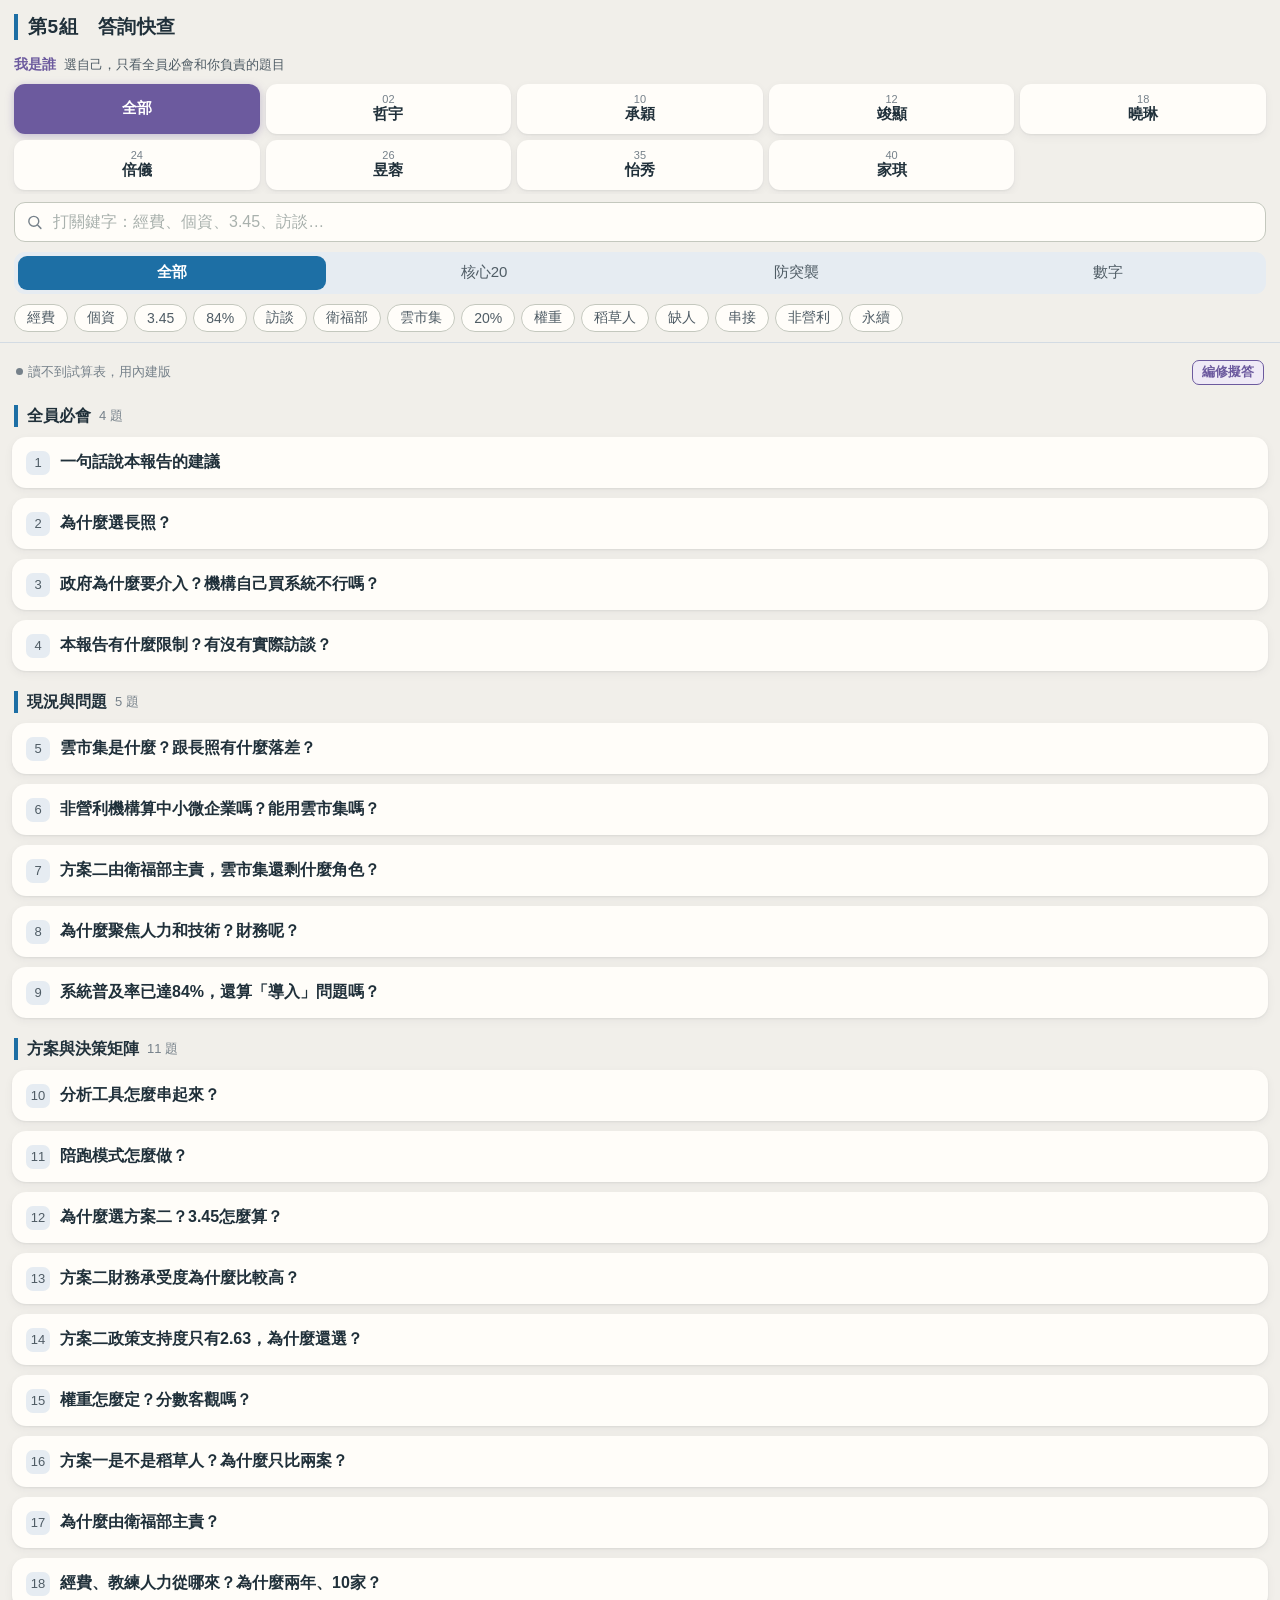
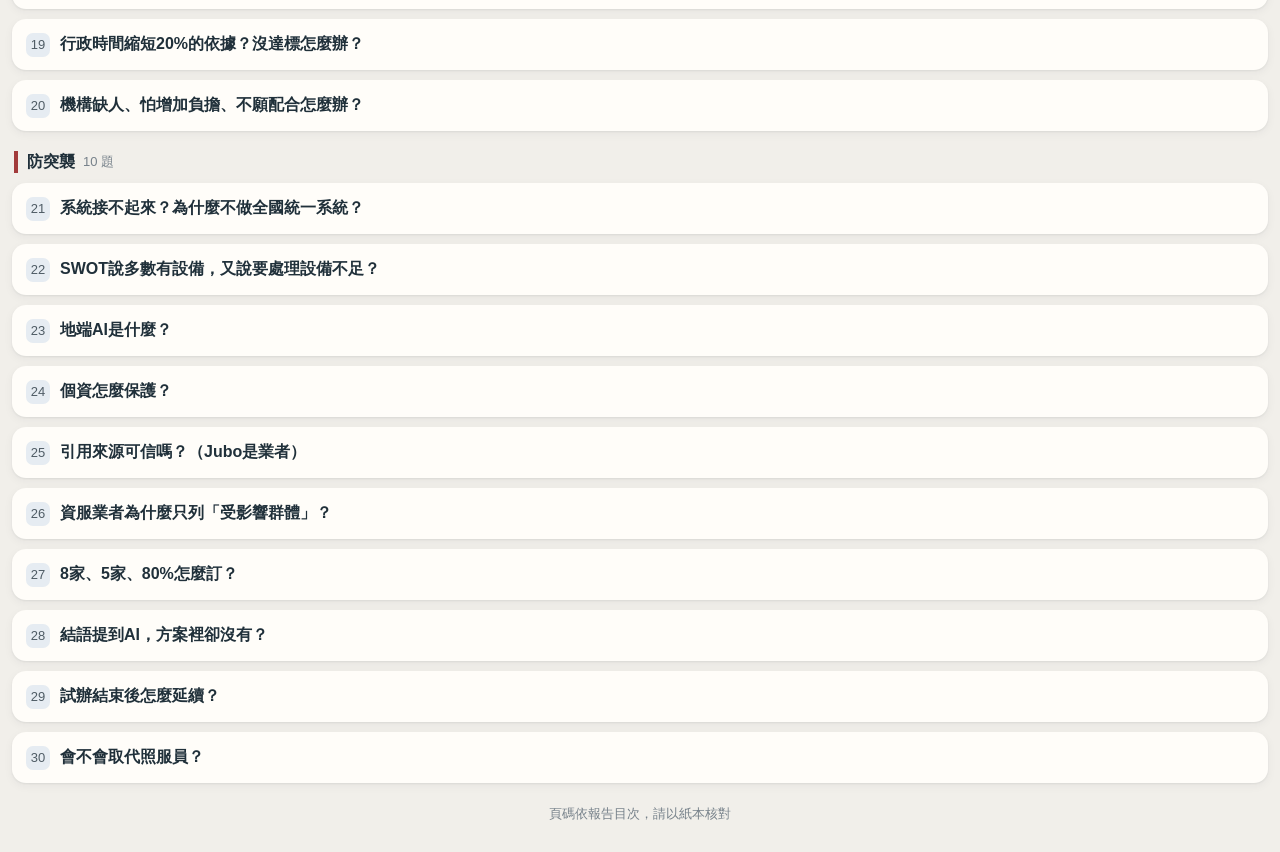
==== g5qa/index.html @ 8d4dd88b "g5qa：改用 gviz 讀取試算表 Co-Authored-By: Claude Opus 5.5 <noreply@anthropic.com> Claude-Session: https://c" ====
<!DOCTYPE html>
<html lang="zh-Hant">
<head>
<meta charset="utf-8">
<meta name="viewport" content="width=device-width, initial-scale=1, viewport-fit=cover">
<meta name="robots" content="noindex,nofollow">
<title>第5組 專題研討答詢快查</title>
<style>
:root{
  --ink:#20303a; --ink-soft:#4f5c65; --ink2:#45525b; --faint:#76818a;
  --paper:#f1efea; --card:#fffdf9; --line:#c4c8be; --line2:#d3dbe3; --sep:#efefea;
  --pri:#1d6fa5; --pri-soft:#e7eff6; --pri-line:#9fb9d0;
  --slate:#4d6a85; --slate-soft:#e9eef2; --slate-line:#b5c3d1;
  --navy:#2c4677; --navy-soft:#e8ecf4;
  --seal:#a23b3b; --seal-soft:#f6e9e7;
  --violet:#6c5a9e; --violet-soft:#efeaf6;
  --board:#e6ecf2; --zebra:#f4f7fa;
  --lift:0 1px 2px rgba(32,48,58,.07),0 3px 10px rgba(32,48,58,.05);
  --r-sm:7px; --r:11px; --r-lg:14px;
  --cn:"Microsoft JhengHei","PingFang TC","Noto Sans TC","Heiti TC",sans-serif;
}
*{box-sizing:border-box;-webkit-tap-highlight-color:transparent}
html,body{margin:0;background:var(--paper);color:var(--ink);font-family:var(--cn);font-size:16px;line-height:1.55;font-variant-numeric:tabular-nums}
.top{padding:calc(env(safe-area-inset-top) + 14px) 14px 4px}
header{position:sticky;top:0;z-index:5;background:var(--paper);padding:8px 14px 10px;box-shadow:0 1px 0 var(--line2)}
.who-h{display:flex;align-items:baseline;gap:8px;margin:14px 0 8px;font-size:14px;font-weight:700;color:var(--violet)}
.who-h small{font-size:13px;font-weight:400;color:var(--ink-soft)}
.people{display:grid;grid-template-columns:repeat(5,minmax(0,1fr));gap:6px}
.people button{display:flex;flex-direction:column;align-items:center;justify-content:center;gap:0;height:50px;border:1px solid transparent;border-radius:var(--r);background:var(--card);box-shadow:var(--lift);font-family:var(--cn);font-size:15px;font-weight:700;color:var(--ink);padding:0}
.people button i{font-style:normal;font-size:11px;font-weight:400;color:var(--faint);line-height:1.1}
.people button.on{background:var(--violet);color:#fff;box-shadow:0 2px 8px rgba(108,90,158,.35)}
.people button.on i{color:rgba(255,255,255,.8)}
.title{display:flex;justify-content:space-between;align-items:center;gap:8px}
h1{font-size:19px;margin:0;font-weight:700;letter-spacing:.5px;padding-left:10px;border-left:4px solid var(--pri);line-height:26px}
.who-btn{display:flex;align-items:center;gap:4px;height:34px;border:1px solid var(--violet);background:var(--violet-soft);color:var(--violet);border-radius:var(--r);padding:0 12px;font-size:15px;font-family:var(--cn)}
.who-btn b{font-weight:700}
.search{position:relative}
.search svg{position:absolute;left:12px;top:50%;transform:translateY(-50%);width:17px;height:17px;color:var(--faint)}
.search input{width:100%;font-family:var(--cn);font-size:16px;color:var(--ink);padding:10px 38px 10px 38px;border:1px solid var(--line);border-radius:var(--r);background:var(--card);outline:none;-webkit-appearance:none}
.search input::placeholder{color:#a9b1ad}
.search input:focus{border-color:var(--pri)}
.search input::-webkit-search-cancel-button{display:none}
.clear{position:absolute;right:4px;top:50%;transform:translateY(-50%);border:0;background:none;font-size:22px;line-height:1;color:var(--faint);padding:4px 10px;display:none}
.tabs{display:grid;grid-template-columns:repeat(4,minmax(0,1fr));gap:4px;margin-top:10px;padding:4px;background:var(--board);border-radius:var(--r)}
.tabs button{height:34px;border:0;border-radius:9px;background:transparent;font-family:var(--cn);font-size:15px;color:var(--ink-soft)}
.tabs button.on{background:var(--pri);color:#fff;font-weight:700}
.chips{display:flex;gap:6px;overflow-x:auto;padding:10px 0 0;scrollbar-width:none}
.chips::-webkit-scrollbar{display:none}
.chip{flex:none;border:1px solid var(--line);background:var(--card);color:var(--ink-soft);border-radius:999px;padding:4px 12px;font-size:14px;font-family:var(--cn)}
.chip.on{background:var(--pri-soft);border-color:var(--pri);color:var(--pri);font-weight:700}
main{padding:6px 12px calc(env(safe-area-inset-bottom) + 28px)}
.sec{display:flex;align-items:center;gap:8px;font-size:16px;font-weight:700;color:var(--ink);margin:20px 2px 10px;padding-left:9px;border-left:4px solid var(--pri);line-height:22px}
.sec.amb{border-left-color:var(--seal)}
.sec small{font-size:13px;font-weight:400;color:var(--faint)}
.card{position:relative;background:var(--card);border-radius:var(--r-lg);box-shadow:var(--lift);margin-bottom:10px;overflow:hidden}
.card.main::before,.card.help::before{content:"";position:absolute;left:0;top:0;bottom:0;width:4px;background:var(--pri)}
.card.help::before{background:var(--slate-line)}
.q{display:flex;gap:10px;align-items:flex-start;padding:13px 14px;width:100%;text-align:left;border:0;background:none;font:inherit;color:inherit}
.q .n{flex:none;width:24px;height:24px;border-radius:7px;background:var(--board);color:var(--ink-soft);font-size:13px;display:flex;align-items:center;justify-content:center;margin-top:1px}
.card.open .q .n{background:var(--pri);color:#fff}
.q .t{flex:1;font-weight:700;font-size:16px;line-height:1.5}
.role{flex:none;font-size:12px;border-radius:6px;padding:1px 7px;margin-top:2px;border:1px solid}
.role.main{background:var(--pri-soft);color:var(--pri);border-color:var(--pri-line)}
.role.help{background:var(--slate-soft);color:var(--slate);border-color:var(--slate-line)}
.a{display:none;padding:0 14px 14px 48px}
.card.open .a{display:block}
.key{font-size:16px;font-weight:400;line-height:1.7;color:var(--ink);margin:0 0 8px;padding:9px 11px;background:var(--pri-soft);border-radius:var(--r-sm);border-left:3px solid var(--pri)}
.a ul{margin:0;padding-left:18px;color:var(--ink2)}
.a li{margin:4px 0;font-size:15px}
.a li::marker{color:var(--pri-line)}
.meta{display:flex;flex-wrap:wrap;gap:6px 10px;margin-top:10px;padding-top:9px;border-top:1px solid var(--sep);align-items:center}
.pg{font-size:13px;font-weight:700;background:var(--navy-soft);color:var(--navy);border-radius:6px;padding:2px 8px}
.ow{font-size:12.5px;color:var(--faint)}
mark{background:#fff0b3;color:inherit;padding:0 1px;border-radius:2px}
.tbl{background:var(--card);border-radius:var(--r-lg);box-shadow:var(--lift);overflow:hidden}
table{width:100%;border-collapse:collapse}
tr:nth-child(even){background:var(--zebra)}
td{padding:10px 12px;vertical-align:top;font-size:15px;color:var(--ink2)}
td.num{font-weight:700;color:var(--pri);white-space:nowrap;width:1%;font-size:16px}
td.p{white-space:nowrap;width:1%}
td.p span{font-size:12.5px;font-weight:700;background:var(--navy-soft);color:var(--navy);border-radius:6px;padding:1px 7px}
.formula{background:var(--card);border-radius:var(--r-lg);box-shadow:var(--lift);padding:12px 14px;font-size:14.5px;color:var(--ink2);line-height:1.7}
.formula b{color:var(--pri);font-size:16px}
.formula div+div{margin-top:6px;padding-top:6px;border-top:1px solid var(--sep)}
.empty{color:var(--faint);text-align:center;padding:40px 0}
.legend{display:flex;gap:14px;font-size:13px;color:var(--faint);margin:12px 4px 0}
.legend i{display:inline-block;width:4px;height:13px;border-radius:2px;margin-right:6px;vertical-align:-2px}
.sheet{position:fixed;inset:0;z-index:10;background:rgba(32,48,58,.38);display:none;align-items:flex-end}
.sheet.show{display:flex}
.panel{background:var(--paper);width:100%;border-radius:18px 18px 0 0;padding:18px 14px calc(env(safe-area-inset-bottom) + 18px)}
.panel h2{font-size:17px;margin:0 0 4px;padding-left:9px;border-left:4px solid var(--violet);line-height:22px}
.panel p{margin:6px 0 12px;font-size:13.5px;color:var(--ink-soft)}
.grid{display:grid;grid-template-columns:1fr 1fr;gap:8px}
.grid button{border:1px solid transparent;background:var(--card);box-shadow:var(--lift);border-radius:var(--r);padding:10px 6px;font-size:15px;font-family:var(--cn);color:var(--ink);text-align:center}
.grid button small{display:block;font-size:12px;color:var(--faint);margin-top:1px}
.grid button.on{border-color:var(--violet);background:var(--violet-soft);color:var(--violet);font-weight:700}
.foot{font-size:12.5px;color:var(--faint);text-align:center;margin:22px 0 0}
.hl{color:var(--pri);font-weight:700}
.key .hl{color:#155a88}
.sync{display:flex;justify-content:space-between;align-items:center;gap:8px;margin:12px 4px 0;font-size:12.5px;color:var(--faint)}
.sync a{color:var(--violet);text-decoration:none;font-weight:700;border:1px solid var(--violet);background:var(--violet-soft);border-radius:var(--r-sm);padding:2px 9px}
.sync .dot{display:inline-block;width:7px;height:7px;border-radius:50%;background:var(--pri);margin-right:5px;vertical-align:1px}
.sync .dot.off{background:var(--faint)}
</style>
</head>
<body>
<div class="top">
  <h1>第5組　答詢快查</h1>
  <div class="who-h">我是誰<small id="whoHint">選自己，只看全員必會和你負責的題目</small></div>
  <div class="people" id="people"></div>
</div>
<header>
  <div class="search">
    <svg viewBox="0 0 24 24" fill="none" stroke="currentColor" stroke-width="2" stroke-linecap="round" stroke-linejoin="round" aria-hidden="true"><circle cx="11" cy="11" r="7"/><path d="M21 21l-4.3-4.3"/></svg>
    <input id="q" type="search" placeholder="打關鍵字：經費、個資、3.45、訪談…" autocomplete="off">
    <button class="clear" id="clr" aria-label="清除">×</button>
  </div>
  <div class="tabs" id="nav"><button data-v="all" class="on">全部</button><button data-v="core">核心20</button><button data-v="ambush">防突襲</button><button data-v="nums">數字</button></div>
  <div class="chips" id="chips"></div>
</header>

<main id="main"></main>



<script>
// ---- config ----
const SHEET_ID = "1GBoehjMgbGZ2gm86rkYUp2pB2NYx9Eikt4s2AvrRNRY";           // Google Sheet id; empty = embedded data only
const EDIT_URL = SHEET_ID ? "https://docs.google.com/spreadsheets/d/"+SHEET_ID+"/edit" : "";
const CSV_URLS = SHEET_ID ? ["https://docs.google.com/spreadsheets/d/"+SHEET_ID+"/gviz/tq?tqx=out:csv&headers=1","https://docs.google.com/spreadsheets/d/"+SHEET_ID+"/export?format=csv"] : [];
const EMBED = [{"編號": "1", "分類": "全員必會", "題目": "一句話說本報告的建議", "關鍵答": "長照機構**不缺數位工具，缺的是讓工具真正用起來的人**，所以我們提出**轉型教練陪跑模式**，用專業陪伴補上導入過程的缺口。", "要點1": "", "要點2": "", "要點3": "", "頁碼": "摘要・p.15", "主答": "全員", "協答": "", "搜尋關鍵字": "結論 總結 一句話 核心 建議 重點 困難"}, {"編號": "2", "分類": "全員必會", "題目": "為什麼選長照？", "關鍵答": "長照需求預估**突破90萬人**、機構**逾4,000家**，照服員卻還要兼做**紙本紀錄、核銷、排班**，是最需要用數位減輕行政負擔的產業。", "要點1": "長照3.0把「**導入智慧照顧，善用科技輔具**」列為八大面向之一（p.1）", "要點2": "中小型長照機構跟中小微企業一樣**缺資金、缺人才、缺技術**（p.1–2）", "要點3": "", "頁碼": "p.1–2", "主答": "全員", "協答": "", "搜尋關鍵字": "選題 動機 長照 原因 超高齡 長照3.0 十年計畫"}, {"編號": "3", "分類": "全員必會", "題目": "政府為什麼要介入？機構自己買系統不行嗎？", "關鍵答": "機構規模小、**缺資訊人才**，自己買常**買錯、買了不會用**；長照又多由**政府給付、政府評鑑**，行政效率直接影響照護品質，政府有協助的責任。", "要點1": "現行已有雲市集補助，本案是**補強導入環節**，不是另起爐灶", "要點2": "", "要點3": "", "頁碼": "p.1–3", "主答": "全員", "協答": "", "搜尋關鍵字": "政府 介入 正當性 公共問題 為什麼 自己買 市場"}, {"編號": "4", "分類": "全員必會", "題目": "本報告有什麼限制？有沒有實際訪談？", "關鍵答": "主要三點：**沒有正式訪談**、**決策矩陣是組內評分**、**經費與教練人數尚未精算**。", "要點1": "資料來自衛福部、資策會、中小企業白皮書；組員曾**聯繫立心基金會**了解系統使用情形（附件2第4次）", "要點2": "補救：試辦第一年的**需求診斷就是實地蒐集**；正式推動時可**邀機構與業者共同評分**", "要點3": "", "頁碼": "參考資料・p.16", "主答": "全員", "協答": "", "搜尋關鍵字": "限制 不足 訪談 實地 二手資料 調查 立心 缺點"}, {"編號": "5", "分類": "現況與問題", "題目": "雲市集是什麼？跟長照有什麼落差？", "關鍵答": "雲市集是**數產署2021年**建的平台，提供雲端工具加**1:1數位點數補助**；但工具多是**通用型**，長照要的照護紀錄、個資保護、系統整合和現場教學，它補不到。", "要點1": "", "要點2": "", "要點3": "", "頁碼": "p.1、p.3", "主答": "呂承穎", "協答": "劉怡秀、黃竣顯", "搜尋關鍵字": "雲市集 數產署 數發部 點數 補助 SaaS 落差 平台"}, {"編號": "6", "分類": "現況與問題", "題目": "非營利機構算中小微企業嗎？能用雲市集嗎？", "關鍵答": "雲市集是**由資服業者提案申請**，機構是導入場域；非營利機構的資格要**逐案確認**，所以方案二**不綁點數補助**，改由衛福部試辦經費支應。", "要點1": "", "要點2": "", "要點3": "", "頁碼": "附件2第4次", "主答": "呂承穎", "協答": "黃竣顯、劉怡秀", "搜尋關鍵字": "非營利 基金會 中小微 資格 適用 申請 誰申請 營利"}, {"編號": "7", "分類": "現況與問題", "題目": "方案二由衛福部主責，雲市集還剩什麼角色？", "關鍵答": "雲市集仍是**工具來源與業者媒合**的管道，由數發部協辦；方案二補的是**導入過程中的人**，從「給工具」變成「**給工具，再加人陪跑**」。", "要點1": "", "要點2": "", "要點3": "", "頁碼": "表4-1・p.9", "主答": "郭哲宇", "協答": "黃竣顯、呂承穎", "搜尋關鍵字": "雲市集 角色 題目 關係 現行政策 不同 差異 補助政策"}, {"編號": "8", "分類": "現況與問題", "題目": "為什麼聚焦人力和技術？財務呢？", "關鍵答": "魚骨圖列了六個面向，其中**財務已有點數補助降低門檻**；**人力與技術是第一線最直接卡住的地方**，所以聚焦這兩項。", "要點1": "六面向：人力、環境、技術、需求認知落差、財務、制度（圖3-1）", "要點2": "財務沒有被忽略，決策矩陣仍有**財務承受度**一項", "要點3": "", "頁碼": "圖3-1・p.5", "主答": "陳昱蓉", "協答": "郭哲宇", "搜尋關鍵字": "聚焦 人力 技術 財務 六面向 魚骨圖 為什麼"}, {"編號": "9", "分類": "現況與問題", "題目": "系統普及率已達84%，還算「導入」問題嗎？", "關鍵答": "普及率高不代表用得好，同一份資料指出**近三成卡在介接與資料整合**；我們要解決的是**接不起來、用不順**，不是再買系統。", "要點1": "", "要點2": "", "要點3": "", "頁碼": "p.5", "主答": "陳昱蓉", "協答": "郭哲宇", "搜尋關鍵字": "84% 普及率 矛盾 導入 已經有系統 資策會"}, {"編號": "10", "分類": "方案與決策矩陣", "題目": "分析工具怎麼串起來？", "關鍵答": "**向右魚骨圖找原因**→**向左魚骨圖找對策**→**決策矩陣選方案**→**SWOT/TOWS擬策略**→**甘特圖排期程、KPI訂成效**。", "要點1": "SWOT看內外部條件，TOWS把四者**交叉組合成策略**（表4-3、4-4）", "要點2": "頁碼：圖3-1 p.5／圖4-1 p.8／表4-2 p.10／表4-3、4-4 p.11–12／表4-5 p.13", "要點3": "", "頁碼": "p.5–14", "主答": "郭哲宇", "協答": "陳昱蓉", "搜尋關鍵字": "方法 工具 魚骨圖 SWOT TOWS 甘特圖 架構 課程所學 分析"}, {"編號": "11", "分類": "方案與決策矩陣", "題目": "陪跑模式怎麼做？", "關鍵答": "四個步驟：**需求診斷、分級培訓、到點陪跑、持續追蹤**，讓機構從不會用、學著用，到**自己會用**。", "要點1": "試辦**24個月**，第一年招**10家**", "要點2": "先做排班、出勤、電子表單，再導入照顧紀錄與系統介接（表4-5）", "要點3": "", "頁碼": "表4-1 p.9・表4-5 p.13", "主答": "郭哲宇", "協答": "陳昱蓉", "搜尋關鍵字": "陪跑 教練 執行 怎麼做 步驟 方案二 內容"}, {"編號": "12", "分類": "方案與決策矩陣", "題目": "為什麼選方案二？3.45怎麼算？", "關鍵答": "加權後**方案二3.45、方案一2.96**，差距主要來自**技術整合度與永續發展度**。", "要點1": "3.50×0.25＋3.63×0.15＋3.75×0.1＋3.63×0.25＋3.25×0.15＋2.63×0.1＝**3.45**", "要點2": "8人各給1–5分，取平均後加權", "要點3": "", "頁碼": "表4-2・p.10", "主答": "郭哲宇", "協答": "陳昱蓉", "搜尋關鍵字": "3.45 2.96 決策矩陣 分數 計算 加權 選擇 為什麼選"}, {"編號": "13", "分類": "方案與決策矩陣", "題目": "方案二財務承受度為什麼比較高？", "關鍵答": "註5是**從機構角度看成本**：方案一機構要**自付一半**，沒人輔導還可能買錯、閒置；方案二由**政府試辦經費支應**，又從低成本工具起步。", "要點1": "兩案只差0.12分，加權後**只差0.018**，不影響結果", "要點2": "報告未逐項寫評分理由，這是組內統一的口徑", "要點3": "", "頁碼": "註5・p.10", "主答": "郭哲宇", "協答": "陳昱蓉", "搜尋關鍵字": "財務 承受度 成本 比較省 費用 註5"}, {"編號": "14", "分類": "方案與決策矩陣", "題目": "方案二政策支持度只有2.63，為什麼還選？", "關鍵答": "方案一**直接用現成的雲市集資源**，方案二要**另編預算、跨部會協調**，分數低是合理的；這項權重只有**0.1**，就算兩案打平，方案二仍然領先。", "要點1": "", "要點2": "", "要點3": "", "頁碼": "表4-2・p.10", "主答": "郭哲宇", "協答": "陳昱蓉", "搜尋關鍵字": "政策支持度 2.63 4.38 分數低 註6"}, {"編號": "15", "分類": "方案與決策矩陣", "題目": "權重怎麼定？分數客觀嗎？", "關鍵答": "權重反映本案核心：**人力配合度、工作效益度各0.25**，因為重點是第一線願不願意用、能不能省事。", "要點1": "技術整合、財務承受各0.15；永續發展、政策支持各0.1", "要點2": "評分有主觀成分，但**指標與權重先訂好才評分**；正式推動可邀機構與業者共評", "要點3": "", "頁碼": "表4-2・p.10", "主答": "郭哲宇", "協答": "陳昱蓉", "搜尋關鍵字": "權重 客觀 主觀 評分 標準 指標"}, {"編號": "16", "分類": "方案與決策矩陣", "題目": "方案一是不是稻草人？為什麼只比兩案？", "關鍵答": "方案一就是**現行做法**，以現狀當比較基準是政策分析的常規；方案二是從**四案逐步整併**出來的。", "要點1": "四案→三案→兩案（附件2第5、6次）", "要點2": "方案二整併了「專業輔導」與「階段導入」兩案", "要點3": "", "頁碼": "表4-1・p.9", "主答": "郭哲宇", "協答": "陳昱蓉", "搜尋關鍵字": "稻草人 對照 兩案 方案一 合併 替選方案 為什麼只有"}, {"編號": "17", "分類": "方案與決策矩陣", "題目": "為什麼由衛福部主責？", "關鍵答": "**人力面屬長照政策，由衛福部主責**；**技術面交給數發部數產署**協辦，中企署負責產業輔導，各用專長分工。", "要點1": "衛福部不是資訊專業機關，所以技術交給數發部", "要點2": "", "要點3": "", "頁碼": "p.4・表4-5", "主答": "郭哲宇", "協答": "陳昱蓉", "搜尋關鍵字": "衛福部 數發部 主責 協辦 分工 機關 跨部會 中企署"}, {"編號": "18", "分類": "方案與決策矩陣", "題目": "經費、教練人力從哪來？為什麼兩年、10家？", "關鍵答": "經費由**衛福部編列試辦預算**，可結合既有補助；**目前尚未精算**，這點照實說。", "要點1": "兩年：第一年診斷與基礎數位化，第二年導入照顧紀錄並評估", "要點2": "先以**10家**控制輔導品質，成效確認後再擴大", "要點3": "", "頁碼": "p.13–14", "主答": "郭哲宇", "協答": "吳倍儀", "搜尋關鍵字": "經費 預算 錢 教練人數 人力 兩年 24個月 10家 樣本 規模"}, {"編號": "19", "分類": "方案與決策矩陣", "題目": "行政時間縮短20%的依據？沒達標怎麼辦？", "關鍵答": "20%是**試辦目標值，不是已驗證的成果**；導入前先量**基準工時**，第二年第四季再比較。", "要點1": "沒達標就檢討流程與訓練，**滾動修正**", "要點2": "服務品質之後可加紀錄完整率、家屬滿意度", "要點3": "", "頁碼": "p.14", "主答": "郭哲宇", "協答": "吳倍儀", "搜尋關鍵字": "20% KPI 績效 依據 達標 失敗 成效 服務品質 證明"}, {"編號": "20", "分類": "方案與決策矩陣", "題目": "機構缺人、怕增加負擔、不願配合怎麼辦？", "關鍵答": "採**到點輔導、短時數、分批上課**並配合排班，初期**紙電雙軌**，不增加第一線負擔。", "要點1": "先做排班、出勤、電子表單，讓人員**先看到省時**", "要點2": "再以**評鑑獎勵**給誘因（TOWS的WT策略，p.12）", "要點3": "", "頁碼": "p.7", "主答": "郭哲宇", "協答": "陳昱蓉", "搜尋關鍵字": "缺人 上課 負擔 不配合 抗拒 意願 年長 照服員 培訓 排班 評鑑"}, {"編號": "21", "分類": "防突襲", "題目": "系統接不起來？為什麼不做全國統一系統？", "關鍵答": "訂**資料交換標準與API**，先接衛福部的照顧服務管理平台與長照人員管理系統；機構差異大，所以**訂標準、不統一系統**。", "要點1": "", "要點2": "", "要點3": "", "頁碼": "p.7", "主答": "郭哲宇", "協答": "陳昱蓉", "搜尋關鍵字": "串接 介接 API 整合 統一系統 全國 標準 格式"}, {"編號": "22", "分類": "防突襲", "題目": "SWOT說多數有設備，又說要處理設備不足？", "關鍵答": "**多數機構已有設備**（系統普及率84%），**少數不足的在需求診斷時盤點**，兩者不衝突。", "要點1": "", "要點2": "", "要點3": "", "頁碼": "表4-3・p.11", "主答": "郭哲宇", "協答": "陳昱蓉", "搜尋關鍵字": "SWOT 矛盾 設備 電腦 不足 優勢"}, {"編號": "23", "分類": "防突襲", "題目": "地端AI是什麼？", "關鍵答": "資料**留在機構自己的主機運算、不上雲端**，降低個資外流風險。", "要點1": "", "要點2": "", "要點3": "", "頁碼": "p.7–8", "主答": "陳昱蓉", "協答": "郭哲宇", "搜尋關鍵字": "地端AI AI 人工智慧 雲端 本地"}, {"編號": "24", "分類": "防突襲", "題目": "個資怎麼保護？", "關鍵答": "**資安檢核表、帳號不共用、定期資安訓練與檢測**，導入前先做資安測試。", "要點1": "", "要點2": "", "要點3": "", "頁碼": "p.7–8", "主答": "陳昱蓉", "協答": "郭哲宇", "搜尋關鍵字": "個資 資安 隱私 外洩 帳號 共用"}, {"編號": "25", "分類": "防突襲", "題目": "引用來源可信嗎？（Jubo是業者）", "關鍵答": "Jubo只引用它指出的**資安現象**（共用帳號、未做弱點掃描），不引用產品主張；照服員年齡偏高引自**楊梓峻（2024）期刊論文**。", "要點1": "", "要點2": "", "要點3": "", "頁碼": "p.5", "主答": "呂曉琳", "協答": "陳昱蓉", "搜尋關鍵字": "Jubo 智齡 業者 客觀 引用 來源 可信 年齡 楊梓峻 文獻"}, {"編號": "26", "分類": "防突襲", "題目": "資服業者為什麼只列「受影響群體」？", "關鍵答": "方案要求業者**簡化介面、設單一客服窗口、配合資料標準**，業者是**被規範配合的一方**。", "要點1": "", "要點2": "", "要點3": "", "頁碼": "p.4", "主答": "呂承穎", "協答": "劉怡秀", "搜尋關鍵字": "利害關係人 資服業者 受影響 廠商 業者"}, {"編號": "27", "分類": "防突襲", "題目": "8家、5家、80%怎麼訂？", "關鍵答": "由10家逐步收斂：**基礎數位化較容易，訂8家**；**照顧紀錄較難，訂5家**；80%是培訓後實作測驗通過率。", "要點1": "", "要點2": "", "要點3": "", "頁碼": "p.14", "主答": "郭哲宇", "協答": "吳倍儀", "搜尋關鍵字": "8家 5家 80% KPI 目標 怎麼訂"}, {"編號": "28", "分類": "防突襲", "題目": "結語提到AI，方案裡卻沒有？", "關鍵答": "結語講的是**長期願景**，試辦先做**基礎數位化**，照顧紀錄、智慧照護在中後期才導入。", "要點1": "", "要點2": "", "要點3": "", "頁碼": "p.15", "主答": "吳倍儀", "協答": "洪家琪", "搜尋關鍵字": "結語 AI 人工智慧 願景 超出"}, {"編號": "29", "分類": "防突襲", "題目": "試辦結束後怎麼延續？", "關鍵答": "靠**機構內的種子教師**、**懶人包與短影音**，再要求業者設**單一客服窗口並訂回應時限**。", "要點1": "", "要點2": "", "要點3": "", "頁碼": "p.7", "主答": "吳倍儀", "協答": "洪家琪", "搜尋關鍵字": "永續 延續 結束後 沒預算 種子教師 客服"}, {"編號": "30", "分類": "防突襲", "題目": "會不會取代照服員？", "關鍵答": "省下的是**文書時間**，不是照護人力；目的是讓照服員**回到照護本業**。", "要點1": "", "要點2": "", "要點3": "", "頁碼": "p.15", "主答": "吳倍儀", "協答": "洪家琪", "搜尋關鍵字": "取代 失業 照服員 人力 科技"}];

const PEOPLE = [
  {id:"all", name:"全部", short:"全部", note:"看全部卡片"},
  {id:"02", name:"郭哲宇", short:"哲宇", note:"解決建議"},
  {id:"10", name:"呂承穎", short:"承穎", note:"現況分析"},
  {id:"12", name:"黃竣顯", short:"竣顯", note:"報告人・雲市集"},
  {id:"18", name:"呂曉琳", short:"曉琳", note:"資料蒐集"},
  {id:"24", name:"吳倍儀", short:"倍儀", note:"結語"},
  {id:"26", name:"陳昱蓉", short:"昱蓉", note:"問題檢討"},
  {id:"35", name:"劉怡秀", short:"怡秀", note:"前言"},
  {id:"40", name:"洪家琪", short:"家琪", note:"報告人・修潤"}
];
const PRESENTERS = ["12","40"];
const NAME2ID = Object.fromEntries(PEOPLE.map(p=>[p.name,p.id]));

const NUMS = [
 ["90萬","長照服務需求人數（衛福部2026預估）","p.2"],
 ["4,000家","長照機構（社區式、居家式、住宿式）","p.2"],
 ["171.6萬家","中小企業家數；提供近8成就業","p.2"],
 ["2021","數產署建置臺灣雲市集","p.1"],
 ["1:1","雲市集數位點數補助","p.3"],
 ["84%","長照管理系統普及率（資策會2026）","p.5"],
 ["近三成","面臨系統介接、資料整合困難","p.5"],
 ["近六成","已導入科技者遇整合、意願、IT人力、維修問題","p.5"],
 ["3.45","方案二加權總分（第1）","p.10"],
 ["2.96","方案一加權總分（第2）","p.10"],
 ["0.25","人力配合度、工作效益度權重","p.10"],
 ["0.15","技術整合度、財務承受度權重","p.10"],
 ["0.1","永續發展度、政策支持度權重","p.10"],
 ["8人","評分人數，1–5分取平均","p.10"],
 ["24個月","試辦期程（兩年、每年四季）","p.13"],
 ["10家","第一年招募機構","p.14"],
 ["8家","第二年Q3前完成一項以上行政數位化並持續3個月","p.14"],
 ["5家","第二年Q3前導入照顧紀錄或服務管理","p.14"],
 ["80%","培訓人員實務操作測驗通過率","p.14"],
 ["20%","第二年Q4數位化行政作業平均時間縮短","p.14"],
 ["90%","CPI：進度、經費執行率、輔導場次","p.14"]
];
const CHIPS = ["經費","個資","3.45","84%","訪談","衛福部","雲市集","20%","權重","稻草人","缺人","串接","非營利","永續"];

// ---- data ----
let CARDS = [], SRC = {mode:"embed", at:""};
function splitNames(s){ return (s||"").split(/[、,，\/／\s]+/).map(x=>x.trim()).filter(Boolean).map(n=>NAME2ID[n]||n); }
function toCards(rows){
  return rows.filter(r=>(r["題目"]||"").trim()).map(r=>{
    const m=(r["主答"]||"").trim();
    return { id:(r["編號"]||"").trim(), g:(r["分類"]||"").trim()||"其他", q:r["題目"].trim(),
      k:(r["關鍵答"]||"").trim(), b:[r["要點1"],r["要點2"],r["要點3"]].map(x=>(x||"").trim()).filter(Boolean),
      p:(r["頁碼"]||"").trim(), m: (m==="全員"||m==="")?"all":splitNames(m), h:splitNames(r["協答"]), kw:r["搜尋關鍵字"]||"" };
  });
}
function parseCSV(t){
  const out=[]; let row=[], f="", q=false;
  for(let i=0;i<t.length;i++){ const c=t[i];
    if(q){ if(c==='"'){ if(t[i+1]==='"'){f+='"';i++;} else q=false; } else f+=c; }
    else if(c==='"') q=true; else if(c===','){row.push(f);f="";}
    else if(c==='\n'){row.push(f);out.push(row);row=[];f="";} else if(c!=='\r') f+=c; }
  if(f!==""||row.length){row.push(f);out.push(row);}
  const h=out.shift()||[]; return out.map(r=>Object.fromEntries(h.map((k,i)=>[k.trim(),r[i]||""])));
}
function stamp(){ const d=new Date(); return (d.getMonth()+1)+"/"+d.getDate()+" "+String(d.getHours()).padStart(2,"0")+":"+String(d.getMinutes()).padStart(2,"0"); }
function loadLocal(){
  try{ const c=JSON.parse(localStorage.getItem("g5qa_cache")||"null"); if(c&&c.rows&&c.rows.length){ CARDS=toCards(c.rows); SRC={mode:"cache",at:c.at}; return true; } }catch(e){}
  return false;
}
async function loadSheet(){
  for(const u of CSV_URLS){
    try{
      const r=await fetch(u+"&_="+Date.now(),{cache:"no-store"});
      if(!r.ok) continue;
      const rows=parseCSV(await r.text());
      if(!rows.length || !("題目" in rows[0])) continue;
      CARDS=toCards(rows); SRC={mode:"live",at:stamp()};
      try{ localStorage.setItem("g5qa_cache",JSON.stringify({rows,at:SRC.at})); }catch(e){}
      render(); return;
    }catch(e){}
  }
  if(CSV_URLS.length){ SRC.fail=true; render(); }
}
// ---- view ----
let state={view:"all",who:"all",q:""};
try{ const s=JSON.parse(localStorage.getItem("g5qa")||"{}"); if(s.who) state.who=s.who; }catch(e){}
const $=s=>document.querySelector(s);
const esc=s=>String(s).replace(/[&<>"]/g,c=>({"&":"&amp;","<":"&lt;",">":"&gt;",'"':"&quot;"}[c]));
const nameOf=id=>(PEOPLE.find(p=>p.id===id)||{}).name||id;
function fmt(text){
  let t=esc(text);
  t=t.replace(/\*\*(.+?)\*\*/g,'<b class="hl">$1</b>');
  if(state.q){ const q=esc(state.q); t=t.split(/(<[^>]+>)/).map(seg=>seg.startsWith("<")?seg:seg.split(q).join("<mark>"+q+"</mark>")).join(""); }
  return t;
}
function roleOf(c){
  if(c.m==="all") return "all";
  if(state.who==="all"||PRESENTERS.includes(state.who)) return null;
  if(c.m.includes(state.who)) return "main";
  if(c.h.includes(state.who)) return "help";
  return "none";
}
function match(c){
  if(!state.q) return true;
  const hay=(c.q+c.k+c.b.join("")+c.kw+c.p).replace(/\*/g,"").toLowerCase();
  return state.q.toLowerCase().split(/\s+/).every(w=>hay.includes(w));
}
function cardHTML(c){
  const r=roleOf(c);
  const owners=c.m==="all"?"全員":"主答 "+c.m.map(nameOf).join("、")+(c.h.length?"｜協答 "+c.h.map(nameOf).join("、"):"");
  const tag=r==="main"?'<span class="role main">主答</span>':r==="help"?'<span class="role help">協答</span>':"";
  return `<div class="card ${r==="main"?"main":r==="help"?"help":""}${state.q?" open":""}">
    <button class="q"><span class="n">${esc(c.id)}</span><span class="t">${fmt(c.q)}</span>${tag}</button>
    <div class="a">
      ${c.k?`<p class="key">${fmt(c.k)}</p>`:""}
      ${c.b.length?"<ul>"+c.b.map(x=>"<li>"+fmt(x)+"</li>").join("")+"</ul>":""}
      <div class="meta">${c.p?`<span class="pg">${esc(c.p)}</span>`:""}<span class="ow">${esc(owners)}</span></div>
    </div></div>`;
}
function syncHTML(){
  if(!SHEET_ID) return "";
  const txt = SRC.mode==="live" ? `<span><i class="dot"></i>已同步　${SRC.at}</span>` :
              SRC.mode==="cache" ? `<span><i class="dot off"></i>${SRC.fail?"離線，":""}上次同步　${SRC.at}</span>` :
              `<span><i class="dot off"></i>${SRC.fail?"讀不到試算表，用內建版":"同步中…"}</span>`;
  return `<div class="sync">${txt}<a href="${EDIT_URL}" target="_blank" rel="noopener">編修擬答</a></div>`;
}
function numTable(list){ return '<div class="tbl"><table>'+list.map(n=>`<tr><td class="num">${n[0]}</td><td>${n[1]}</td><td class="p"><span>${n[2]}</span></td></tr>`).join("")+'</table></div>'; }
function render(){
  const m=$("#main"); drawPeople();
  if(state.view==="nums"&&!state.q){
    m.innerHTML=`<div class="sec">決策矩陣算式</div>
      <div class="formula"><div>方案二　3.50×0.25＋3.63×0.15＋3.75×0.1＋3.63×0.25＋3.25×0.15＋2.63×0.1＝<b>3.45</b></div><div>方案一　3.25×0.25＋2.00×0.15＋1.88×0.1＋3.00×0.25＋3.13×0.15＋4.38×0.1＝<b>2.96</b></div></div>
      <div class="sec">數字速查</div>${numTable(NUMS)}<p class="foot">頁碼依報告目次，請以紙本核對</p>`;
    return;
  }
  const list=CARDS.filter(c=>{
    if(state.view==="core"&&c.g==="防突襲") return false;
    if(state.view==="ambush"&&c.g!=="防突襲") return false;
    if(roleOf(c)==="none") return false;
    return match(c);
  });
  const numHits=state.q?NUMS.filter(n=>n.join("").toLowerCase().includes(state.q.toLowerCase())):[];
  let html=syncHTML();
  if(!list.length&&!numHits.length){ m.innerHTML=html+'<p class="empty">沒有對應的題目，換個關鍵字試試</p>'; return; }
  if(state.who!=="all"&&!PRESENTERS.includes(state.who)) html+='<div class="legend"><span><i style="background:var(--pri)"></i>你主答</span><span><i style="background:var(--slate-line)"></i>你協答</span></div>';
  else if(PRESENTERS.includes(state.who)) html+='<div class="legend">報告人：顯示全部卡片</div>';
  let g="";
  list.forEach(c=>{ if(c.g!==g){ g=c.g; const n=list.filter(x=>x.g===g).length; html+=`<div class="sec${g==="防突襲"?" amb":""}">${esc(g)}<small>${n} 題</small></div>`; } html+=cardHTML(c); });
  if(numHits.length) html+='<div class="sec">數字</div>'+numTable(numHits);
  html+='<p class="foot">頁碼依報告目次，請以紙本核對</p>';
  m.innerHTML=html;
}
// ---- events ----
$("#main").addEventListener("click",e=>{ const b=e.target.closest(".q"); if(b) b.parentElement.classList.toggle("open"); });
$("#q").addEventListener("input",e=>{ state.q=e.target.value.trim(); $("#clr").style.display=state.q?"block":"none";
  document.querySelectorAll(".chip").forEach(c=>c.classList.toggle("on",c.textContent===state.q)); render(); });
$("#clr").onclick=()=>{ $("#q").value=""; $("#q").dispatchEvent(new Event("input")); };
$("#chips").innerHTML=CHIPS.map(c=>`<button class="chip">${c}</button>`).join("");
$("#chips").addEventListener("click",e=>{ const c=e.target.closest(".chip"); if(!c) return;
  $("#q").value=state.q===c.textContent?"":c.textContent; $("#q").dispatchEvent(new Event("input")); window.scrollTo(0,0); });
$("#nav").addEventListener("click",e=>{ const b=e.target.closest("button"); if(!b) return; state.view=b.dataset.v;
  document.querySelectorAll("#nav button").forEach(x=>x.classList.toggle("on",x===b));
  if(state.q){ $("#q").value=""; state.q=""; $("#clr").style.display="none"; document.querySelectorAll(".chip").forEach(c=>c.classList.remove("on")); }
  render(); window.scrollTo(0,0); });
function counts(id){ let mm=0,hh=0; CARDS.forEach(c=>{ if(c.m!=="all"){ if(c.m.includes(id)) mm++; else if(c.h.includes(id)) hh++; } }); return [mm,hh]; }
function drawPeople(){
  $("#people").innerHTML=PEOPLE.map(p=>`<button data-id="${p.id}" class="${p.id===state.who?"on":""}">${p.id==="all"?"":`<i>${p.id}</i>`}${p.short}</button>`).join("");
  const p=PEOPLE.find(x=>x.id===state.who)||PEOPLE[0];
  let hint;
  if(p.id==="all") hint="選自己，只看全員必會和你負責的題目";
  else if(PRESENTERS.includes(p.id)) hint=`${p.name}｜報告人，顯示全部題目`;
  else { const [mm,hh]=counts(p.id); hint=`${p.name}｜${p.note}・主答 ${mm} 題、協答 ${hh} 題`; }
  $("#whoHint").textContent=hint;
}
$("#people").addEventListener("click",e=>{ const b=e.target.closest("button[data-id]"); if(!b) return;
  state.who=b.dataset.id; try{localStorage.setItem("g5qa",JSON.stringify({who:state.who}))}catch(err){} render();
  b.scrollIntoView({inline:"center",block:"nearest",behavior:"smooth"}); });

if(!(SHEET_ID && loadLocal())){ CARDS=toCards(EMBED); }
render();
loadSheet();
</script>
</body>
</html>
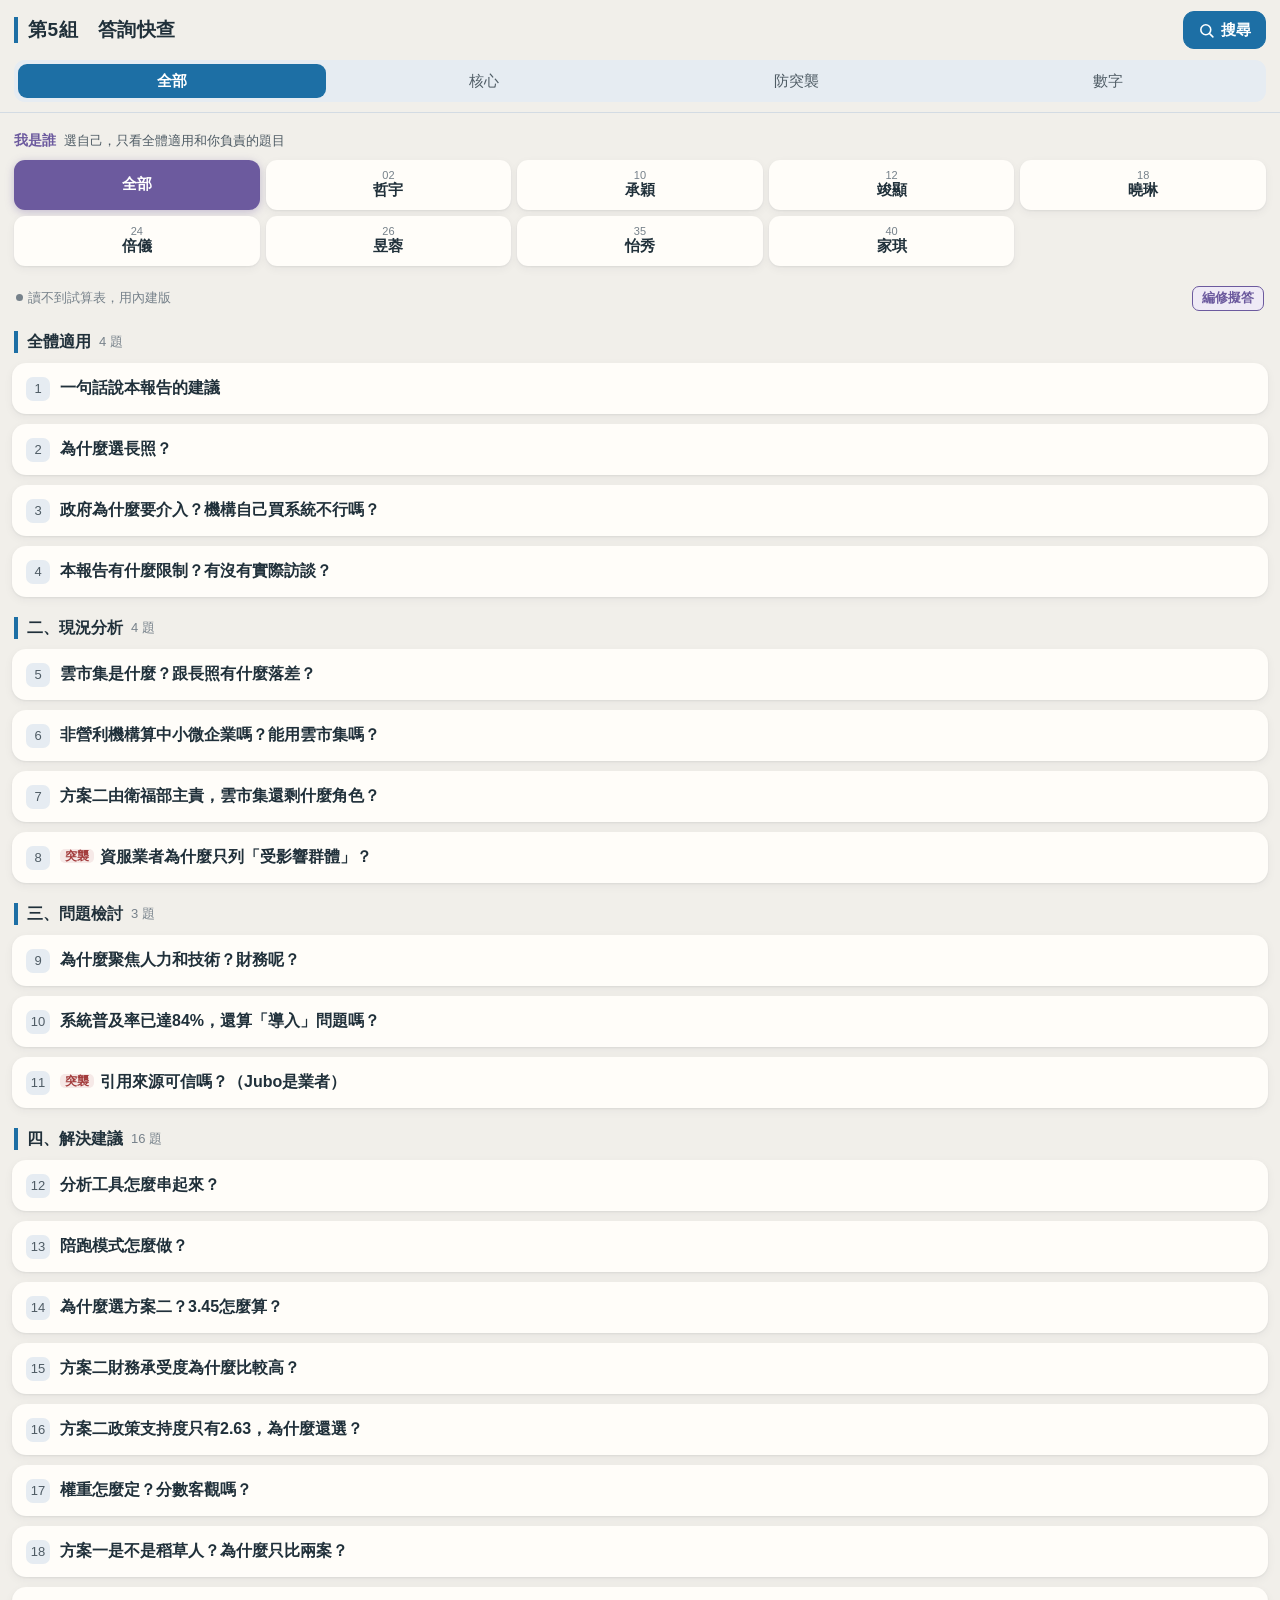
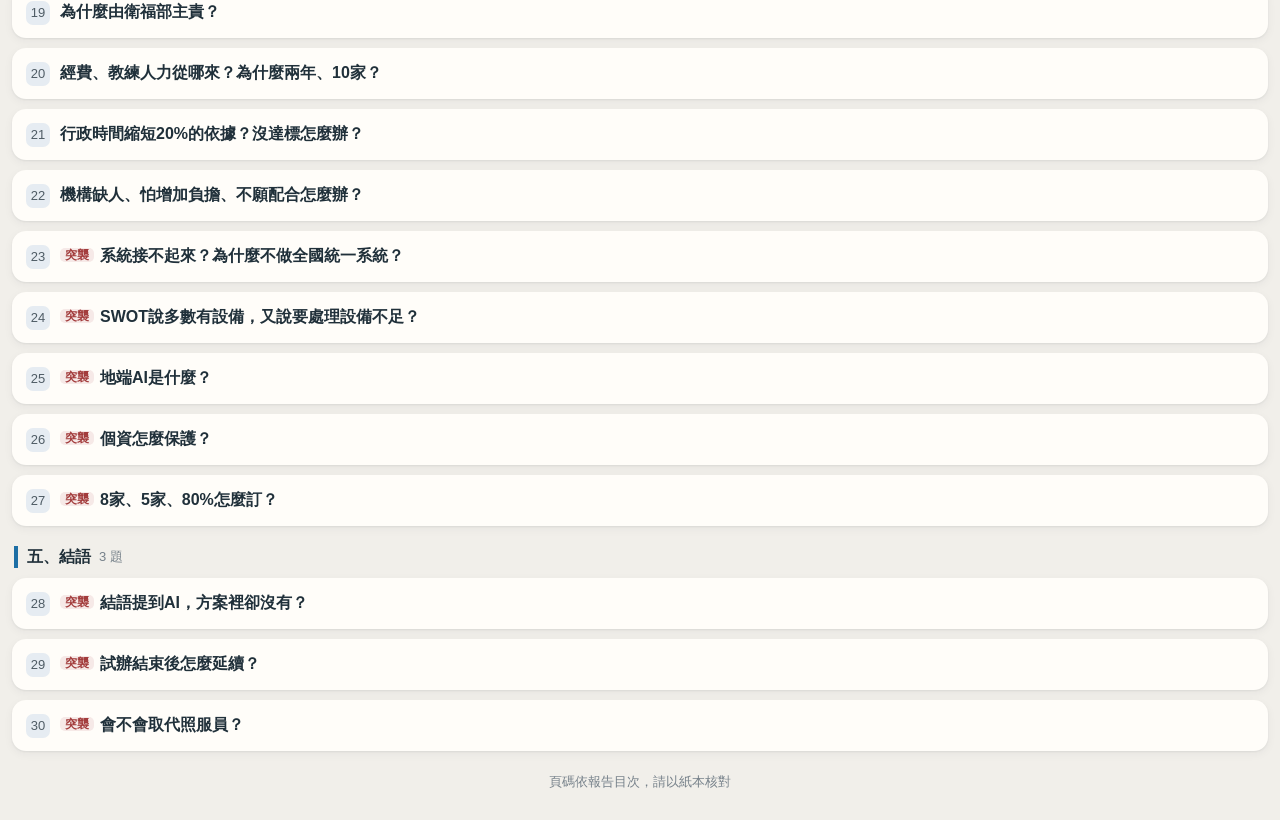
==== commit 128a2135: "g5qa：搜尋移到右上角、依章節分組、改接新試算表 Co-Authored-By: Claude Opus 5.5 <noreply@anthropic.com> Claude-Session: ht" ====
--- a/g5qa/index.html
+++ b/g5qa/index.html
@@ -21,8 +21,17 @@
 }
 *{box-sizing:border-box;-webkit-tap-highlight-color:transparent}
 html,body{margin:0;background:var(--paper);color:var(--ink);font-family:var(--cn);font-size:16px;line-height:1.55;font-variant-numeric:tabular-nums}
-.top{padding:calc(env(safe-area-inset-top) + 14px) 14px 4px}
-header{position:sticky;top:0;z-index:5;background:var(--paper);padding:8px 14px 10px;box-shadow:0 1px 0 var(--line2)}
+.top{padding:4px 14px 2px}
+header{position:sticky;top:0;z-index:5;background:var(--paper);padding:calc(env(safe-area-inset-top) + 10px) 14px 10px;box-shadow:0 1px 0 var(--line2)}
+.bar{display:flex;align-items:center;justify-content:space-between;gap:10px;height:40px}
+.sbtn{display:flex;align-items:center;gap:6px;height:38px;padding:0 14px;border:1px solid var(--pri);background:var(--pri);color:#fff;border-radius:var(--r);font-family:var(--cn);font-size:15px;font-weight:700}
+.sbtn svg{width:17px;height:17px}
+.sbtn[hidden]{display:none}
+.spanel{display:grid;grid-template-columns:1fr auto;gap:8px;align-items:center;margin-top:8px}
+.spanel[hidden]{display:none}
+.spanel .chips{grid-column:1 / -1}
+.scancel{border:0;background:none;font-family:var(--cn);font-size:15px;color:var(--pri);padding:6px 2px}
+em.amb{font-style:normal;font-size:11.5px;font-weight:700;color:var(--seal);background:var(--seal-soft);border-radius:5px;padding:1px 5px;margin-right:6px;vertical-align:2px}
 .who-h{display:flex;align-items:baseline;gap:8px;margin:14px 0 8px;font-size:14px;font-weight:700;color:var(--violet)}
 .who-h small{font-size:13px;font-weight:400;color:var(--ink-soft)}
 .people{display:grid;grid-template-columns:repeat(5,minmax(0,1fr));gap:6px}
@@ -44,7 +53,7 @@
 .tabs{display:grid;grid-template-columns:repeat(4,minmax(0,1fr));gap:4px;margin-top:10px;padding:4px;background:var(--board);border-radius:var(--r)}
 .tabs button{height:34px;border:0;border-radius:9px;background:transparent;font-family:var(--cn);font-size:15px;color:var(--ink-soft)}
 .tabs button.on{background:var(--pri);color:#fff;font-weight:700}
-.chips{display:flex;gap:6px;overflow-x:auto;padding:10px 0 0;scrollbar-width:none}
+.chips{display:flex;flex-wrap:wrap;gap:6px;padding:2px 0 0}
 .chips::-webkit-scrollbar{display:none}
 .chip{flex:none;border:1px solid var(--line);background:var(--card);color:var(--ink-soft);border-radius:999px;padding:4px 12px;font-size:14px;font-family:var(--cn)}
 .chip.on{background:var(--pri-soft);border-color:var(--pri);color:var(--pri);font-weight:700}
@@ -104,20 +113,26 @@
 </style>
 </head>
 <body>
+<header>
+  <div class="bar">
+    <h1>第5組　答詢快查</h1>
+    <button class="sbtn" id="sbtn" aria-label="搜尋"><svg viewBox="0 0 24 24" fill="none" stroke="currentColor" stroke-width="2.2" stroke-linecap="round" stroke-linejoin="round" aria-hidden="true"><circle cx="11" cy="11" r="7"/><path d="M21 21l-4.3-4.3"/></svg><span>搜尋</span></button>
+  </div>
+  <div class="spanel" id="spanel" hidden>
+    <div class="search">
+      <svg viewBox="0 0 24 24" fill="none" stroke="currentColor" stroke-width="2" stroke-linecap="round" stroke-linejoin="round" aria-hidden="true"><circle cx="11" cy="11" r="7"/><path d="M21 21l-4.3-4.3"/></svg>
+      <input id="q" type="search" placeholder="打關鍵字，或點下面的常用詞" autocomplete="off" enterkeyhint="search">
+      <button class="clear" id="clr" aria-label="清除">×</button>
+    </div>
+    <button class="scancel" id="scancel">取消</button>
+    <div class="chips" id="chips"></div>
+  </div>
+  <div class="tabs" id="nav"><button data-v="all" class="on">全部</button><button data-v="core">核心</button><button data-v="ambush">防突襲</button><button data-v="nums">數字</button></div>
+</header>
 <div class="top">
-  <h1>第5組　答詢快查</h1>
-  <div class="who-h">我是誰<small id="whoHint">選自己，只看全員必會和你負責的題目</small></div>
+  <div class="who-h">我是誰<small id="whoHint">選自己，只看全體適用和你負責的題目</small></div>
   <div class="people" id="people"></div>
 </div>
-<header>
-  <div class="search">
-    <svg viewBox="0 0 24 24" fill="none" stroke="currentColor" stroke-width="2" stroke-linecap="round" stroke-linejoin="round" aria-hidden="true"><circle cx="11" cy="11" r="7"/><path d="M21 21l-4.3-4.3"/></svg>
-    <input id="q" type="search" placeholder="打關鍵字：經費、個資、3.45、訪談…" autocomplete="off">
-    <button class="clear" id="clr" aria-label="清除">×</button>
-  </div>
-  <div class="tabs" id="nav"><button data-v="all" class="on">全部</button><button data-v="core">核心20</button><button data-v="ambush">防突襲</button><button data-v="nums">數字</button></div>
-  <div class="chips" id="chips"></div>
-</header>
 
 <main id="main"></main>
 
@@ -125,10 +140,10 @@
 
 <script>
 // ---- config ----
-const SHEET_ID = "1GBoehjMgbGZ2gm86rkYUp2pB2NYx9Eikt4s2AvrRNRY";           // Google Sheet id; empty = embedded data only
+const SHEET_ID = "14kevmoKbqw85CO2DnBOp-Rv06cd7rkVKo0aZyS3O9xQ";           // Google Sheet id; empty = embedded data only
 const EDIT_URL = SHEET_ID ? "https://docs.google.com/spreadsheets/d/"+SHEET_ID+"/edit" : "";
 const CSV_URLS = SHEET_ID ? ["https://docs.google.com/spreadsheets/d/"+SHEET_ID+"/gviz/tq?tqx=out:csv&headers=1","https://docs.google.com/spreadsheets/d/"+SHEET_ID+"/export?format=csv"] : [];
-const EMBED = [{"編號": "1", "分類": "全員必會", "題目": "一句話說本報告的建議", "關鍵答": "長照機構**不缺數位工具，缺的是讓工具真正用起來的人**，所以我們提出**轉型教練陪跑模式**，用專業陪伴補上導入過程的缺口。", "要點1": "", "要點2": "", "要點3": "", "頁碼": "摘要・p.15", "主答": "全員", "協答": "", "搜尋關鍵字": "結論 總結 一句話 核心 建議 重點 困難"}, {"編號": "2", "分類": "全員必會", "題目": "為什麼選長照？", "關鍵答": "長照需求預估**突破90萬人**、機構**逾4,000家**，照服員卻還要兼做**紙本紀錄、核銷、排班**，是最需要用數位減輕行政負擔的產業。", "要點1": "長照3.0把「**導入智慧照顧，善用科技輔具**」列為八大面向之一（p.1）", "要點2": "中小型長照機構跟中小微企業一樣**缺資金、缺人才、缺技術**（p.1–2）", "要點3": "", "頁碼": "p.1–2", "主答": "全員", "協答": "", "搜尋關鍵字": "選題 動機 長照 原因 超高齡 長照3.0 十年計畫"}, {"編號": "3", "分類": "全員必會", "題目": "政府為什麼要介入？機構自己買系統不行嗎？", "關鍵答": "機構規模小、**缺資訊人才**，自己買常**買錯、買了不會用**；長照又多由**政府給付、政府評鑑**，行政效率直接影響照護品質，政府有協助的責任。", "要點1": "現行已有雲市集補助，本案是**補強導入環節**，不是另起爐灶", "要點2": "", "要點3": "", "頁碼": "p.1–3", "主答": "全員", "協答": "", "搜尋關鍵字": "政府 介入 正當性 公共問題 為什麼 自己買 市場"}, {"編號": "4", "分類": "全員必會", "題目": "本報告有什麼限制？有沒有實際訪談？", "關鍵答": "主要三點：**沒有正式訪談**、**決策矩陣是組內評分**、**經費與教練人數尚未精算**。", "要點1": "資料來自衛福部、資策會、中小企業白皮書；組員曾**聯繫立心基金會**了解系統使用情形（附件2第4次）", "要點2": "補救：試辦第一年的**需求診斷就是實地蒐集**；正式推動時可**邀機構與業者共同評分**", "要點3": "", "頁碼": "參考資料・p.16", "主答": "全員", "協答": "", "搜尋關鍵字": "限制 不足 訪談 實地 二手資料 調查 立心 缺點"}, {"編號": "5", "分類": "現況與問題", "題目": "雲市集是什麼？跟長照有什麼落差？", "關鍵答": "雲市集是**數產署2021年**建的平台，提供雲端工具加**1:1數位點數補助**；但工具多是**通用型**，長照要的照護紀錄、個資保護、系統整合和現場教學，它補不到。", "要點1": "", "要點2": "", "要點3": "", "頁碼": "p.1、p.3", "主答": "呂承穎", "協答": "劉怡秀、黃竣顯", "搜尋關鍵字": "雲市集 數產署 數發部 點數 補助 SaaS 落差 平台"}, {"編號": "6", "分類": "現況與問題", "題目": "非營利機構算中小微企業嗎？能用雲市集嗎？", "關鍵答": "雲市集是**由資服業者提案申請**，機構是導入場域；非營利機構的資格要**逐案確認**，所以方案二**不綁點數補助**，改由衛福部試辦經費支應。", "要點1": "", "要點2": "", "要點3": "", "頁碼": "附件2第4次", "主答": "呂承穎", "協答": "黃竣顯、劉怡秀", "搜尋關鍵字": "非營利 基金會 中小微 資格 適用 申請 誰申請 營利"}, {"編號": "7", "分類": "現況與問題", "題目": "方案二由衛福部主責，雲市集還剩什麼角色？", "關鍵答": "雲市集仍是**工具來源與業者媒合**的管道，由數發部協辦；方案二補的是**導入過程中的人**，從「給工具」變成「**給工具，再加人陪跑**」。", "要點1": "", "要點2": "", "要點3": "", "頁碼": "表4-1・p.9", "主答": "郭哲宇", "協答": "黃竣顯、呂承穎", "搜尋關鍵字": "雲市集 角色 題目 關係 現行政策 不同 差異 補助政策"}, {"編號": "8", "分類": "現況與問題", "題目": "為什麼聚焦人力和技術？財務呢？", "關鍵答": "魚骨圖列了六個面向，其中**財務已有點數補助降低門檻**；**人力與技術是第一線最直接卡住的地方**，所以聚焦這兩項。", "要點1": "六面向：人力、環境、技術、需求認知落差、財務、制度（圖3-1）", "要點2": "財務沒有被忽略，決策矩陣仍有**財務承受度**一項", "要點3": "", "頁碼": "圖3-1・p.5", "主答": "陳昱蓉", "協答": "郭哲宇", "搜尋關鍵字": "聚焦 人力 技術 財務 六面向 魚骨圖 為什麼"}, {"編號": "9", "分類": "現況與問題", "題目": "系統普及率已達84%，還算「導入」問題嗎？", "關鍵答": "普及率高不代表用得好，同一份資料指出**近三成卡在介接與資料整合**；我們要解決的是**接不起來、用不順**，不是再買系統。", "要點1": "", "要點2": "", "要點3": "", "頁碼": "p.5", "主答": "陳昱蓉", "協答": "郭哲宇", "搜尋關鍵字": "84% 普及率 矛盾 導入 已經有系統 資策會"}, {"編號": "10", "分類": "方案與決策矩陣", "題目": "分析工具怎麼串起來？", "關鍵答": "**向右魚骨圖找原因**→**向左魚骨圖找對策**→**決策矩陣選方案**→**SWOT/TOWS擬策略**→**甘特圖排期程、KPI訂成效**。", "要點1": "SWOT看內外部條件，TOWS把四者**交叉組合成策略**（表4-3、4-4）", "要點2": "頁碼：圖3-1 p.5／圖4-1 p.8／表4-2 p.10／表4-3、4-4 p.11–12／表4-5 p.13", "要點3": "", "頁碼": "p.5–14", "主答": "郭哲宇", "協答": "陳昱蓉", "搜尋關鍵字": "方法 工具 魚骨圖 SWOT TOWS 甘特圖 架構 課程所學 分析"}, {"編號": "11", "分類": "方案與決策矩陣", "題目": "陪跑模式怎麼做？", "關鍵答": "四個步驟：**需求診斷、分級培訓、到點陪跑、持續追蹤**，讓機構從不會用、學著用，到**自己會用**。", "要點1": "試辦**24個月**，第一年招**10家**", "要點2": "先做排班、出勤、電子表單，再導入照顧紀錄與系統介接（表4-5）", "要點3": "", "頁碼": "表4-1 p.9・表4-5 p.13", "主答": "郭哲宇", "協答": "陳昱蓉", "搜尋關鍵字": "陪跑 教練 執行 怎麼做 步驟 方案二 內容"}, {"編號": "12", "分類": "方案與決策矩陣", "題目": "為什麼選方案二？3.45怎麼算？", "關鍵答": "加權後**方案二3.45、方案一2.96**，差距主要來自**技術整合度與永續發展度**。", "要點1": "3.50×0.25＋3.63×0.15＋3.75×0.1＋3.63×0.25＋3.25×0.15＋2.63×0.1＝**3.45**", "要點2": "8人各給1–5分，取平均後加權", "要點3": "", "頁碼": "表4-2・p.10", "主答": "郭哲宇", "協答": "陳昱蓉", "搜尋關鍵字": "3.45 2.96 決策矩陣 分數 計算 加權 選擇 為什麼選"}, {"編號": "13", "分類": "方案與決策矩陣", "題目": "方案二財務承受度為什麼比較高？", "關鍵答": "註5是**從機構角度看成本**：方案一機構要**自付一半**，沒人輔導還可能買錯、閒置；方案二由**政府試辦經費支應**，又從低成本工具起步。", "要點1": "兩案只差0.12分，加權後**只差0.018**，不影響結果", "要點2": "報告未逐項寫評分理由，這是組內統一的口徑", "要點3": "", "頁碼": "註5・p.10", "主答": "郭哲宇", "協答": "陳昱蓉", "搜尋關鍵字": "財務 承受度 成本 比較省 費用 註5"}, {"編號": "14", "分類": "方案與決策矩陣", "題目": "方案二政策支持度只有2.63，為什麼還選？", "關鍵答": "方案一**直接用現成的雲市集資源**，方案二要**另編預算、跨部會協調**，分數低是合理的；這項權重只有**0.1**，就算兩案打平，方案二仍然領先。", "要點1": "", "要點2": "", "要點3": "", "頁碼": "表4-2・p.10", "主答": "郭哲宇", "協答": "陳昱蓉", "搜尋關鍵字": "政策支持度 2.63 4.38 分數低 註6"}, {"編號": "15", "分類": "方案與決策矩陣", "題目": "權重怎麼定？分數客觀嗎？", "關鍵答": "權重反映本案核心：**人力配合度、工作效益度各0.25**，因為重點是第一線願不願意用、能不能省事。", "要點1": "技術整合、財務承受各0.15；永續發展、政策支持各0.1", "要點2": "評分有主觀成分，但**指標與權重先訂好才評分**；正式推動可邀機構與業者共評", "要點3": "", "頁碼": "表4-2・p.10", "主答": "郭哲宇", "協答": "陳昱蓉", "搜尋關鍵字": "權重 客觀 主觀 評分 標準 指標"}, {"編號": "16", "分類": "方案與決策矩陣", "題目": "方案一是不是稻草人？為什麼只比兩案？", "關鍵答": "方案一就是**現行做法**，以現狀當比較基準是政策分析的常規；方案二是從**四案逐步整併**出來的。", "要點1": "四案→三案→兩案（附件2第5、6次）", "要點2": "方案二整併了「專業輔導」與「階段導入」兩案", "要點3": "", "頁碼": "表4-1・p.9", "主答": "郭哲宇", "協答": "陳昱蓉", "搜尋關鍵字": "稻草人 對照 兩案 方案一 合併 替選方案 為什麼只有"}, {"編號": "17", "分類": "方案與決策矩陣", "題目": "為什麼由衛福部主責？", "關鍵答": "**人力面屬長照政策，由衛福部主責**；**技術面交給數發部數產署**協辦，中企署負責產業輔導，各用專長分工。", "要點1": "衛福部不是資訊專業機關，所以技術交給數發部", "要點2": "", "要點3": "", "頁碼": "p.4・表4-5", "主答": "郭哲宇", "協答": "陳昱蓉", "搜尋關鍵字": "衛福部 數發部 主責 協辦 分工 機關 跨部會 中企署"}, {"編號": "18", "分類": "方案與決策矩陣", "題目": "經費、教練人力從哪來？為什麼兩年、10家？", "關鍵答": "經費由**衛福部編列試辦預算**，可結合既有補助；**目前尚未精算**，這點照實說。", "要點1": "兩年：第一年診斷與基礎數位化，第二年導入照顧紀錄並評估", "要點2": "先以**10家**控制輔導品質，成效確認後再擴大", "要點3": "", "頁碼": "p.13–14", "主答": "郭哲宇", "協答": "吳倍儀", "搜尋關鍵字": "經費 預算 錢 教練人數 人力 兩年 24個月 10家 樣本 規模"}, {"編號": "19", "分類": "方案與決策矩陣", "題目": "行政時間縮短20%的依據？沒達標怎麼辦？", "關鍵答": "20%是**試辦目標值，不是已驗證的成果**；導入前先量**基準工時**，第二年第四季再比較。", "要點1": "沒達標就檢討流程與訓練，**滾動修正**", "要點2": "服務品質之後可加紀錄完整率、家屬滿意度", "要點3": "", "頁碼": "p.14", "主答": "郭哲宇", "協答": "吳倍儀", "搜尋關鍵字": "20% KPI 績效 依據 達標 失敗 成效 服務品質 證明"}, {"編號": "20", "分類": "方案與決策矩陣", "題目": "機構缺人、怕增加負擔、不願配合怎麼辦？", "關鍵答": "採**到點輔導、短時數、分批上課**並配合排班，初期**紙電雙軌**，不增加第一線負擔。", "要點1": "先做排班、出勤、電子表單，讓人員**先看到省時**", "要點2": "再以**評鑑獎勵**給誘因（TOWS的WT策略，p.12）", "要點3": "", "頁碼": "p.7", "主答": "郭哲宇", "協答": "陳昱蓉", "搜尋關鍵字": "缺人 上課 負擔 不配合 抗拒 意願 年長 照服員 培訓 排班 評鑑"}, {"編號": "21", "分類": "防突襲", "題目": "系統接不起來？為什麼不做全國統一系統？", "關鍵答": "訂**資料交換標準與API**，先接衛福部的照顧服務管理平台與長照人員管理系統；機構差異大，所以**訂標準、不統一系統**。", "要點1": "", "要點2": "", "要點3": "", "頁碼": "p.7", "主答": "郭哲宇", "協答": "陳昱蓉", "搜尋關鍵字": "串接 介接 API 整合 統一系統 全國 標準 格式"}, {"編號": "22", "分類": "防突襲", "題目": "SWOT說多數有設備，又說要處理設備不足？", "關鍵答": "**多數機構已有設備**（系統普及率84%），**少數不足的在需求診斷時盤點**，兩者不衝突。", "要點1": "", "要點2": "", "要點3": "", "頁碼": "表4-3・p.11", "主答": "郭哲宇", "協答": "陳昱蓉", "搜尋關鍵字": "SWOT 矛盾 設備 電腦 不足 優勢"}, {"編號": "23", "分類": "防突襲", "題目": "地端AI是什麼？", "關鍵答": "資料**留在機構自己的主機運算、不上雲端**，降低個資外流風險。", "要點1": "", "要點2": "", "要點3": "", "頁碼": "p.7–8", "主答": "陳昱蓉", "協答": "郭哲宇", "搜尋關鍵字": "地端AI AI 人工智慧 雲端 本地"}, {"編號": "24", "分類": "防突襲", "題目": "個資怎麼保護？", "關鍵答": "**資安檢核表、帳號不共用、定期資安訓練與檢測**，導入前先做資安測試。", "要點1": "", "要點2": "", "要點3": "", "頁碼": "p.7–8", "主答": "陳昱蓉", "協答": "郭哲宇", "搜尋關鍵字": "個資 資安 隱私 外洩 帳號 共用"}, {"編號": "25", "分類": "防突襲", "題目": "引用來源可信嗎？（Jubo是業者）", "關鍵答": "Jubo只引用它指出的**資安現象**（共用帳號、未做弱點掃描），不引用產品主張；照服員年齡偏高引自**楊梓峻（2024）期刊論文**。", "要點1": "", "要點2": "", "要點3": "", "頁碼": "p.5", "主答": "呂曉琳", "協答": "陳昱蓉", "搜尋關鍵字": "Jubo 智齡 業者 客觀 引用 來源 可信 年齡 楊梓峻 文獻"}, {"編號": "26", "分類": "防突襲", "題目": "資服業者為什麼只列「受影響群體」？", "關鍵答": "方案要求業者**簡化介面、設單一客服窗口、配合資料標準**，業者是**被規範配合的一方**。", "要點1": "", "要點2": "", "要點3": "", "頁碼": "p.4", "主答": "呂承穎", "協答": "劉怡秀", "搜尋關鍵字": "利害關係人 資服業者 受影響 廠商 業者"}, {"編號": "27", "分類": "防突襲", "題目": "8家、5家、80%怎麼訂？", "關鍵答": "由10家逐步收斂：**基礎數位化較容易，訂8家**；**照顧紀錄較難，訂5家**；80%是培訓後實作測驗通過率。", "要點1": "", "要點2": "", "要點3": "", "頁碼": "p.14", "主答": "郭哲宇", "協答": "吳倍儀", "搜尋關鍵字": "8家 5家 80% KPI 目標 怎麼訂"}, {"編號": "28", "分類": "防突襲", "題目": "結語提到AI，方案裡卻沒有？", "關鍵答": "結語講的是**長期願景**，試辦先做**基礎數位化**，照顧紀錄、智慧照護在中後期才導入。", "要點1": "", "要點2": "", "要點3": "", "頁碼": "p.15", "主答": "吳倍儀", "協答": "洪家琪", "搜尋關鍵字": "結語 AI 人工智慧 願景 超出"}, {"編號": "29", "分類": "防突襲", "題目": "試辦結束後怎麼延續？", "關鍵答": "靠**機構內的種子教師**、**懶人包與短影音**，再要求業者設**單一客服窗口並訂回應時限**。", "要點1": "", "要點2": "", "要點3": "", "頁碼": "p.7", "主答": "吳倍儀", "協答": "洪家琪", "搜尋關鍵字": "永續 延續 結束後 沒預算 種子教師 客服"}, {"編號": "30", "分類": "防突襲", "題目": "會不會取代照服員？", "關鍵答": "省下的是**文書時間**，不是照護人力；目的是讓照服員**回到照護本業**。", "要點1": "", "要點2": "", "要點3": "", "頁碼": "p.15", "主答": "吳倍儀", "協答": "洪家琪", "搜尋關鍵字": "取代 失業 照服員 人力 科技"}];
+const EMBED = [{"編號": "1", "章節": "全體適用", "類型": "核心", "題目": "一句話說本報告的建議", "關鍵答": "長照機構**不缺數位工具，缺的是讓工具真正用起來的人**，所以我們提出**轉型教練陪跑模式**，用專業陪伴補上導入過程的缺口。", "要點1": "", "要點2": "", "要點3": "", "頁碼": "摘要・p.15", "主答": "全員", "協答": "", "搜尋關鍵字": "結論 總結 一句話 核心 建議 重點 困難"}, {"編號": "2", "章節": "全體適用", "類型": "核心", "題目": "為什麼選長照？", "關鍵答": "長照需求預估**突破90萬人**、機構**逾4,000家**，照服員卻還要兼做**紙本紀錄、核銷、排班**，是最需要用數位減輕行政負擔的產業。", "要點1": "長照3.0把「**導入智慧照顧，善用科技輔具**」列為八大面向之一（p.1）", "要點2": "中小型長照機構跟中小微企業一樣**缺資金、缺人才、缺技術**（p.1–2）", "要點3": "", "頁碼": "p.1–2", "主答": "全員", "協答": "", "搜尋關鍵字": "選題 動機 長照 原因 超高齡 長照3.0 十年計畫"}, {"編號": "3", "章節": "全體適用", "類型": "核心", "題目": "政府為什麼要介入？機構自己買系統不行嗎？", "關鍵答": "機構規模小、**缺資訊人才**，自己買常**買錯、買了不會用**；長照又多由**政府給付、政府評鑑**，行政效率直接影響照護品質，政府有協助的責任。", "要點1": "現行已有雲市集補助，本案是**補強導入環節**，不是另起爐灶", "要點2": "", "要點3": "", "頁碼": "p.1–3", "主答": "全員", "協答": "", "搜尋關鍵字": "政府 介入 正當性 公共問題 為什麼 自己買 市場"}, {"編號": "4", "章節": "全體適用", "類型": "核心", "題目": "本報告有什麼限制？有沒有實際訪談？", "關鍵答": "主要三點：**沒有正式訪談**、**決策矩陣是組內評分**、**經費與教練人數尚未精算**。", "要點1": "資料來自衛福部、資策會、中小企業白皮書；組員曾**聯繫立心基金會**了解系統使用情形（附件2第4次）", "要點2": "補救：試辦第一年的**需求診斷就是實地蒐集**；正式推動時可**邀機構與業者共同評分**", "要點3": "", "頁碼": "參考資料・p.16", "主答": "全員", "協答": "", "搜尋關鍵字": "限制 不足 訪談 實地 二手資料 調查 立心 缺點"}, {"編號": "5", "章節": "二、現況分析", "類型": "核心", "題目": "雲市集是什麼？跟長照有什麼落差？", "關鍵答": "雲市集是**數產署2021年**建的平台，提供雲端工具加**1:1數位點數補助**；但工具多是**通用型**，長照要的照護紀錄、個資保護、系統整合和現場教學，它補不到。", "要點1": "", "要點2": "", "要點3": "", "頁碼": "p.1、p.3", "主答": "呂承穎", "協答": "劉怡秀、黃竣顯", "搜尋關鍵字": "雲市集 數產署 數發部 點數 補助 SaaS 落差 平台"}, {"編號": "6", "章節": "二、現況分析", "類型": "核心", "題目": "非營利機構算中小微企業嗎？能用雲市集嗎？", "關鍵答": "雲市集是**由資服業者提案申請**，機構是導入場域；非營利機構的資格要**逐案確認**，所以方案二**不綁點數補助**，改由衛福部試辦經費支應。", "要點1": "", "要點2": "", "要點3": "", "頁碼": "附件2第4次", "主答": "呂承穎", "協答": "黃竣顯、劉怡秀", "搜尋關鍵字": "非營利 基金會 中小微 資格 適用 申請 誰申請 營利"}, {"編號": "7", "章節": "二、現況分析", "類型": "核心", "題目": "方案二由衛福部主責，雲市集還剩什麼角色？", "關鍵答": "雲市集仍是**工具來源與業者媒合**的管道，由數發部協辦；方案二補的是**導入過程中的人**，從「給工具」變成「**給工具，再加人陪跑**」。", "要點1": "", "要點2": "", "要點3": "", "頁碼": "表4-1・p.9", "主答": "郭哲宇", "協答": "黃竣顯、呂承穎", "搜尋關鍵字": "雲市集 角色 題目 關係 現行政策 不同 差異 補助政策"}, {"編號": "8", "章節": "二、現況分析", "類型": "防突襲", "題目": "資服業者為什麼只列「受影響群體」？", "關鍵答": "方案要求業者**簡化介面、設單一客服窗口、配合資料標準**，業者是**被規範配合的一方**。", "要點1": "", "要點2": "", "要點3": "", "頁碼": "p.4", "主答": "呂承穎", "協答": "劉怡秀", "搜尋關鍵字": "利害關係人 資服業者 受影響 廠商 業者"}, {"編號": "9", "章節": "三、問題檢討", "類型": "核心", "題目": "為什麼聚焦人力和技術？財務呢？", "關鍵答": "魚骨圖列了六個面向，其中**財務已有點數補助降低門檻**；**人力與技術是第一線最直接卡住的地方**，所以聚焦這兩項。", "要點1": "六面向：人力、環境、技術、需求認知落差、財務、制度（圖3-1）", "要點2": "財務沒有被忽略，決策矩陣仍有**財務承受度**一項", "要點3": "", "頁碼": "圖3-1・p.5", "主答": "陳昱蓉", "協答": "郭哲宇", "搜尋關鍵字": "聚焦 人力 技術 財務 六面向 魚骨圖 為什麼"}, {"編號": "10", "章節": "三、問題檢討", "類型": "核心", "題目": "系統普及率已達84%，還算「導入」問題嗎？", "關鍵答": "普及率高不代表用得好，同一份資料指出**近三成卡在介接與資料整合**；我們要解決的是**接不起來、用不順**，不是再買系統。", "要點1": "", "要點2": "", "要點3": "", "頁碼": "p.5", "主答": "陳昱蓉", "協答": "郭哲宇", "搜尋關鍵字": "84% 普及率 矛盾 導入 已經有系統 資策會"}, {"編號": "11", "章節": "三、問題檢討", "類型": "防突襲", "題目": "引用來源可信嗎？（Jubo是業者）", "關鍵答": "Jubo只引用它指出的**資安現象**（共用帳號、未做弱點掃描），不引用產品主張；照服員年齡偏高引自**楊梓峻（2024）期刊論文**。", "要點1": "", "要點2": "", "要點3": "", "頁碼": "p.5", "主答": "呂曉琳", "協答": "陳昱蓉", "搜尋關鍵字": "Jubo 智齡 業者 客觀 引用 來源 可信 年齡 楊梓峻 文獻"}, {"編號": "12", "章節": "四、解決建議", "類型": "核心", "題目": "分析工具怎麼串起來？", "關鍵答": "**向右魚骨圖找原因**→**向左魚骨圖找對策**→**決策矩陣選方案**→**SWOT/TOWS擬策略**→**甘特圖排期程、KPI訂成效**。", "要點1": "SWOT看內外部條件，TOWS把四者**交叉組合成策略**（表4-3、4-4）", "要點2": "頁碼：圖3-1 p.5／圖4-1 p.8／表4-2 p.10／表4-3、4-4 p.11–12／表4-5 p.13", "要點3": "", "頁碼": "p.5–14", "主答": "郭哲宇", "協答": "陳昱蓉", "搜尋關鍵字": "方法 工具 魚骨圖 SWOT TOWS 甘特圖 架構 課程所學 分析"}, {"編號": "13", "章節": "四、解決建議", "類型": "核心", "題目": "陪跑模式怎麼做？", "關鍵答": "四個步驟：**需求診斷、分級培訓、到點陪跑、持續追蹤**，讓機構從不會用、學著用，到**自己會用**。", "要點1": "試辦**24個月**，第一年招**10家**", "要點2": "先做排班、出勤、電子表單，再導入照顧紀錄與系統介接（表4-5）", "要點3": "", "頁碼": "表4-1 p.9・表4-5 p.13", "主答": "郭哲宇", "協答": "陳昱蓉", "搜尋關鍵字": "陪跑 教練 執行 怎麼做 步驟 方案二 內容"}, {"編號": "14", "章節": "四、解決建議", "類型": "核心", "題目": "為什麼選方案二？3.45怎麼算？", "關鍵答": "加權後**方案二3.45、方案一2.96**，差距主要來自**技術整合度與永續發展度**。", "要點1": "3.50×0.25＋3.63×0.15＋3.75×0.1＋3.63×0.25＋3.25×0.15＋2.63×0.1＝**3.45**", "要點2": "8人各給1–5分，取平均後加權", "要點3": "", "頁碼": "表4-2・p.10", "主答": "郭哲宇", "協答": "陳昱蓉", "搜尋關鍵字": "3.45 2.96 決策矩陣 分數 計算 加權 選擇 為什麼選"}, {"編號": "15", "章節": "四、解決建議", "類型": "核心", "題目": "方案二財務承受度為什麼比較高？", "關鍵答": "註5是**從機構角度看成本**：方案一機構要**自付一半**，沒人輔導還可能買錯、閒置；方案二由**政府試辦經費支應**，又從低成本工具起步。", "要點1": "兩案只差0.12分，加權後**只差0.018**，不影響結果", "要點2": "報告未逐項寫評分理由，這是組內統一的口徑", "要點3": "", "頁碼": "註5・p.10", "主答": "郭哲宇", "協答": "陳昱蓉", "搜尋關鍵字": "財務 承受度 成本 比較省 費用 註5"}, {"編號": "16", "章節": "四、解決建議", "類型": "核心", "題目": "方案二政策支持度只有2.63，為什麼還選？", "關鍵答": "方案一**直接用現成的雲市集資源**，方案二要**另編預算、跨部會協調**，分數低是合理的；這項權重只有**0.1**，就算兩案打平，方案二仍然領先。", "要點1": "", "要點2": "", "要點3": "", "頁碼": "表4-2・p.10", "主答": "郭哲宇", "協答": "陳昱蓉", "搜尋關鍵字": "政策支持度 2.63 4.38 分數低 註6"}, {"編號": "17", "章節": "四、解決建議", "類型": "核心", "題目": "權重怎麼定？分數客觀嗎？", "關鍵答": "權重反映本案核心：**人力配合度、工作效益度各0.25**，因為重點是第一線願不願意用、能不能省事。", "要點1": "技術整合、財務承受各0.15；永續發展、政策支持各0.1", "要點2": "評分有主觀成分，但**指標與權重先訂好才評分**；正式推動可邀機構與業者共評", "要點3": "", "頁碼": "表4-2・p.10", "主答": "郭哲宇", "協答": "陳昱蓉", "搜尋關鍵字": "權重 客觀 主觀 評分 標準 指標"}, {"編號": "18", "章節": "四、解決建議", "類型": "核心", "題目": "方案一是不是稻草人？為什麼只比兩案？", "關鍵答": "方案一就是**現行做法**，以現狀當比較基準是政策分析的常規；方案二是從**四案逐步整併**出來的。", "要點1": "四案→三案→兩案（附件2第5、6次）", "要點2": "方案二整併了「專業輔導」與「階段導入」兩案", "要點3": "", "頁碼": "表4-1・p.9", "主答": "郭哲宇", "協答": "陳昱蓉", "搜尋關鍵字": "稻草人 對照 兩案 方案一 合併 替選方案 為什麼只有"}, {"編號": "19", "章節": "四、解決建議", "類型": "核心", "題目": "為什麼由衛福部主責？", "關鍵答": "**人力面屬長照政策，由衛福部主責**；**技術面交給數發部數產署**協辦，中企署負責產業輔導，各用專長分工。", "要點1": "衛福部不是資訊專業機關，所以技術交給數發部", "要點2": "", "要點3": "", "頁碼": "p.4・表4-5", "主答": "郭哲宇", "協答": "陳昱蓉", "搜尋關鍵字": "衛福部 數發部 主責 協辦 分工 機關 跨部會 中企署"}, {"編號": "20", "章節": "四、解決建議", "類型": "核心", "題目": "經費、教練人力從哪來？為什麼兩年、10家？", "關鍵答": "經費由**衛福部編列試辦預算**，可結合既有補助；**目前尚未精算**，這點照實說。", "要點1": "兩年：第一年診斷與基礎數位化，第二年導入照顧紀錄並評估", "要點2": "先以**10家**控制輔導品質，成效確認後再擴大", "要點3": "", "頁碼": "p.13–14", "主答": "郭哲宇", "協答": "吳倍儀", "搜尋關鍵字": "經費 預算 錢 教練人數 人力 兩年 24個月 10家 樣本 規模"}, {"編號": "21", "章節": "四、解決建議", "類型": "核心", "題目": "行政時間縮短20%的依據？沒達標怎麼辦？", "關鍵答": "20%是**試辦目標值，不是已驗證的成果**；導入前先量**基準工時**，第二年第四季再比較。", "要點1": "沒達標就檢討流程與訓練，**滾動修正**", "要點2": "服務品質之後可加紀錄完整率、家屬滿意度", "要點3": "", "頁碼": "p.14", "主答": "郭哲宇", "協答": "吳倍儀", "搜尋關鍵字": "20% KPI 績效 依據 達標 失敗 成效 服務品質 證明"}, {"編號": "22", "章節": "四、解決建議", "類型": "核心", "題目": "機構缺人、怕增加負擔、不願配合怎麼辦？", "關鍵答": "採**到點輔導、短時數、分批上課**並配合排班，初期**紙電雙軌**，不增加第一線負擔。", "要點1": "先做排班、出勤、電子表單，讓人員**先看到省時**", "要點2": "再以**評鑑獎勵**給誘因（TOWS的WT策略，p.12）", "要點3": "", "頁碼": "p.7", "主答": "郭哲宇", "協答": "陳昱蓉", "搜尋關鍵字": "缺人 上課 負擔 不配合 抗拒 意願 年長 照服員 培訓 排班 評鑑"}, {"編號": "23", "章節": "四、解決建議", "類型": "防突襲", "題目": "系統接不起來？為什麼不做全國統一系統？", "關鍵答": "訂**資料交換標準與API**，先接衛福部的照顧服務管理平台與長照人員管理系統；機構差異大，所以**訂標準、不統一系統**。", "要點1": "", "要點2": "", "要點3": "", "頁碼": "p.7", "主答": "郭哲宇", "協答": "陳昱蓉", "搜尋關鍵字": "串接 介接 API 整合 統一系統 全國 標準 格式"}, {"編號": "24", "章節": "四、解決建議", "類型": "防突襲", "題目": "SWOT說多數有設備，又說要處理設備不足？", "關鍵答": "**多數機構已有設備**（系統普及率84%），**少數不足的在需求診斷時盤點**，兩者不衝突。", "要點1": "", "要點2": "", "要點3": "", "頁碼": "表4-3・p.11", "主答": "郭哲宇", "協答": "陳昱蓉", "搜尋關鍵字": "SWOT 矛盾 設備 電腦 不足 優勢"}, {"編號": "25", "章節": "四、解決建議", "類型": "防突襲", "題目": "地端AI是什麼？", "關鍵答": "資料**留在機構自己的主機運算、不上雲端**，降低個資外流風險。", "要點1": "", "要點2": "", "要點3": "", "頁碼": "p.7–8", "主答": "陳昱蓉", "協答": "郭哲宇", "搜尋關鍵字": "地端AI AI 人工智慧 雲端 本地"}, {"編號": "26", "章節": "四、解決建議", "類型": "防突襲", "題目": "個資怎麼保護？", "關鍵答": "**資安檢核表、帳號不共用、定期資安訓練與檢測**，導入前先做資安測試。", "要點1": "", "要點2": "", "要點3": "", "頁碼": "p.7–8", "主答": "陳昱蓉", "協答": "郭哲宇", "搜尋關鍵字": "個資 資安 隱私 外洩 帳號 共用"}, {"編號": "27", "章節": "四、解決建議", "類型": "防突襲", "題目": "8家、5家、80%怎麼訂？", "關鍵答": "由10家逐步收斂：**基礎數位化較容易，訂8家**；**照顧紀錄較難，訂5家**；80%是培訓後實作測驗通過率。", "要點1": "", "要點2": "", "要點3": "", "頁碼": "p.14", "主答": "郭哲宇", "協答": "吳倍儀", "搜尋關鍵字": "8家 5家 80% KPI 目標 怎麼訂"}, {"編號": "28", "章節": "五、結語", "類型": "防突襲", "題目": "結語提到AI，方案裡卻沒有？", "關鍵答": "結語講的是**長期願景**，試辦先做**基礎數位化**，照顧紀錄、智慧照護在中後期才導入。", "要點1": "", "要點2": "", "要點3": "", "頁碼": "p.15", "主答": "吳倍儀", "協答": "洪家琪", "搜尋關鍵字": "結語 AI 人工智慧 願景 超出"}, {"編號": "29", "章節": "五、結語", "類型": "防突襲", "題目": "試辦結束後怎麼延續？", "關鍵答": "靠**機構內的種子教師**、**懶人包與短影音**，再要求業者設**單一客服窗口並訂回應時限**。", "要點1": "", "要點2": "", "要點3": "", "頁碼": "p.7", "主答": "吳倍儀", "協答": "洪家琪", "搜尋關鍵字": "永續 延續 結束後 沒預算 種子教師 客服"}, {"編號": "30", "章節": "五、結語", "類型": "防突襲", "題目": "會不會取代照服員？", "關鍵答": "省下的是**文書時間**，不是照護人力；目的是讓照服員**回到照護本業**。", "要點1": "", "要點2": "", "要點3": "", "頁碼": "p.15", "主答": "吳倍儀", "協答": "洪家琪", "搜尋關鍵字": "取代 失業 照服員 人力 科技"}];
 
 const PEOPLE = [
   {id:"all", name:"全部", short:"全部", note:"看全部卡片"},
@@ -175,7 +190,7 @@
 function toCards(rows){
   return rows.filter(r=>(r["題目"]||"").trim()).map(r=>{
     const m=(r["主答"]||"").trim();
-    return { id:(r["編號"]||"").trim(), g:(r["分類"]||"").trim()||"其他", q:r["題目"].trim(),
+    return { id:(r["編號"]||"").trim(), g:(r["章節"]||r["分類"]||"").trim()||"其他", amb:(r["類型"]||"").trim()==="防突襲", q:r["題目"].trim(),
       k:(r["關鍵答"]||"").trim(), b:[r["要點1"],r["要點2"],r["要點3"]].map(x=>(x||"").trim()).filter(Boolean),
       p:(r["頁碼"]||"").trim(), m: (m==="全員"||m==="")?"all":splitNames(m), h:splitNames(r["協答"]), kw:r["搜尋關鍵字"]||"" };
   });
@@ -237,7 +252,7 @@
   const owners=c.m==="all"?"全員":"主答 "+c.m.map(nameOf).join("、")+(c.h.length?"｜協答 "+c.h.map(nameOf).join("、"):"");
   const tag=r==="main"?'<span class="role main">主答</span>':r==="help"?'<span class="role help">協答</span>':"";
   return `<div class="card ${r==="main"?"main":r==="help"?"help":""}${state.q?" open":""}">
-    <button class="q"><span class="n">${esc(c.id)}</span><span class="t">${fmt(c.q)}</span>${tag}</button>
+    <button class="q"><span class="n">${esc(c.id)}</span><span class="t">${c.amb?'<em class="amb">突襲</em>':''}${fmt(c.q)}</span>${tag}</button>
     <div class="a">
       ${c.k?`<p class="key">${fmt(c.k)}</p>`:""}
       ${c.b.length?"<ul>"+c.b.map(x=>"<li>"+fmt(x)+"</li>").join("")+"</ul>":""}
@@ -261,8 +276,8 @@
     return;
   }
   const list=CARDS.filter(c=>{
-    if(state.view==="core"&&c.g==="防突襲") return false;
-    if(state.view==="ambush"&&c.g!=="防突襲") return false;
+    if(state.view==="core"&&c.amb) return false;
+    if(state.view==="ambush"&&!c.amb) return false;
     if(roleOf(c)==="none") return false;
     return match(c);
   });
@@ -272,7 +287,7 @@
   if(state.who!=="all"&&!PRESENTERS.includes(state.who)) html+='<div class="legend"><span><i style="background:var(--pri)"></i>你主答</span><span><i style="background:var(--slate-line)"></i>你協答</span></div>';
   else if(PRESENTERS.includes(state.who)) html+='<div class="legend">報告人：顯示全部卡片</div>';
   let g="";
-  list.forEach(c=>{ if(c.g!==g){ g=c.g; const n=list.filter(x=>x.g===g).length; html+=`<div class="sec${g==="防突襲"?" amb":""}">${esc(g)}<small>${n} 題</small></div>`; } html+=cardHTML(c); });
+  list.forEach(c=>{ if(c.g!==g){ g=c.g; const n=list.filter(x=>x.g===g).length; html+=`<div class="sec">${esc(g)}<small>${n} 題</small></div>`; } html+=cardHTML(c); });
   if(numHits.length) html+='<div class="sec">數字</div>'+numTable(numHits);
   html+='<p class="foot">頁碼依報告目次，請以紙本核對</p>';
   m.innerHTML=html;
@@ -281,20 +296,24 @@
 $("#main").addEventListener("click",e=>{ const b=e.target.closest(".q"); if(b) b.parentElement.classList.toggle("open"); });
 $("#q").addEventListener("input",e=>{ state.q=e.target.value.trim(); $("#clr").style.display=state.q?"block":"none";
   document.querySelectorAll(".chip").forEach(c=>c.classList.toggle("on",c.textContent===state.q)); render(); });
+function openSearch(){ $("#spanel").hidden=false; $("#sbtn").hidden=true; setTimeout(()=>$("#q").focus(),30); }
+function closeSearch(){ $("#q").value=""; $("#q").dispatchEvent(new Event("input")); $("#spanel").hidden=true; $("#sbtn").hidden=false; }
+$("#sbtn").onclick=openSearch; $("#scancel").onclick=closeSearch;
+$("#q").addEventListener("keydown",e=>{ if(e.key==="Enter") e.target.blur(); });
 $("#clr").onclick=()=>{ $("#q").value=""; $("#q").dispatchEvent(new Event("input")); };
 $("#chips").innerHTML=CHIPS.map(c=>`<button class="chip">${c}</button>`).join("");
 $("#chips").addEventListener("click",e=>{ const c=e.target.closest(".chip"); if(!c) return;
-  $("#q").value=state.q===c.textContent?"":c.textContent; $("#q").dispatchEvent(new Event("input")); window.scrollTo(0,0); });
+  $("#q").value=state.q===c.textContent?"":c.textContent; $("#q").dispatchEvent(new Event("input")); $("#q").blur(); window.scrollTo(0,0); });
 $("#nav").addEventListener("click",e=>{ const b=e.target.closest("button"); if(!b) return; state.view=b.dataset.v;
   document.querySelectorAll("#nav button").forEach(x=>x.classList.toggle("on",x===b));
-  if(state.q){ $("#q").value=""; state.q=""; $("#clr").style.display="none"; document.querySelectorAll(".chip").forEach(c=>c.classList.remove("on")); }
+  if(state.q||!$("#spanel").hidden) closeSearch();
   render(); window.scrollTo(0,0); });
 function counts(id){ let mm=0,hh=0; CARDS.forEach(c=>{ if(c.m!=="all"){ if(c.m.includes(id)) mm++; else if(c.h.includes(id)) hh++; } }); return [mm,hh]; }
 function drawPeople(){
   $("#people").innerHTML=PEOPLE.map(p=>`<button data-id="${p.id}" class="${p.id===state.who?"on":""}">${p.id==="all"?"":`<i>${p.id}</i>`}${p.short}</button>`).join("");
   const p=PEOPLE.find(x=>x.id===state.who)||PEOPLE[0];
   let hint;
-  if(p.id==="all") hint="選自己，只看全員必會和你負責的題目";
+  if(p.id==="all") hint="選自己，只看全體適用和你負責的題目";
   else if(PRESENTERS.includes(p.id)) hint=`${p.name}｜報告人，顯示全部題目`;
   else { const [mm,hh]=counts(p.id); hint=`${p.name}｜${p.note}・主答 ${mm} 題、協答 ${hh} 題`; }
   $("#whoHint").textContent=hint;
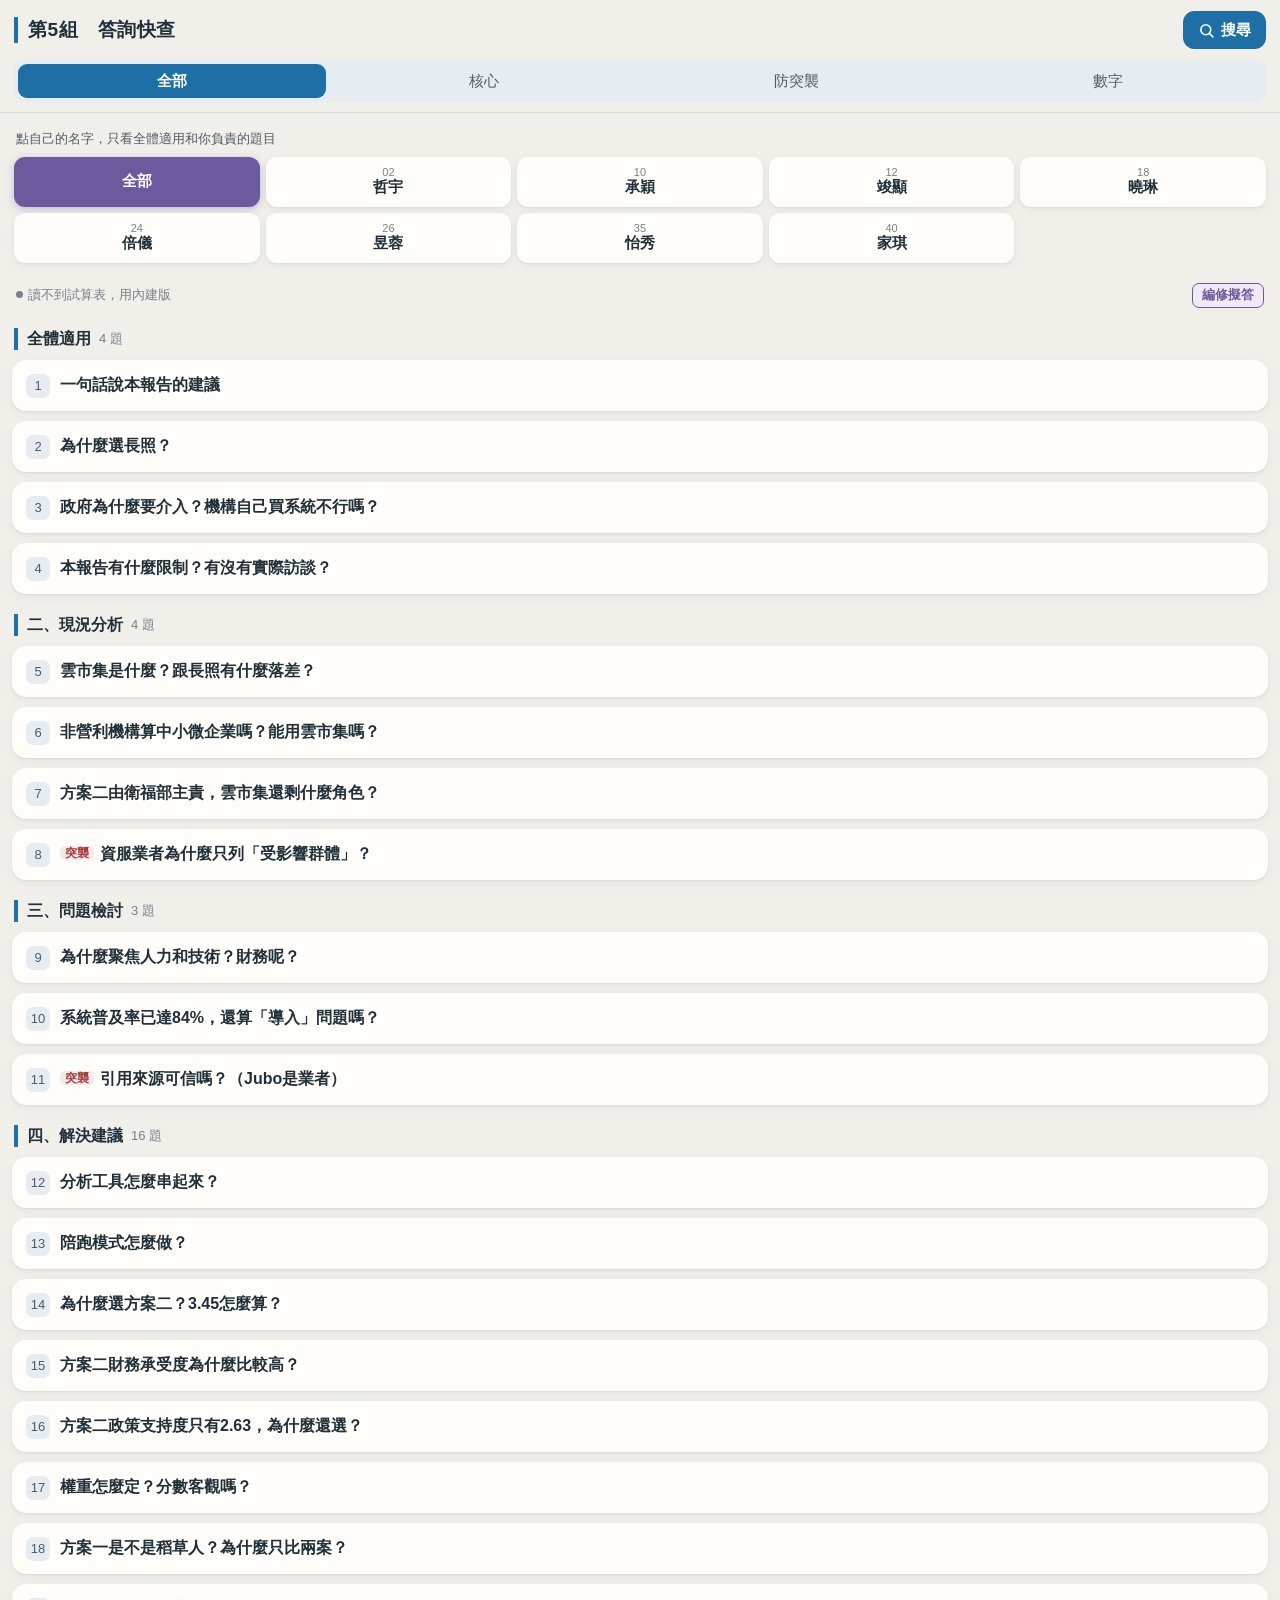
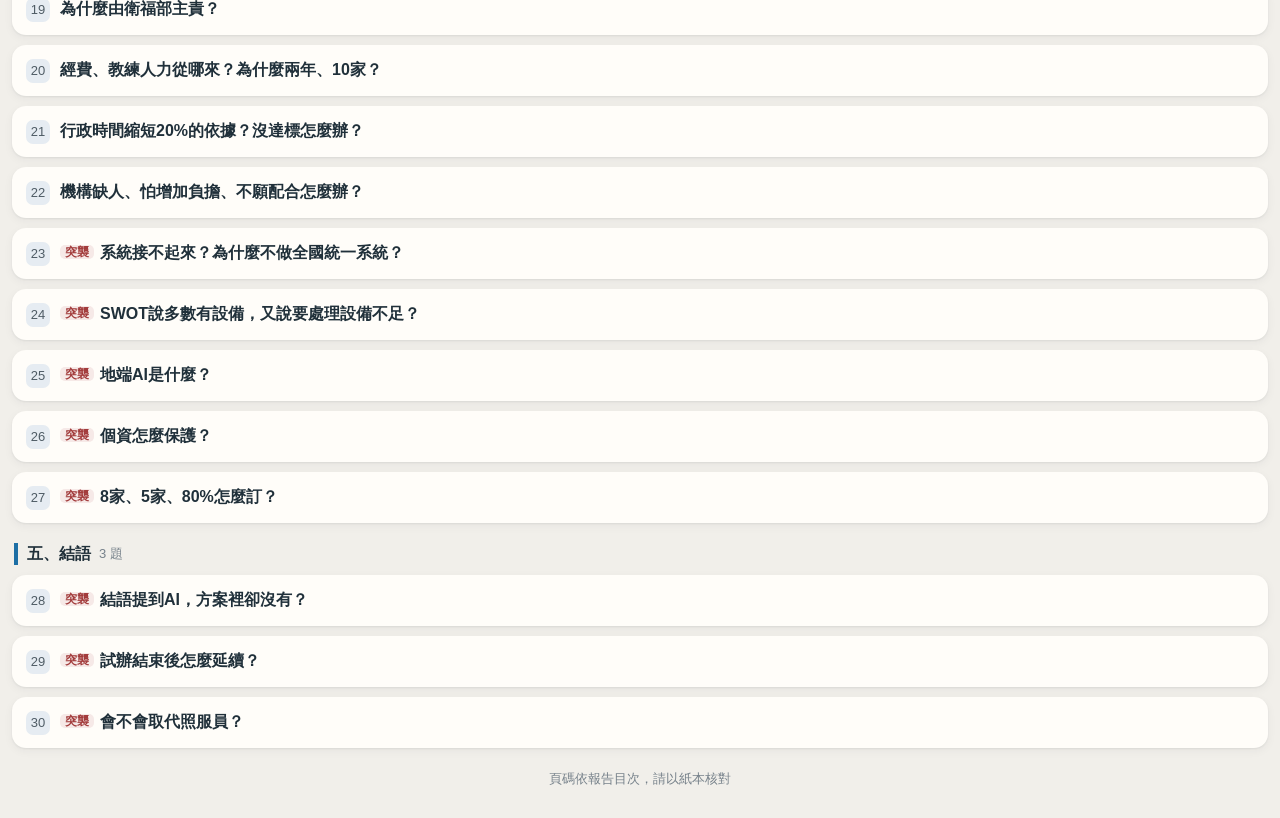
==== commit a5184265: "g5qa：接上排版版試算表、拿掉「我是誰」 Co-Authored-By: Claude Opus 5.5 <noreply@anthropic.com> Claude-Session: https:" ====
--- a/g5qa/index.html
+++ b/g5qa/index.html
@@ -32,7 +32,7 @@
 .spanel .chips{grid-column:1 / -1}
 .scancel{border:0;background:none;font-family:var(--cn);font-size:15px;color:var(--pri);padding:6px 2px}
 em.amb{font-style:normal;font-size:11.5px;font-weight:700;color:var(--seal);background:var(--seal-soft);border-radius:5px;padding:1px 5px;margin-right:6px;vertical-align:2px}
-.who-h{display:flex;align-items:baseline;gap:8px;margin:14px 0 8px;font-size:14px;font-weight:700;color:var(--violet)}
+.who-h{margin:12px 2px 8px;line-height:1.3}
 .who-h small{font-size:13px;font-weight:400;color:var(--ink-soft)}
 .people{display:grid;grid-template-columns:repeat(5,minmax(0,1fr));gap:6px}
 .people button{display:flex;flex-direction:column;align-items:center;justify-content:center;gap:0;height:50px;border:1px solid transparent;border-radius:var(--r);background:var(--card);box-shadow:var(--lift);font-family:var(--cn);font-size:15px;font-weight:700;color:var(--ink);padding:0}
@@ -130,7 +130,7 @@
   <div class="tabs" id="nav"><button data-v="all" class="on">全部</button><button data-v="core">核心</button><button data-v="ambush">防突襲</button><button data-v="nums">數字</button></div>
 </header>
 <div class="top">
-  <div class="who-h">我是誰<small id="whoHint">選自己，只看全體適用和你負責的題目</small></div>
+  <div class="who-h"><small id="whoHint"></small></div>
   <div class="people" id="people"></div>
 </div>
 
@@ -140,9 +140,9 @@
 
 <script>
 // ---- config ----
-const SHEET_ID = "14kevmoKbqw85CO2DnBOp-Rv06cd7rkVKo0aZyS3O9xQ";           // Google Sheet id; empty = embedded data only
+const SHEET_ID = "1WL7f148Yto_hLyDM4RUrQTMMTKwEqF81tG5XqvCQgPU";           // Google Sheet id; empty = embedded data only
 const EDIT_URL = SHEET_ID ? "https://docs.google.com/spreadsheets/d/"+SHEET_ID+"/edit" : "";
-const CSV_URLS = SHEET_ID ? ["https://docs.google.com/spreadsheets/d/"+SHEET_ID+"/gviz/tq?tqx=out:csv&headers=1","https://docs.google.com/spreadsheets/d/"+SHEET_ID+"/export?format=csv"] : [];
+const CSV_URLS = SHEET_ID ? ["https://docs.google.com/spreadsheets/d/"+SHEET_ID+"/gviz/tq?tqx=out:csv&headers=1&sheet="+encodeURIComponent("擬答"),"https://docs.google.com/spreadsheets/d/"+SHEET_ID+"/export?format=csv"] : [];
 const EMBED = [{"編號": "1", "章節": "全體適用", "類型": "核心", "題目": "一句話說本報告的建議", "關鍵答": "長照機構**不缺數位工具，缺的是讓工具真正用起來的人**，所以我們提出**轉型教練陪跑模式**，用專業陪伴補上導入過程的缺口。", "要點1": "", "要點2": "", "要點3": "", "頁碼": "摘要・p.15", "主答": "全員", "協答": "", "搜尋關鍵字": "結論 總結 一句話 核心 建議 重點 困難"}, {"編號": "2", "章節": "全體適用", "類型": "核心", "題目": "為什麼選長照？", "關鍵答": "長照需求預估**突破90萬人**、機構**逾4,000家**，照服員卻還要兼做**紙本紀錄、核銷、排班**，是最需要用數位減輕行政負擔的產業。", "要點1": "長照3.0把「**導入智慧照顧，善用科技輔具**」列為八大面向之一（p.1）", "要點2": "中小型長照機構跟中小微企業一樣**缺資金、缺人才、缺技術**（p.1–2）", "要點3": "", "頁碼": "p.1–2", "主答": "全員", "協答": "", "搜尋關鍵字": "選題 動機 長照 原因 超高齡 長照3.0 十年計畫"}, {"編號": "3", "章節": "全體適用", "類型": "核心", "題目": "政府為什麼要介入？機構自己買系統不行嗎？", "關鍵答": "機構規模小、**缺資訊人才**，自己買常**買錯、買了不會用**；長照又多由**政府給付、政府評鑑**，行政效率直接影響照護品質，政府有協助的責任。", "要點1": "現行已有雲市集補助，本案是**補強導入環節**，不是另起爐灶", "要點2": "", "要點3": "", "頁碼": "p.1–3", "主答": "全員", "協答": "", "搜尋關鍵字": "政府 介入 正當性 公共問題 為什麼 自己買 市場"}, {"編號": "4", "章節": "全體適用", "類型": "核心", "題目": "本報告有什麼限制？有沒有實際訪談？", "關鍵答": "主要三點：**沒有正式訪談**、**決策矩陣是組內評分**、**經費與教練人數尚未精算**。", "要點1": "資料來自衛福部、資策會、中小企業白皮書；組員曾**聯繫立心基金會**了解系統使用情形（附件2第4次）", "要點2": "補救：試辦第一年的**需求診斷就是實地蒐集**；正式推動時可**邀機構與業者共同評分**", "要點3": "", "頁碼": "參考資料・p.16", "主答": "全員", "協答": "", "搜尋關鍵字": "限制 不足 訪談 實地 二手資料 調查 立心 缺點"}, {"編號": "5", "章節": "二、現況分析", "類型": "核心", "題目": "雲市集是什麼？跟長照有什麼落差？", "關鍵答": "雲市集是**數產署2021年**建的平台，提供雲端工具加**1:1數位點數補助**；但工具多是**通用型**，長照要的照護紀錄、個資保護、系統整合和現場教學，它補不到。", "要點1": "", "要點2": "", "要點3": "", "頁碼": "p.1、p.3", "主答": "呂承穎", "協答": "劉怡秀、黃竣顯", "搜尋關鍵字": "雲市集 數產署 數發部 點數 補助 SaaS 落差 平台"}, {"編號": "6", "章節": "二、現況分析", "類型": "核心", "題目": "非營利機構算中小微企業嗎？能用雲市集嗎？", "關鍵答": "雲市集是**由資服業者提案申請**，機構是導入場域；非營利機構的資格要**逐案確認**，所以方案二**不綁點數補助**，改由衛福部試辦經費支應。", "要點1": "", "要點2": "", "要點3": "", "頁碼": "附件2第4次", "主答": "呂承穎", "協答": "黃竣顯、劉怡秀", "搜尋關鍵字": "非營利 基金會 中小微 資格 適用 申請 誰申請 營利"}, {"編號": "7", "章節": "二、現況分析", "類型": "核心", "題目": "方案二由衛福部主責，雲市集還剩什麼角色？", "關鍵答": "雲市集仍是**工具來源與業者媒合**的管道，由數發部協辦；方案二補的是**導入過程中的人**，從「給工具」變成「**給工具，再加人陪跑**」。", "要點1": "", "要點2": "", "要點3": "", "頁碼": "表4-1・p.9", "主答": "郭哲宇", "協答": "黃竣顯、呂承穎", "搜尋關鍵字": "雲市集 角色 題目 關係 現行政策 不同 差異 補助政策"}, {"編號": "8", "章節": "二、現況分析", "類型": "防突襲", "題目": "資服業者為什麼只列「受影響群體」？", "關鍵答": "方案要求業者**簡化介面、設單一客服窗口、配合資料標準**，業者是**被規範配合的一方**。", "要點1": "", "要點2": "", "要點3": "", "頁碼": "p.4", "主答": "呂承穎", "協答": "劉怡秀", "搜尋關鍵字": "利害關係人 資服業者 受影響 廠商 業者"}, {"編號": "9", "章節": "三、問題檢討", "類型": "核心", "題目": "為什麼聚焦人力和技術？財務呢？", "關鍵答": "魚骨圖列了六個面向，其中**財務已有點數補助降低門檻**；**人力與技術是第一線最直接卡住的地方**，所以聚焦這兩項。", "要點1": "六面向：人力、環境、技術、需求認知落差、財務、制度（圖3-1）", "要點2": "財務沒有被忽略，決策矩陣仍有**財務承受度**一項", "要點3": "", "頁碼": "圖3-1・p.5", "主答": "陳昱蓉", "協答": "郭哲宇", "搜尋關鍵字": "聚焦 人力 技術 財務 六面向 魚骨圖 為什麼"}, {"編號": "10", "章節": "三、問題檢討", "類型": "核心", "題目": "系統普及率已達84%，還算「導入」問題嗎？", "關鍵答": "普及率高不代表用得好，同一份資料指出**近三成卡在介接與資料整合**；我們要解決的是**接不起來、用不順**，不是再買系統。", "要點1": "", "要點2": "", "要點3": "", "頁碼": "p.5", "主答": "陳昱蓉", "協答": "郭哲宇", "搜尋關鍵字": "84% 普及率 矛盾 導入 已經有系統 資策會"}, {"編號": "11", "章節": "三、問題檢討", "類型": "防突襲", "題目": "引用來源可信嗎？（Jubo是業者）", "關鍵答": "Jubo只引用它指出的**資安現象**（共用帳號、未做弱點掃描），不引用產品主張；照服員年齡偏高引自**楊梓峻（2024）期刊論文**。", "要點1": "", "要點2": "", "要點3": "", "頁碼": "p.5", "主答": "呂曉琳", "協答": "陳昱蓉", "搜尋關鍵字": "Jubo 智齡 業者 客觀 引用 來源 可信 年齡 楊梓峻 文獻"}, {"編號": "12", "章節": "四、解決建議", "類型": "核心", "題目": "分析工具怎麼串起來？", "關鍵答": "**向右魚骨圖找原因**→**向左魚骨圖找對策**→**決策矩陣選方案**→**SWOT/TOWS擬策略**→**甘特圖排期程、KPI訂成效**。", "要點1": "SWOT看內外部條件，TOWS把四者**交叉組合成策略**（表4-3、4-4）", "要點2": "頁碼：圖3-1 p.5／圖4-1 p.8／表4-2 p.10／表4-3、4-4 p.11–12／表4-5 p.13", "要點3": "", "頁碼": "p.5–14", "主答": "郭哲宇", "協答": "陳昱蓉", "搜尋關鍵字": "方法 工具 魚骨圖 SWOT TOWS 甘特圖 架構 課程所學 分析"}, {"編號": "13", "章節": "四、解決建議", "類型": "核心", "題目": "陪跑模式怎麼做？", "關鍵答": "四個步驟：**需求診斷、分級培訓、到點陪跑、持續追蹤**，讓機構從不會用、學著用，到**自己會用**。", "要點1": "試辦**24個月**，第一年招**10家**", "要點2": "先做排班、出勤、電子表單，再導入照顧紀錄與系統介接（表4-5）", "要點3": "", "頁碼": "表4-1 p.9・表4-5 p.13", "主答": "郭哲宇", "協答": "陳昱蓉", "搜尋關鍵字": "陪跑 教練 執行 怎麼做 步驟 方案二 內容"}, {"編號": "14", "章節": "四、解決建議", "類型": "核心", "題目": "為什麼選方案二？3.45怎麼算？", "關鍵答": "加權後**方案二3.45、方案一2.96**，差距主要來自**技術整合度與永續發展度**。", "要點1": "3.50×0.25＋3.63×0.15＋3.75×0.1＋3.63×0.25＋3.25×0.15＋2.63×0.1＝**3.45**", "要點2": "8人各給1–5分，取平均後加權", "要點3": "", "頁碼": "表4-2・p.10", "主答": "郭哲宇", "協答": "陳昱蓉", "搜尋關鍵字": "3.45 2.96 決策矩陣 分數 計算 加權 選擇 為什麼選"}, {"編號": "15", "章節": "四、解決建議", "類型": "核心", "題目": "方案二財務承受度為什麼比較高？", "關鍵答": "註5是**從機構角度看成本**：方案一機構要**自付一半**，沒人輔導還可能買錯、閒置；方案二由**政府試辦經費支應**，又從低成本工具起步。", "要點1": "兩案只差0.12分，加權後**只差0.018**，不影響結果", "要點2": "報告未逐項寫評分理由，這是組內統一的口徑", "要點3": "", "頁碼": "註5・p.10", "主答": "郭哲宇", "協答": "陳昱蓉", "搜尋關鍵字": "財務 承受度 成本 比較省 費用 註5"}, {"編號": "16", "章節": "四、解決建議", "類型": "核心", "題目": "方案二政策支持度只有2.63，為什麼還選？", "關鍵答": "方案一**直接用現成的雲市集資源**，方案二要**另編預算、跨部會協調**，分數低是合理的；這項權重只有**0.1**，就算兩案打平，方案二仍然領先。", "要點1": "", "要點2": "", "要點3": "", "頁碼": "表4-2・p.10", "主答": "郭哲宇", "協答": "陳昱蓉", "搜尋關鍵字": "政策支持度 2.63 4.38 分數低 註6"}, {"編號": "17", "章節": "四、解決建議", "類型": "核心", "題目": "權重怎麼定？分數客觀嗎？", "關鍵答": "權重反映本案核心：**人力配合度、工作效益度各0.25**，因為重點是第一線願不願意用、能不能省事。", "要點1": "技術整合、財務承受各0.15；永續發展、政策支持各0.1", "要點2": "評分有主觀成分，但**指標與權重先訂好才評分**；正式推動可邀機構與業者共評", "要點3": "", "頁碼": "表4-2・p.10", "主答": "郭哲宇", "協答": "陳昱蓉", "搜尋關鍵字": "權重 客觀 主觀 評分 標準 指標"}, {"編號": "18", "章節": "四、解決建議", "類型": "核心", "題目": "方案一是不是稻草人？為什麼只比兩案？", "關鍵答": "方案一就是**現行做法**，以現狀當比較基準是政策分析的常規；方案二是從**四案逐步整併**出來的。", "要點1": "四案→三案→兩案（附件2第5、6次）", "要點2": "方案二整併了「專業輔導」與「階段導入」兩案", "要點3": "", "頁碼": "表4-1・p.9", "主答": "郭哲宇", "協答": "陳昱蓉", "搜尋關鍵字": "稻草人 對照 兩案 方案一 合併 替選方案 為什麼只有"}, {"編號": "19", "章節": "四、解決建議", "類型": "核心", "題目": "為什麼由衛福部主責？", "關鍵答": "**人力面屬長照政策，由衛福部主責**；**技術面交給數發部數產署**協辦，中企署負責產業輔導，各用專長分工。", "要點1": "衛福部不是資訊專業機關，所以技術交給數發部", "要點2": "", "要點3": "", "頁碼": "p.4・表4-5", "主答": "郭哲宇", "協答": "陳昱蓉", "搜尋關鍵字": "衛福部 數發部 主責 協辦 分工 機關 跨部會 中企署"}, {"編號": "20", "章節": "四、解決建議", "類型": "核心", "題目": "經費、教練人力從哪來？為什麼兩年、10家？", "關鍵答": "經費由**衛福部編列試辦預算**，可結合既有補助；**目前尚未精算**，這點照實說。", "要點1": "兩年：第一年診斷與基礎數位化，第二年導入照顧紀錄並評估", "要點2": "先以**10家**控制輔導品質，成效確認後再擴大", "要點3": "", "頁碼": "p.13–14", "主答": "郭哲宇", "協答": "吳倍儀", "搜尋關鍵字": "經費 預算 錢 教練人數 人力 兩年 24個月 10家 樣本 規模"}, {"編號": "21", "章節": "四、解決建議", "類型": "核心", "題目": "行政時間縮短20%的依據？沒達標怎麼辦？", "關鍵答": "20%是**試辦目標值，不是已驗證的成果**；導入前先量**基準工時**，第二年第四季再比較。", "要點1": "沒達標就檢討流程與訓練，**滾動修正**", "要點2": "服務品質之後可加紀錄完整率、家屬滿意度", "要點3": "", "頁碼": "p.14", "主答": "郭哲宇", "協答": "吳倍儀", "搜尋關鍵字": "20% KPI 績效 依據 達標 失敗 成效 服務品質 證明"}, {"編號": "22", "章節": "四、解決建議", "類型": "核心", "題目": "機構缺人、怕增加負擔、不願配合怎麼辦？", "關鍵答": "採**到點輔導、短時數、分批上課**並配合排班，初期**紙電雙軌**，不增加第一線負擔。", "要點1": "先做排班、出勤、電子表單，讓人員**先看到省時**", "要點2": "再以**評鑑獎勵**給誘因（TOWS的WT策略，p.12）", "要點3": "", "頁碼": "p.7", "主答": "郭哲宇", "協答": "陳昱蓉", "搜尋關鍵字": "缺人 上課 負擔 不配合 抗拒 意願 年長 照服員 培訓 排班 評鑑"}, {"編號": "23", "章節": "四、解決建議", "類型": "防突襲", "題目": "系統接不起來？為什麼不做全國統一系統？", "關鍵答": "訂**資料交換標準與API**，先接衛福部的照顧服務管理平台與長照人員管理系統；機構差異大，所以**訂標準、不統一系統**。", "要點1": "", "要點2": "", "要點3": "", "頁碼": "p.7", "主答": "郭哲宇", "協答": "陳昱蓉", "搜尋關鍵字": "串接 介接 API 整合 統一系統 全國 標準 格式"}, {"編號": "24", "章節": "四、解決建議", "類型": "防突襲", "題目": "SWOT說多數有設備，又說要處理設備不足？", "關鍵答": "**多數機構已有設備**（系統普及率84%），**少數不足的在需求診斷時盤點**，兩者不衝突。", "要點1": "", "要點2": "", "要點3": "", "頁碼": "表4-3・p.11", "主答": "郭哲宇", "協答": "陳昱蓉", "搜尋關鍵字": "SWOT 矛盾 設備 電腦 不足 優勢"}, {"編號": "25", "章節": "四、解決建議", "類型": "防突襲", "題目": "地端AI是什麼？", "關鍵答": "資料**留在機構自己的主機運算、不上雲端**，降低個資外流風險。", "要點1": "", "要點2": "", "要點3": "", "頁碼": "p.7–8", "主答": "陳昱蓉", "協答": "郭哲宇", "搜尋關鍵字": "地端AI AI 人工智慧 雲端 本地"}, {"編號": "26", "章節": "四、解決建議", "類型": "防突襲", "題目": "個資怎麼保護？", "關鍵答": "**資安檢核表、帳號不共用、定期資安訓練與檢測**，導入前先做資安測試。", "要點1": "", "要點2": "", "要點3": "", "頁碼": "p.7–8", "主答": "陳昱蓉", "協答": "郭哲宇", "搜尋關鍵字": "個資 資安 隱私 外洩 帳號 共用"}, {"編號": "27", "章節": "四、解決建議", "類型": "防突襲", "題目": "8家、5家、80%怎麼訂？", "關鍵答": "由10家逐步收斂：**基礎數位化較容易，訂8家**；**照顧紀錄較難，訂5家**；80%是培訓後實作測驗通過率。", "要點1": "", "要點2": "", "要點3": "", "頁碼": "p.14", "主答": "郭哲宇", "協答": "吳倍儀", "搜尋關鍵字": "8家 5家 80% KPI 目標 怎麼訂"}, {"編號": "28", "章節": "五、結語", "類型": "防突襲", "題目": "結語提到AI，方案裡卻沒有？", "關鍵答": "結語講的是**長期願景**，試辦先做**基礎數位化**，照顧紀錄、智慧照護在中後期才導入。", "要點1": "", "要點2": "", "要點3": "", "頁碼": "p.15", "主答": "吳倍儀", "協答": "洪家琪", "搜尋關鍵字": "結語 AI 人工智慧 願景 超出"}, {"編號": "29", "章節": "五、結語", "類型": "防突襲", "題目": "試辦結束後怎麼延續？", "關鍵答": "靠**機構內的種子教師**、**懶人包與短影音**，再要求業者設**單一客服窗口並訂回應時限**。", "要點1": "", "要點2": "", "要點3": "", "頁碼": "p.7", "主答": "吳倍儀", "協答": "洪家琪", "搜尋關鍵字": "永續 延續 結束後 沒預算 種子教師 客服"}, {"編號": "30", "章節": "五、結語", "類型": "防突襲", "題目": "會不會取代照服員？", "關鍵答": "省下的是**文書時間**，不是照護人力；目的是讓照服員**回到照護本業**。", "要點1": "", "要點2": "", "要點3": "", "頁碼": "p.15", "主答": "吳倍儀", "協答": "洪家琪", "搜尋關鍵字": "取代 失業 照服員 人力 科技"}];
 
 const PEOPLE = [
@@ -313,7 +313,7 @@
   $("#people").innerHTML=PEOPLE.map(p=>`<button data-id="${p.id}" class="${p.id===state.who?"on":""}">${p.id==="all"?"":`<i>${p.id}</i>`}${p.short}</button>`).join("");
   const p=PEOPLE.find(x=>x.id===state.who)||PEOPLE[0];
   let hint;
-  if(p.id==="all") hint="選自己，只看全體適用和你負責的題目";
+  if(p.id==="all") hint="點自己的名字，只看全體適用和你負責的題目";
   else if(PRESENTERS.includes(p.id)) hint=`${p.name}｜報告人，顯示全部題目`;
   else { const [mm,hh]=counts(p.id); hint=`${p.name}｜${p.note}・主答 ${mm} 題、協答 ${hh} 題`; }
   $("#whoHint").textContent=hint;
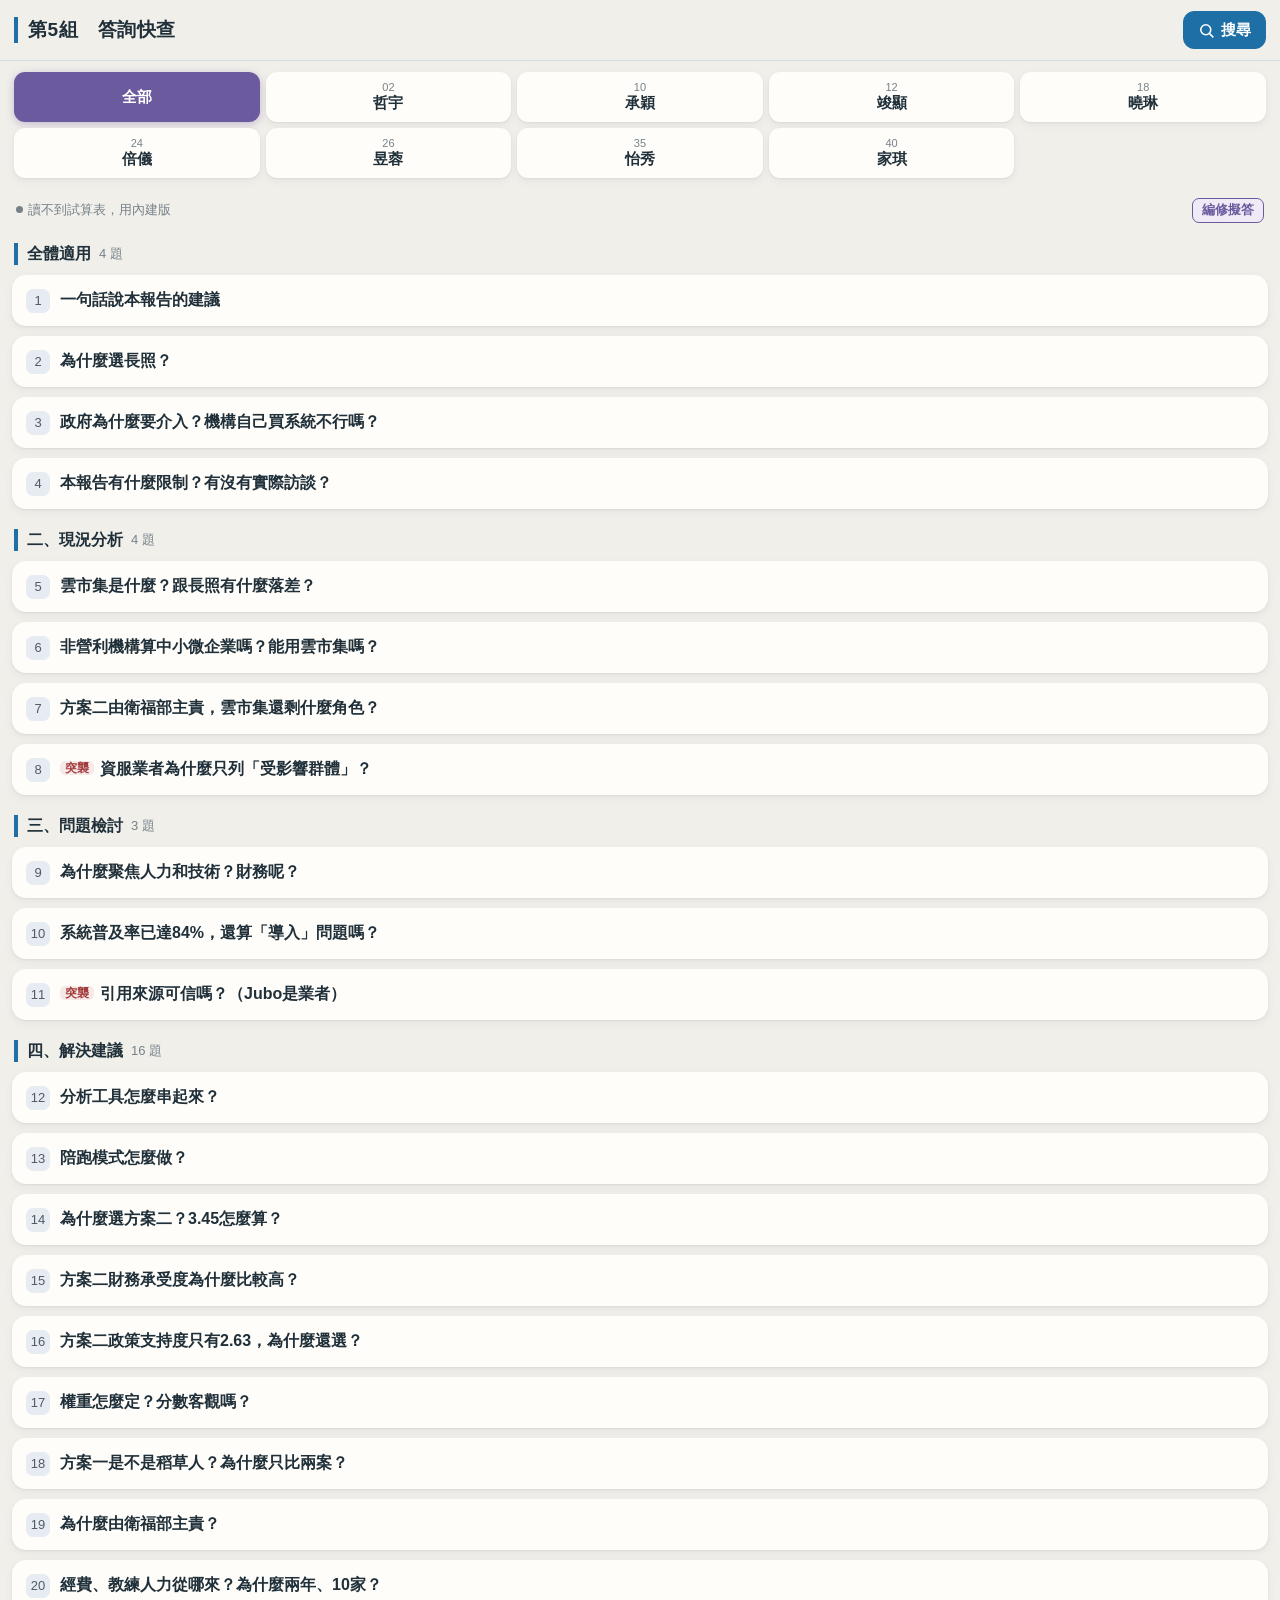
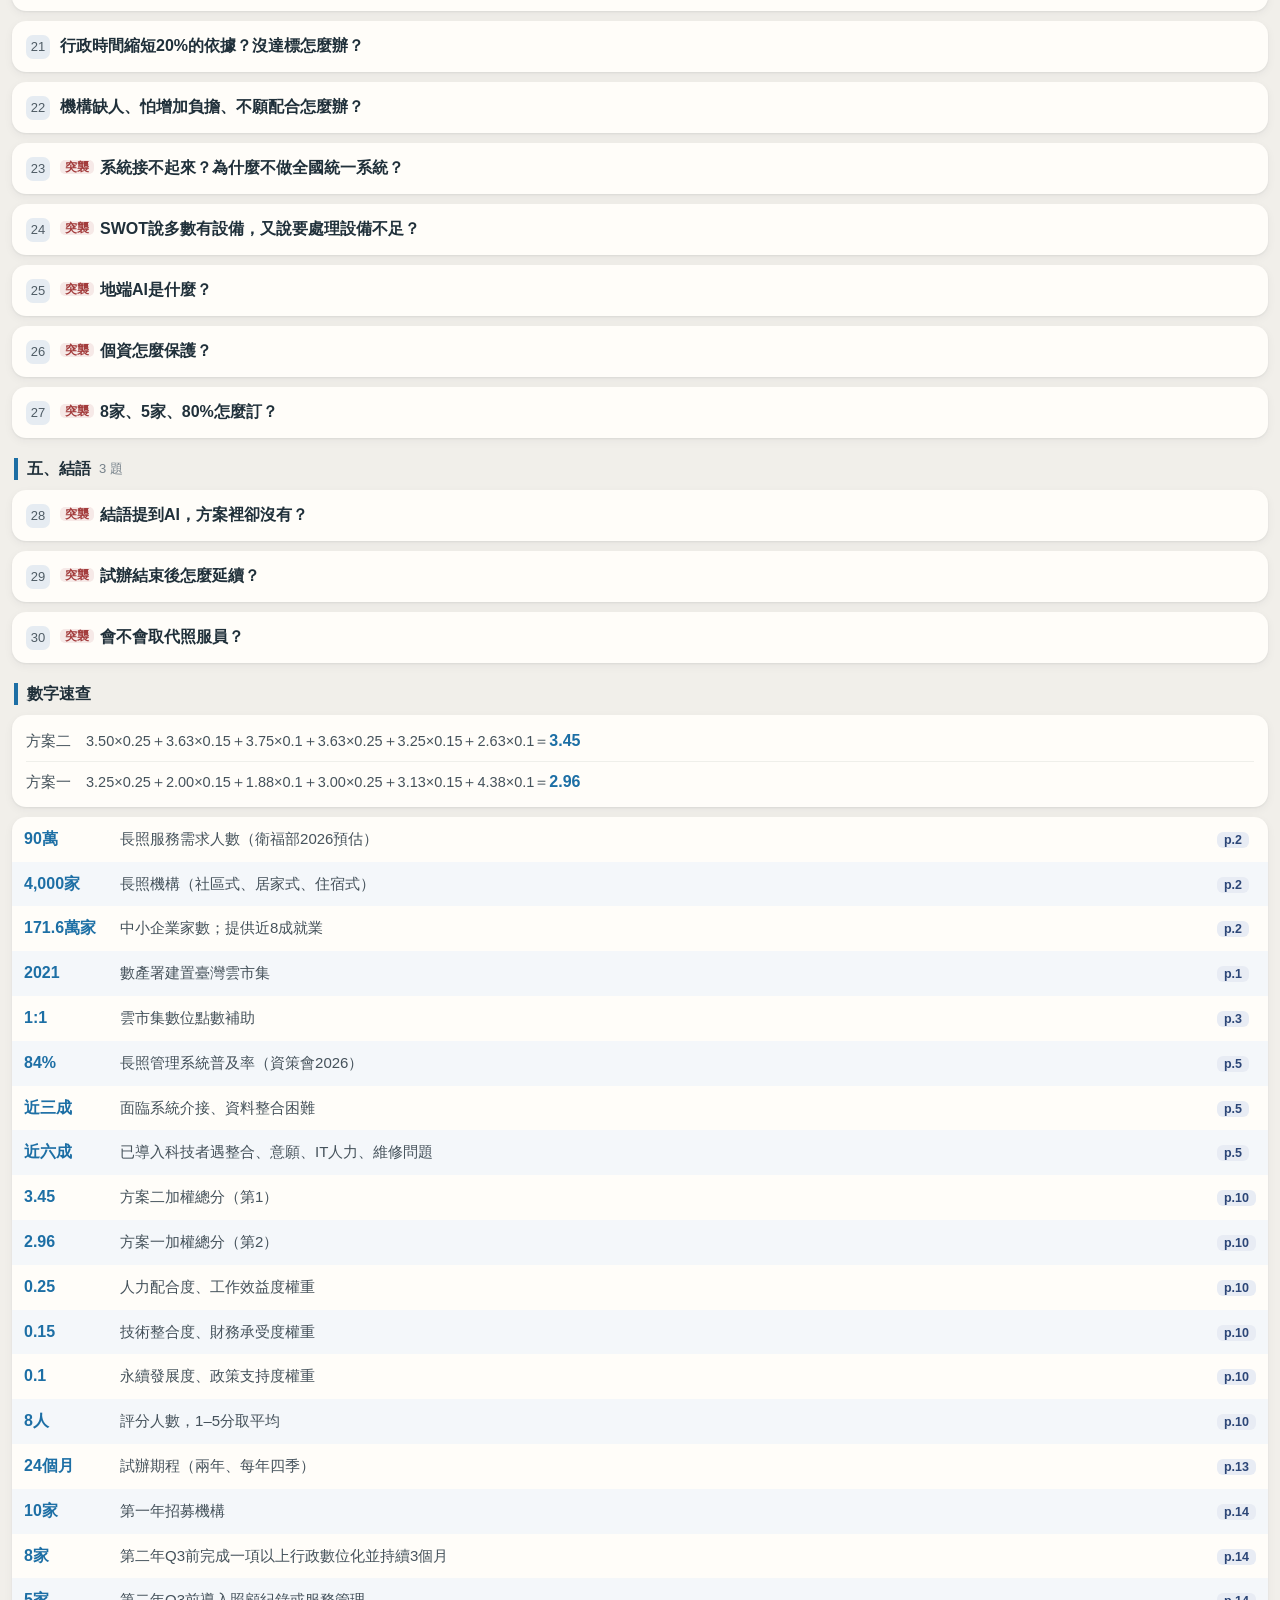
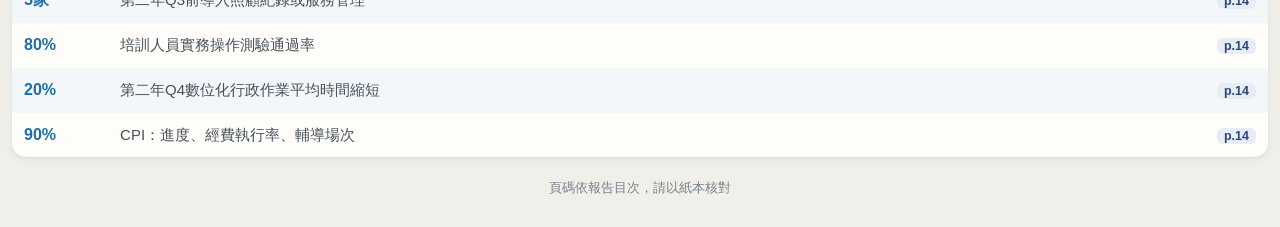
==== commit a4b26aaf: "g5qa：拿掉分頁與主答／協答區分，數字速查移到最下面 Co-Authored-By: Claude Opus 5.5 <noreply@anthropic.com> Claude-Session: " ====
--- a/g5qa/index.html
+++ b/g5qa/index.html
@@ -21,7 +21,7 @@
 }
 *{box-sizing:border-box;-webkit-tap-highlight-color:transparent}
 html,body{margin:0;background:var(--paper);color:var(--ink);font-family:var(--cn);font-size:16px;line-height:1.55;font-variant-numeric:tabular-nums}
-.top{padding:4px 14px 2px}
+.top{padding:12px 14px 2px}
 header{position:sticky;top:0;z-index:5;background:var(--paper);padding:calc(env(safe-area-inset-top) + 10px) 14px 10px;box-shadow:0 1px 0 var(--line2)}
 .bar{display:flex;align-items:center;justify-content:space-between;gap:10px;height:40px}
 .sbtn{display:flex;align-items:center;gap:6px;height:38px;padding:0 14px;border:1px solid var(--pri);background:var(--pri);color:#fff;border-radius:var(--r);font-family:var(--cn);font-size:15px;font-weight:700}
@@ -127,10 +127,8 @@
     <button class="scancel" id="scancel">取消</button>
     <div class="chips" id="chips"></div>
   </div>
-  <div class="tabs" id="nav"><button data-v="all" class="on">全部</button><button data-v="core">核心</button><button data-v="ambush">防突襲</button><button data-v="nums">數字</button></div>
 </header>
 <div class="top">
-  <div class="who-h"><small id="whoHint"></small></div>
   <div class="people" id="people"></div>
 </div>
 
@@ -238,8 +236,7 @@
 function roleOf(c){
   if(c.m==="all") return "all";
   if(state.who==="all"||PRESENTERS.includes(state.who)) return null;
-  if(c.m.includes(state.who)) return "main";
-  if(c.h.includes(state.who)) return "help";
+  if(c.m.includes(state.who)||c.h.includes(state.who)) return "mine";
   return "none";
 }
 function match(c){
@@ -249,9 +246,9 @@
 }
 function cardHTML(c){
   const r=roleOf(c);
-  const owners=c.m==="all"?"全員":"主答 "+c.m.map(nameOf).join("、")+(c.h.length?"｜協答 "+c.h.map(nameOf).join("、"):"");
-  const tag=r==="main"?'<span class="role main">主答</span>':r==="help"?'<span class="role help">協答</span>':"";
-  return `<div class="card ${r==="main"?"main":r==="help"?"help":""}${state.q?" open":""}">
+  const owners=c.m==="all"?"全員":"負責："+[...c.m,...c.h].map(nameOf).join("、");
+  const tag="";
+  return `<div class="card${state.q?" open":""}">
     <button class="q"><span class="n">${esc(c.id)}</span><span class="t">${c.amb?'<em class="amb">突襲</em>':''}${fmt(c.q)}</span>${tag}</button>
     <div class="a">
       ${c.k?`<p class="key">${fmt(c.k)}</p>`:""}
@@ -267,28 +264,19 @@
   return `<div class="sync">${txt}<a href="${EDIT_URL}" target="_blank" rel="noopener">編修擬答</a></div>`;
 }
 function numTable(list){ return '<div class="tbl"><table>'+list.map(n=>`<tr><td class="num">${n[0]}</td><td>${n[1]}</td><td class="p"><span>${n[2]}</span></td></tr>`).join("")+'</table></div>'; }
+function numsHTML(){ return `<div class="sec">數字速查</div>
+  <div class="formula"><div>方案二　3.50×0.25＋3.63×0.15＋3.75×0.1＋3.63×0.25＋3.25×0.15＋2.63×0.1＝<b>3.45</b></div><div>方案一　3.25×0.25＋2.00×0.15＋1.88×0.1＋3.00×0.25＋3.13×0.15＋4.38×0.1＝<b>2.96</b></div></div>
+  <div style="height:10px"></div>${numTable(NUMS)}`; }
 function render(){
   const m=$("#main"); drawPeople();
-  if(state.view==="nums"&&!state.q){
-    m.innerHTML=`<div class="sec">決策矩陣算式</div>
-      <div class="formula"><div>方案二　3.50×0.25＋3.63×0.15＋3.75×0.1＋3.63×0.25＋3.25×0.15＋2.63×0.1＝<b>3.45</b></div><div>方案一　3.25×0.25＋2.00×0.15＋1.88×0.1＋3.00×0.25＋3.13×0.15＋4.38×0.1＝<b>2.96</b></div></div>
-      <div class="sec">數字速查</div>${numTable(NUMS)}<p class="foot">頁碼依報告目次，請以紙本核對</p>`;
-    return;
-  }
-  const list=CARDS.filter(c=>{
-    if(state.view==="core"&&c.amb) return false;
-    if(state.view==="ambush"&&!c.amb) return false;
-    if(roleOf(c)==="none") return false;
-    return match(c);
-  });
+  const list=CARDS.filter(c=>roleOf(c)!=="none" && match(c));
   const numHits=state.q?NUMS.filter(n=>n.join("").toLowerCase().includes(state.q.toLowerCase())):[];
   let html=syncHTML();
-  if(!list.length&&!numHits.length){ m.innerHTML=html+'<p class="empty">沒有對應的題目，換個關鍵字試試</p>'; return; }
-  if(state.who!=="all"&&!PRESENTERS.includes(state.who)) html+='<div class="legend"><span><i style="background:var(--pri)"></i>你主答</span><span><i style="background:var(--slate-line)"></i>你協答</span></div>';
-  else if(PRESENTERS.includes(state.who)) html+='<div class="legend">報告人：顯示全部卡片</div>';
+  if(state.q && !list.length && !numHits.length){ m.innerHTML=html+'<p class="empty">沒有對應的題目，換個關鍵字試試</p>'; return; }
   let g="";
   list.forEach(c=>{ if(c.g!==g){ g=c.g; const n=list.filter(x=>x.g===g).length; html+=`<div class="sec">${esc(g)}<small>${n} 題</small></div>`; } html+=cardHTML(c); });
-  if(numHits.length) html+='<div class="sec">數字</div>'+numTable(numHits);
+  if(state.q){ if(numHits.length) html+='<div class="sec">數字</div>'+numTable(numHits); }
+  else html+=numsHTML();
   html+='<p class="foot">頁碼依報告目次，請以紙本核對</p>';
   m.innerHTML=html;
 }
@@ -304,19 +292,10 @@
 $("#chips").innerHTML=CHIPS.map(c=>`<button class="chip">${c}</button>`).join("");
 $("#chips").addEventListener("click",e=>{ const c=e.target.closest(".chip"); if(!c) return;
   $("#q").value=state.q===c.textContent?"":c.textContent; $("#q").dispatchEvent(new Event("input")); $("#q").blur(); window.scrollTo(0,0); });
-$("#nav").addEventListener("click",e=>{ const b=e.target.closest("button"); if(!b) return; state.view=b.dataset.v;
-  document.querySelectorAll("#nav button").forEach(x=>x.classList.toggle("on",x===b));
-  if(state.q||!$("#spanel").hidden) closeSearch();
-  render(); window.scrollTo(0,0); });
+
 function counts(id){ let mm=0,hh=0; CARDS.forEach(c=>{ if(c.m!=="all"){ if(c.m.includes(id)) mm++; else if(c.h.includes(id)) hh++; } }); return [mm,hh]; }
 function drawPeople(){
   $("#people").innerHTML=PEOPLE.map(p=>`<button data-id="${p.id}" class="${p.id===state.who?"on":""}">${p.id==="all"?"":`<i>${p.id}</i>`}${p.short}</button>`).join("");
-  const p=PEOPLE.find(x=>x.id===state.who)||PEOPLE[0];
-  let hint;
-  if(p.id==="all") hint="點自己的名字，只看全體適用和你負責的題目";
-  else if(PRESENTERS.includes(p.id)) hint=`${p.name}｜報告人，顯示全部題目`;
-  else { const [mm,hh]=counts(p.id); hint=`${p.name}｜${p.note}・主答 ${mm} 題、協答 ${hh} 題`; }
-  $("#whoHint").textContent=hint;
 }
 $("#people").addEventListener("click",e=>{ const b=e.target.closest("button[data-id]"); if(!b) return;
   state.who=b.dataset.id; try{localStorage.setItem("g5qa",JSON.stringify({who:state.who}))}catch(err){} render();
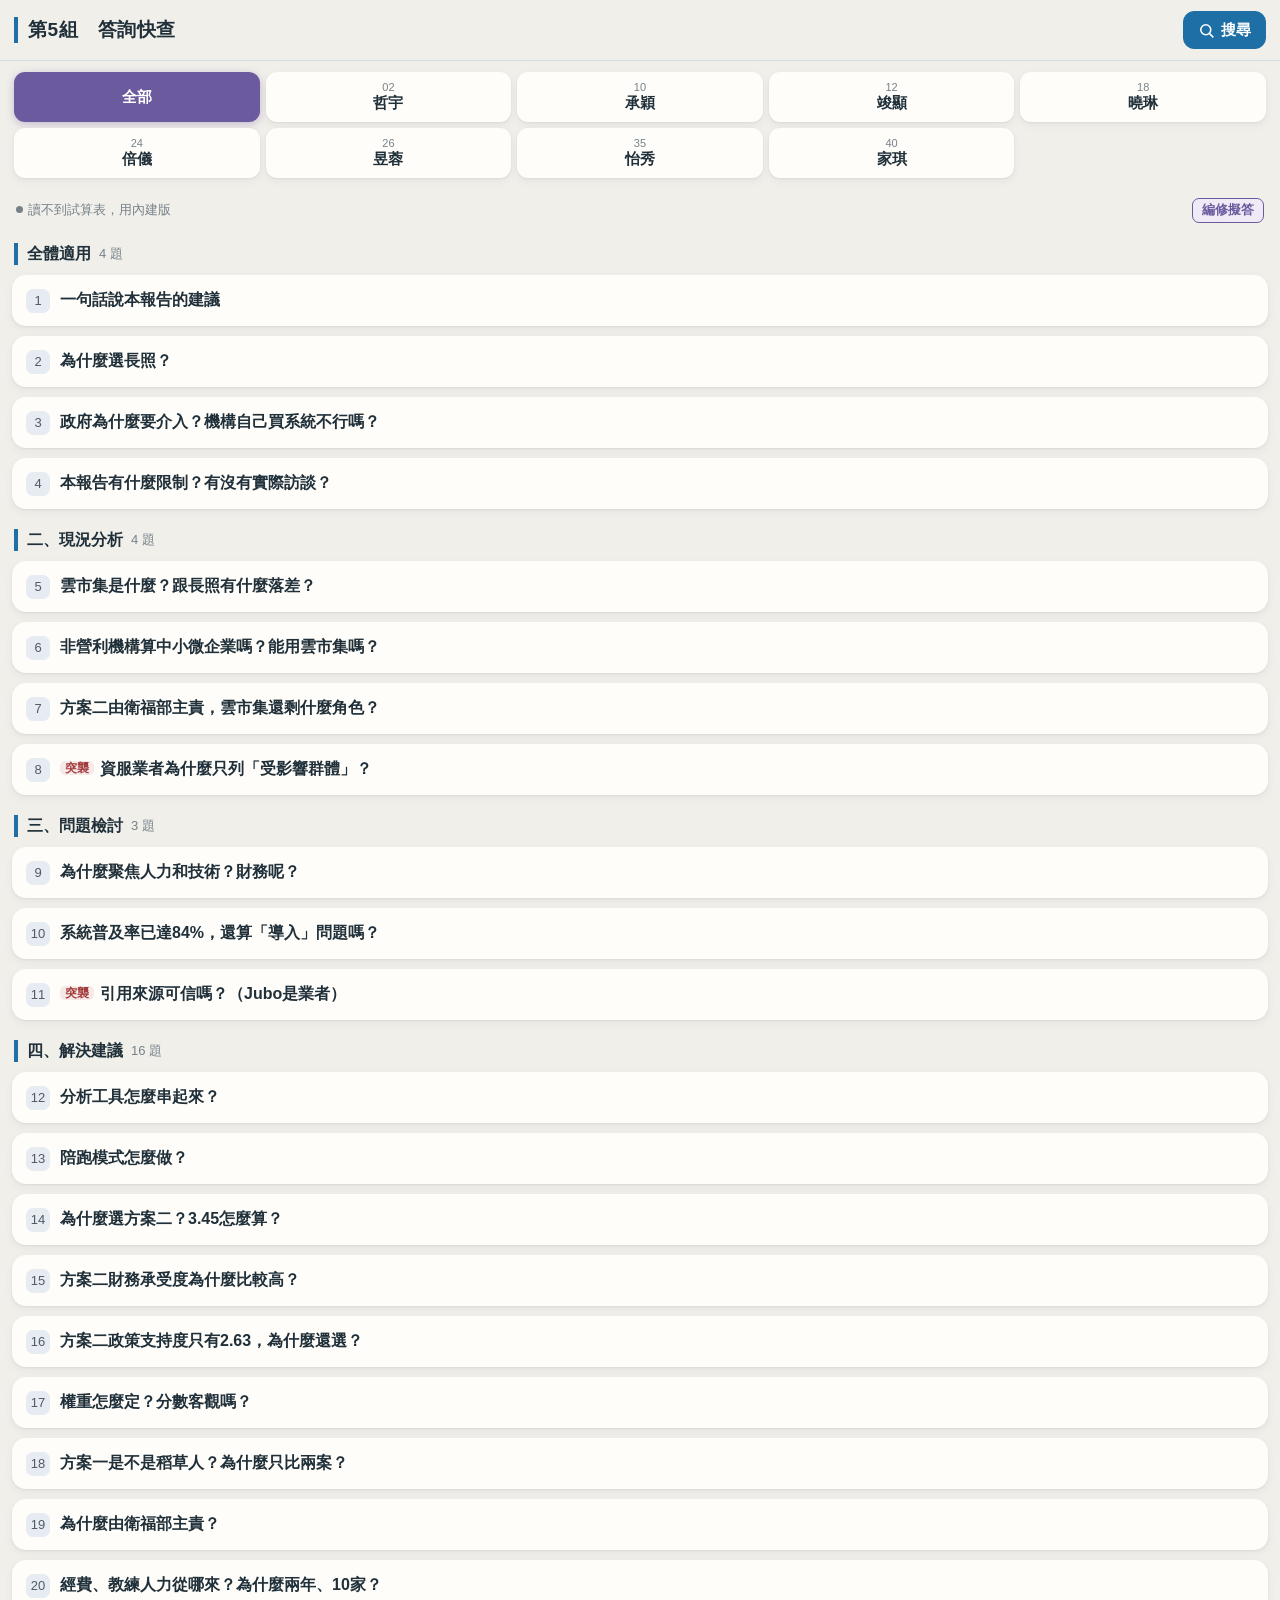
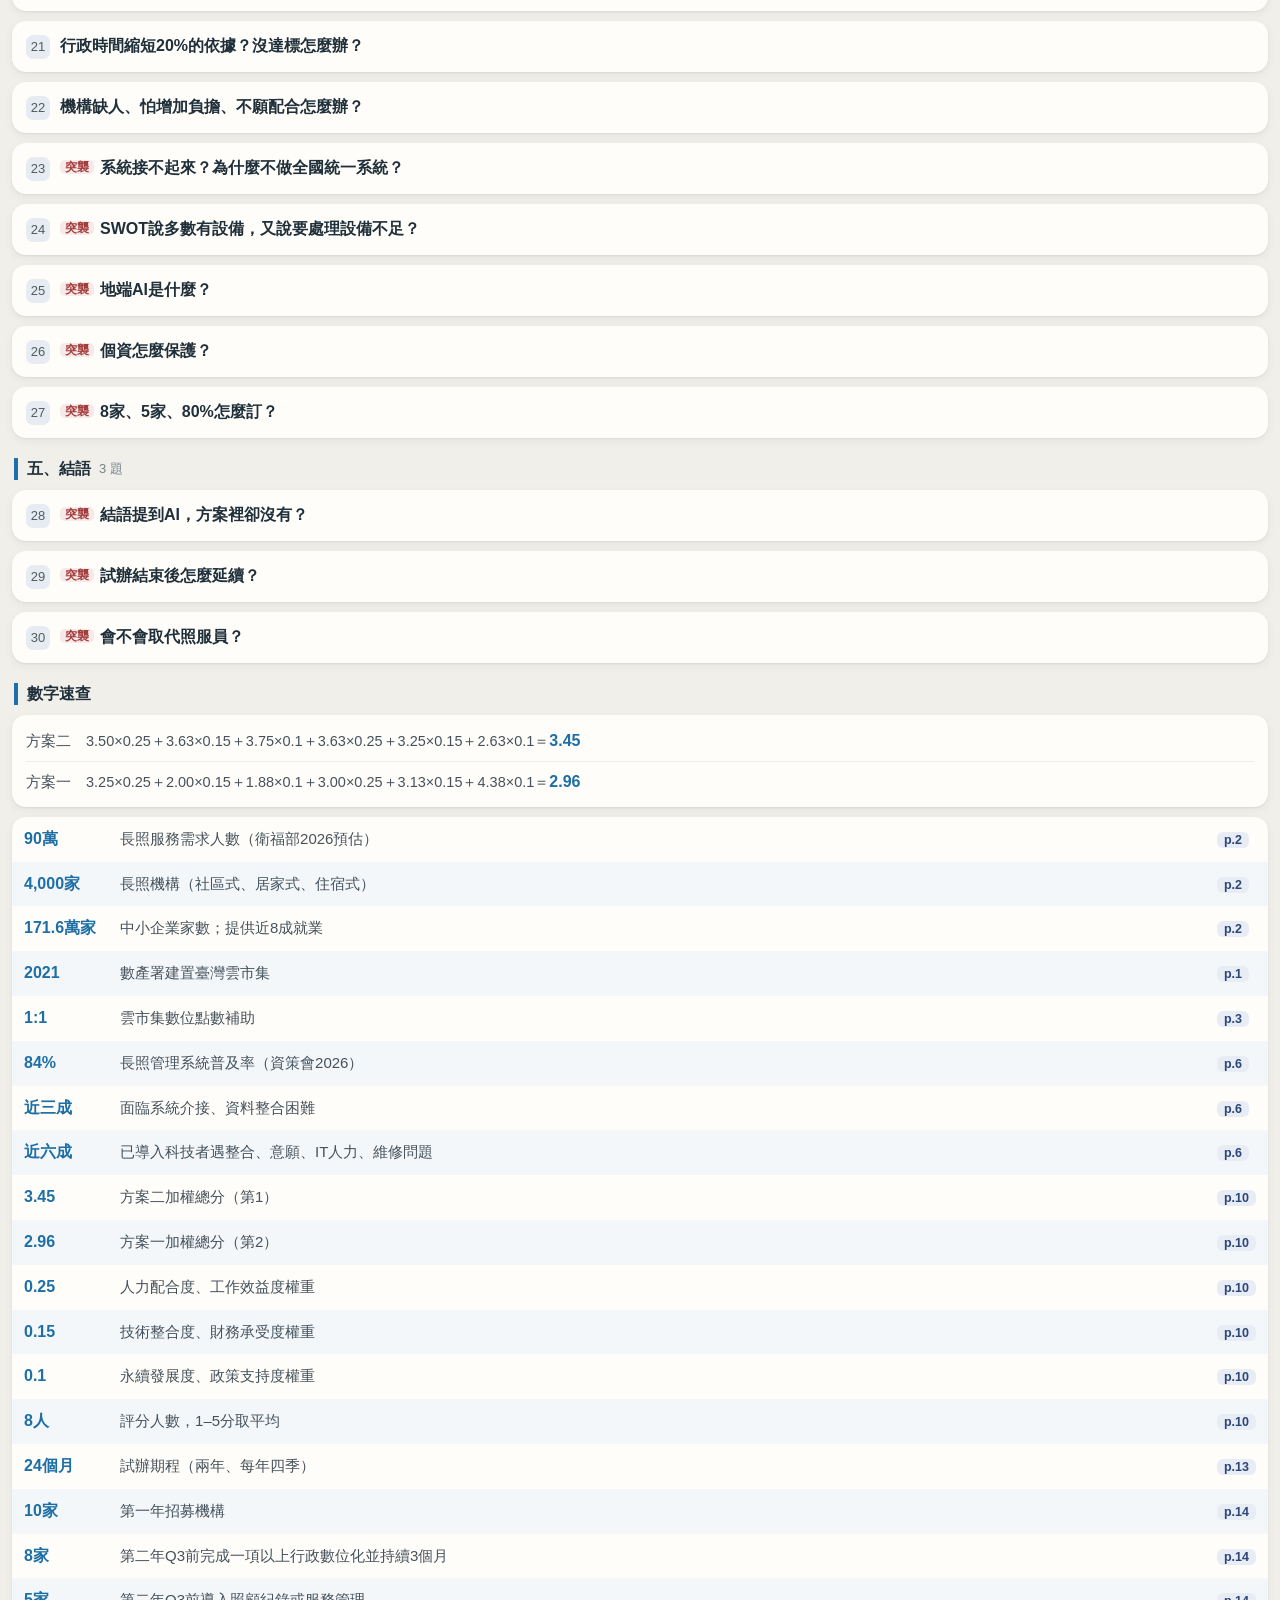
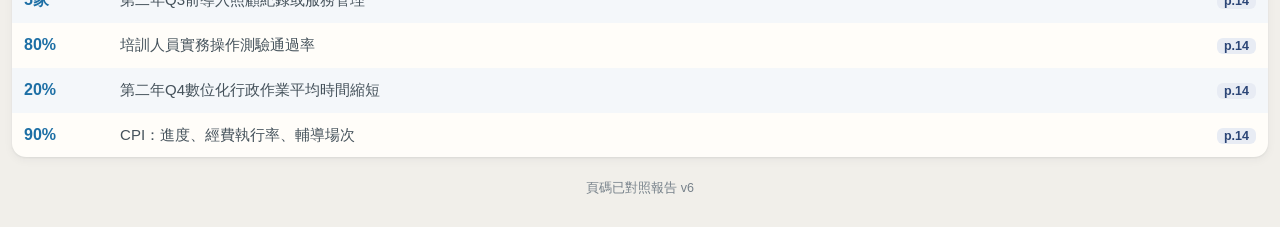
==== commit d086d348: "g5qa：頁碼對照報告 v6 Co-Authored-By: Claude Opus 5.5 <noreply@anthropic.com> Claude-Session: https://claud" ====
--- a/g5qa/index.html
+++ b/g5qa/index.html
@@ -140,8 +140,9 @@
 // ---- config ----
 const SHEET_ID = "1WL7f148Yto_hLyDM4RUrQTMMTKwEqF81tG5XqvCQgPU";           // Google Sheet id; empty = embedded data only
 const EDIT_URL = SHEET_ID ? "https://docs.google.com/spreadsheets/d/"+SHEET_ID+"/edit" : "";
-const CSV_URLS = SHEET_ID ? ["https://docs.google.com/spreadsheets/d/"+SHEET_ID+"/gviz/tq?tqx=out:csv&headers=1&sheet="+encodeURIComponent("擬答"),"https://docs.google.com/spreadsheets/d/"+SHEET_ID+"/export?format=csv"] : [];
-const EMBED = [{"編號": "1", "章節": "全體適用", "類型": "核心", "題目": "一句話說本報告的建議", "關鍵答": "長照機構**不缺數位工具，缺的是讓工具真正用起來的人**，所以我們提出**轉型教練陪跑模式**，用專業陪伴補上導入過程的缺口。", "要點1": "", "要點2": "", "要點3": "", "頁碼": "摘要・p.15", "主答": "全員", "協答": "", "搜尋關鍵字": "結論 總結 一句話 核心 建議 重點 困難"}, {"編號": "2", "章節": "全體適用", "類型": "核心", "題目": "為什麼選長照？", "關鍵答": "長照需求預估**突破90萬人**、機構**逾4,000家**，照服員卻還要兼做**紙本紀錄、核銷、排班**，是最需要用數位減輕行政負擔的產業。", "要點1": "長照3.0把「**導入智慧照顧，善用科技輔具**」列為八大面向之一（p.1）", "要點2": "中小型長照機構跟中小微企業一樣**缺資金、缺人才、缺技術**（p.1–2）", "要點3": "", "頁碼": "p.1–2", "主答": "全員", "協答": "", "搜尋關鍵字": "選題 動機 長照 原因 超高齡 長照3.0 十年計畫"}, {"編號": "3", "章節": "全體適用", "類型": "核心", "題目": "政府為什麼要介入？機構自己買系統不行嗎？", "關鍵答": "機構規模小、**缺資訊人才**，自己買常**買錯、買了不會用**；長照又多由**政府給付、政府評鑑**，行政效率直接影響照護品質，政府有協助的責任。", "要點1": "現行已有雲市集補助，本案是**補強導入環節**，不是另起爐灶", "要點2": "", "要點3": "", "頁碼": "p.1–3", "主答": "全員", "協答": "", "搜尋關鍵字": "政府 介入 正當性 公共問題 為什麼 自己買 市場"}, {"編號": "4", "章節": "全體適用", "類型": "核心", "題目": "本報告有什麼限制？有沒有實際訪談？", "關鍵答": "主要三點：**沒有正式訪談**、**決策矩陣是組內評分**、**經費與教練人數尚未精算**。", "要點1": "資料來自衛福部、資策會、中小企業白皮書；組員曾**聯繫立心基金會**了解系統使用情形（附件2第4次）", "要點2": "補救：試辦第一年的**需求診斷就是實地蒐集**；正式推動時可**邀機構與業者共同評分**", "要點3": "", "頁碼": "參考資料・p.16", "主答": "全員", "協答": "", "搜尋關鍵字": "限制 不足 訪談 實地 二手資料 調查 立心 缺點"}, {"編號": "5", "章節": "二、現況分析", "類型": "核心", "題目": "雲市集是什麼？跟長照有什麼落差？", "關鍵答": "雲市集是**數產署2021年**建的平台，提供雲端工具加**1:1數位點數補助**；但工具多是**通用型**，長照要的照護紀錄、個資保護、系統整合和現場教學，它補不到。", "要點1": "", "要點2": "", "要點3": "", "頁碼": "p.1、p.3", "主答": "呂承穎", "協答": "劉怡秀、黃竣顯", "搜尋關鍵字": "雲市集 數產署 數發部 點數 補助 SaaS 落差 平台"}, {"編號": "6", "章節": "二、現況分析", "類型": "核心", "題目": "非營利機構算中小微企業嗎？能用雲市集嗎？", "關鍵答": "雲市集是**由資服業者提案申請**，機構是導入場域；非營利機構的資格要**逐案確認**，所以方案二**不綁點數補助**，改由衛福部試辦經費支應。", "要點1": "", "要點2": "", "要點3": "", "頁碼": "附件2第4次", "主答": "呂承穎", "協答": "黃竣顯、劉怡秀", "搜尋關鍵字": "非營利 基金會 中小微 資格 適用 申請 誰申請 營利"}, {"編號": "7", "章節": "二、現況分析", "類型": "核心", "題目": "方案二由衛福部主責，雲市集還剩什麼角色？", "關鍵答": "雲市集仍是**工具來源與業者媒合**的管道，由數發部協辦；方案二補的是**導入過程中的人**，從「給工具」變成「**給工具，再加人陪跑**」。", "要點1": "", "要點2": "", "要點3": "", "頁碼": "表4-1・p.9", "主答": "郭哲宇", "協答": "黃竣顯、呂承穎", "搜尋關鍵字": "雲市集 角色 題目 關係 現行政策 不同 差異 補助政策"}, {"編號": "8", "章節": "二、現況分析", "類型": "防突襲", "題目": "資服業者為什麼只列「受影響群體」？", "關鍵答": "方案要求業者**簡化介面、設單一客服窗口、配合資料標準**，業者是**被規範配合的一方**。", "要點1": "", "要點2": "", "要點3": "", "頁碼": "p.4", "主答": "呂承穎", "協答": "劉怡秀", "搜尋關鍵字": "利害關係人 資服業者 受影響 廠商 業者"}, {"編號": "9", "章節": "三、問題檢討", "類型": "核心", "題目": "為什麼聚焦人力和技術？財務呢？", "關鍵答": "魚骨圖列了六個面向，其中**財務已有點數補助降低門檻**；**人力與技術是第一線最直接卡住的地方**，所以聚焦這兩項。", "要點1": "六面向：人力、環境、技術、需求認知落差、財務、制度（圖3-1）", "要點2": "財務沒有被忽略，決策矩陣仍有**財務承受度**一項", "要點3": "", "頁碼": "圖3-1・p.5", "主答": "陳昱蓉", "協答": "郭哲宇", "搜尋關鍵字": "聚焦 人力 技術 財務 六面向 魚骨圖 為什麼"}, {"編號": "10", "章節": "三、問題檢討", "類型": "核心", "題目": "系統普及率已達84%，還算「導入」問題嗎？", "關鍵答": "普及率高不代表用得好，同一份資料指出**近三成卡在介接與資料整合**；我們要解決的是**接不起來、用不順**，不是再買系統。", "要點1": "", "要點2": "", "要點3": "", "頁碼": "p.5", "主答": "陳昱蓉", "協答": "郭哲宇", "搜尋關鍵字": "84% 普及率 矛盾 導入 已經有系統 資策會"}, {"編號": "11", "章節": "三、問題檢討", "類型": "防突襲", "題目": "引用來源可信嗎？（Jubo是業者）", "關鍵答": "Jubo只引用它指出的**資安現象**（共用帳號、未做弱點掃描），不引用產品主張；照服員年齡偏高引自**楊梓峻（2024）期刊論文**。", "要點1": "", "要點2": "", "要點3": "", "頁碼": "p.5", "主答": "呂曉琳", "協答": "陳昱蓉", "搜尋關鍵字": "Jubo 智齡 業者 客觀 引用 來源 可信 年齡 楊梓峻 文獻"}, {"編號": "12", "章節": "四、解決建議", "類型": "核心", "題目": "分析工具怎麼串起來？", "關鍵答": "**向右魚骨圖找原因**→**向左魚骨圖找對策**→**決策矩陣選方案**→**SWOT/TOWS擬策略**→**甘特圖排期程、KPI訂成效**。", "要點1": "SWOT看內外部條件，TOWS把四者**交叉組合成策略**（表4-3、4-4）", "要點2": "頁碼：圖3-1 p.5／圖4-1 p.8／表4-2 p.10／表4-3、4-4 p.11–12／表4-5 p.13", "要點3": "", "頁碼": "p.5–14", "主答": "郭哲宇", "協答": "陳昱蓉", "搜尋關鍵字": "方法 工具 魚骨圖 SWOT TOWS 甘特圖 架構 課程所學 分析"}, {"編號": "13", "章節": "四、解決建議", "類型": "核心", "題目": "陪跑模式怎麼做？", "關鍵答": "四個步驟：**需求診斷、分級培訓、到點陪跑、持續追蹤**，讓機構從不會用、學著用，到**自己會用**。", "要點1": "試辦**24個月**，第一年招**10家**", "要點2": "先做排班、出勤、電子表單，再導入照顧紀錄與系統介接（表4-5）", "要點3": "", "頁碼": "表4-1 p.9・表4-5 p.13", "主答": "郭哲宇", "協答": "陳昱蓉", "搜尋關鍵字": "陪跑 教練 執行 怎麼做 步驟 方案二 內容"}, {"編號": "14", "章節": "四、解決建議", "類型": "核心", "題目": "為什麼選方案二？3.45怎麼算？", "關鍵答": "加權後**方案二3.45、方案一2.96**，差距主要來自**技術整合度與永續發展度**。", "要點1": "3.50×0.25＋3.63×0.15＋3.75×0.1＋3.63×0.25＋3.25×0.15＋2.63×0.1＝**3.45**", "要點2": "8人各給1–5分，取平均後加權", "要點3": "", "頁碼": "表4-2・p.10", "主答": "郭哲宇", "協答": "陳昱蓉", "搜尋關鍵字": "3.45 2.96 決策矩陣 分數 計算 加權 選擇 為什麼選"}, {"編號": "15", "章節": "四、解決建議", "類型": "核心", "題目": "方案二財務承受度為什麼比較高？", "關鍵答": "註5是**從機構角度看成本**：方案一機構要**自付一半**，沒人輔導還可能買錯、閒置；方案二由**政府試辦經費支應**，又從低成本工具起步。", "要點1": "兩案只差0.12分，加權後**只差0.018**，不影響結果", "要點2": "報告未逐項寫評分理由，這是組內統一的口徑", "要點3": "", "頁碼": "註5・p.10", "主答": "郭哲宇", "協答": "陳昱蓉", "搜尋關鍵字": "財務 承受度 成本 比較省 費用 註5"}, {"編號": "16", "章節": "四、解決建議", "類型": "核心", "題目": "方案二政策支持度只有2.63，為什麼還選？", "關鍵答": "方案一**直接用現成的雲市集資源**，方案二要**另編預算、跨部會協調**，分數低是合理的；這項權重只有**0.1**，就算兩案打平，方案二仍然領先。", "要點1": "", "要點2": "", "要點3": "", "頁碼": "表4-2・p.10", "主答": "郭哲宇", "協答": "陳昱蓉", "搜尋關鍵字": "政策支持度 2.63 4.38 分數低 註6"}, {"編號": "17", "章節": "四、解決建議", "類型": "核心", "題目": "權重怎麼定？分數客觀嗎？", "關鍵答": "權重反映本案核心：**人力配合度、工作效益度各0.25**，因為重點是第一線願不願意用、能不能省事。", "要點1": "技術整合、財務承受各0.15；永續發展、政策支持各0.1", "要點2": "評分有主觀成分，但**指標與權重先訂好才評分**；正式推動可邀機構與業者共評", "要點3": "", "頁碼": "表4-2・p.10", "主答": "郭哲宇", "協答": "陳昱蓉", "搜尋關鍵字": "權重 客觀 主觀 評分 標準 指標"}, {"編號": "18", "章節": "四、解決建議", "類型": "核心", "題目": "方案一是不是稻草人？為什麼只比兩案？", "關鍵答": "方案一就是**現行做法**，以現狀當比較基準是政策分析的常規；方案二是從**四案逐步整併**出來的。", "要點1": "四案→三案→兩案（附件2第5、6次）", "要點2": "方案二整併了「專業輔導」與「階段導入」兩案", "要點3": "", "頁碼": "表4-1・p.9", "主答": "郭哲宇", "協答": "陳昱蓉", "搜尋關鍵字": "稻草人 對照 兩案 方案一 合併 替選方案 為什麼只有"}, {"編號": "19", "章節": "四、解決建議", "類型": "核心", "題目": "為什麼由衛福部主責？", "關鍵答": "**人力面屬長照政策，由衛福部主責**；**技術面交給數發部數產署**協辦，中企署負責產業輔導，各用專長分工。", "要點1": "衛福部不是資訊專業機關，所以技術交給數發部", "要點2": "", "要點3": "", "頁碼": "p.4・表4-5", "主答": "郭哲宇", "協答": "陳昱蓉", "搜尋關鍵字": "衛福部 數發部 主責 協辦 分工 機關 跨部會 中企署"}, {"編號": "20", "章節": "四、解決建議", "類型": "核心", "題目": "經費、教練人力從哪來？為什麼兩年、10家？", "關鍵答": "經費由**衛福部編列試辦預算**，可結合既有補助；**目前尚未精算**，這點照實說。", "要點1": "兩年：第一年診斷與基礎數位化，第二年導入照顧紀錄並評估", "要點2": "先以**10家**控制輔導品質，成效確認後再擴大", "要點3": "", "頁碼": "p.13–14", "主答": "郭哲宇", "協答": "吳倍儀", "搜尋關鍵字": "經費 預算 錢 教練人數 人力 兩年 24個月 10家 樣本 規模"}, {"編號": "21", "章節": "四、解決建議", "類型": "核心", "題目": "行政時間縮短20%的依據？沒達標怎麼辦？", "關鍵答": "20%是**試辦目標值，不是已驗證的成果**；導入前先量**基準工時**，第二年第四季再比較。", "要點1": "沒達標就檢討流程與訓練，**滾動修正**", "要點2": "服務品質之後可加紀錄完整率、家屬滿意度", "要點3": "", "頁碼": "p.14", "主答": "郭哲宇", "協答": "吳倍儀", "搜尋關鍵字": "20% KPI 績效 依據 達標 失敗 成效 服務品質 證明"}, {"編號": "22", "章節": "四、解決建議", "類型": "核心", "題目": "機構缺人、怕增加負擔、不願配合怎麼辦？", "關鍵答": "採**到點輔導、短時數、分批上課**並配合排班，初期**紙電雙軌**，不增加第一線負擔。", "要點1": "先做排班、出勤、電子表單，讓人員**先看到省時**", "要點2": "再以**評鑑獎勵**給誘因（TOWS的WT策略，p.12）", "要點3": "", "頁碼": "p.7", "主答": "郭哲宇", "協答": "陳昱蓉", "搜尋關鍵字": "缺人 上課 負擔 不配合 抗拒 意願 年長 照服員 培訓 排班 評鑑"}, {"編號": "23", "章節": "四、解決建議", "類型": "防突襲", "題目": "系統接不起來？為什麼不做全國統一系統？", "關鍵答": "訂**資料交換標準與API**，先接衛福部的照顧服務管理平台與長照人員管理系統；機構差異大，所以**訂標準、不統一系統**。", "要點1": "", "要點2": "", "要點3": "", "頁碼": "p.7", "主答": "郭哲宇", "協答": "陳昱蓉", "搜尋關鍵字": "串接 介接 API 整合 統一系統 全國 標準 格式"}, {"編號": "24", "章節": "四、解決建議", "類型": "防突襲", "題目": "SWOT說多數有設備，又說要處理設備不足？", "關鍵答": "**多數機構已有設備**（系統普及率84%），**少數不足的在需求診斷時盤點**，兩者不衝突。", "要點1": "", "要點2": "", "要點3": "", "頁碼": "表4-3・p.11", "主答": "郭哲宇", "協答": "陳昱蓉", "搜尋關鍵字": "SWOT 矛盾 設備 電腦 不足 優勢"}, {"編號": "25", "章節": "四、解決建議", "類型": "防突襲", "題目": "地端AI是什麼？", "關鍵答": "資料**留在機構自己的主機運算、不上雲端**，降低個資外流風險。", "要點1": "", "要點2": "", "要點3": "", "頁碼": "p.7–8", "主答": "陳昱蓉", "協答": "郭哲宇", "搜尋關鍵字": "地端AI AI 人工智慧 雲端 本地"}, {"編號": "26", "章節": "四、解決建議", "類型": "防突襲", "題目": "個資怎麼保護？", "關鍵答": "**資安檢核表、帳號不共用、定期資安訓練與檢測**，導入前先做資安測試。", "要點1": "", "要點2": "", "要點3": "", "頁碼": "p.7–8", "主答": "陳昱蓉", "協答": "郭哲宇", "搜尋關鍵字": "個資 資安 隱私 外洩 帳號 共用"}, {"編號": "27", "章節": "四、解決建議", "類型": "防突襲", "題目": "8家、5家、80%怎麼訂？", "關鍵答": "由10家逐步收斂：**基礎數位化較容易，訂8家**；**照顧紀錄較難，訂5家**；80%是培訓後實作測驗通過率。", "要點1": "", "要點2": "", "要點3": "", "頁碼": "p.14", "主答": "郭哲宇", "協答": "吳倍儀", "搜尋關鍵字": "8家 5家 80% KPI 目標 怎麼訂"}, {"編號": "28", "章節": "五、結語", "類型": "防突襲", "題目": "結語提到AI，方案裡卻沒有？", "關鍵答": "結語講的是**長期願景**，試辦先做**基礎數位化**，照顧紀錄、智慧照護在中後期才導入。", "要點1": "", "要點2": "", "要點3": "", "頁碼": "p.15", "主答": "吳倍儀", "協答": "洪家琪", "搜尋關鍵字": "結語 AI 人工智慧 願景 超出"}, {"編號": "29", "章節": "五、結語", "類型": "防突襲", "題目": "試辦結束後怎麼延續？", "關鍵答": "靠**機構內的種子教師**、**懶人包與短影音**，再要求業者設**單一客服窗口並訂回應時限**。", "要點1": "", "要點2": "", "要點3": "", "頁碼": "p.7", "主答": "吳倍儀", "協答": "洪家琪", "搜尋關鍵字": "永續 延續 結束後 沒預算 種子教師 客服"}, {"編號": "30", "章節": "五、結語", "類型": "防突襲", "題目": "會不會取代照服員？", "關鍵答": "省下的是**文書時間**，不是照護人力；目的是讓照服員**回到照護本業**。", "要點1": "", "要點2": "", "要點3": "", "頁碼": "p.15", "主答": "吳倍儀", "協答": "洪家琪", "搜尋關鍵字": "取代 失業 照服員 人力 科技"}];
+const SHEET_GID = "19939320";
+const CSV_URLS = SHEET_ID ? ["https://docs.google.com/spreadsheets/d/"+SHEET_ID+"/export?format=csv&gid="+SHEET_GID,"https://docs.google.com/spreadsheets/d/"+SHEET_ID+"/gviz/tq?tqx=out:csv&headers=1&sheet="+encodeURIComponent("擬答")] : [];
+const EMBED = [{"編號": "1", "章節": "全體適用", "類型": "核心", "題目": "一句話說本報告的建議", "關鍵答": "長照機構**不缺數位工具，缺的是讓工具真正用起來的人**，所以我們提出**轉型教練陪跑模式**，用專業陪伴補上導入過程的缺口。", "要點1": "", "要點2": "", "要點3": "", "頁碼": "摘要・p.15", "主答": "全員", "協答": "", "搜尋關鍵字": "結論 總結 一句話 核心 建議 重點 困難"}, {"編號": "2", "章節": "全體適用", "類型": "核心", "題目": "為什麼選長照？", "關鍵答": "長照需求預估**突破90萬人**、機構**逾4,000家**，照服員卻還要兼做**紙本紀錄、核銷、排班**，是最需要用數位減輕行政負擔的產業。", "要點1": "長照3.0把「**導入智慧照顧，善用科技輔具**」列為八大面向之一（p.1）", "要點2": "中小型長照機構跟中小微企業一樣**缺資金、缺人才、缺技術**（p.1–2）", "要點3": "", "頁碼": "p.1–2", "主答": "全員", "協答": "", "搜尋關鍵字": "選題 動機 長照 原因 超高齡 長照3.0 十年計畫"}, {"編號": "3", "章節": "全體適用", "類型": "核心", "題目": "政府為什麼要介入？機構自己買系統不行嗎？", "關鍵答": "機構規模小、**缺資訊人才**，自己買常**買錯、買了不會用**；長照又多由**政府給付、政府評鑑**，行政效率直接影響照護品質，政府有協助的責任。", "要點1": "現行已有雲市集補助，本案是**補強導入環節**，不是另起爐灶", "要點2": "", "要點3": "", "頁碼": "p.1–3", "主答": "全員", "協答": "", "搜尋關鍵字": "政府 介入 正當性 公共問題 為什麼 自己買 市場"}, {"編號": "4", "章節": "全體適用", "類型": "核心", "題目": "本報告有什麼限制？有沒有實際訪談？", "關鍵答": "主要三點：**沒有正式訪談**、**決策矩陣是組內評分**、**經費與教練人數尚未精算**。", "要點1": "資料來自衛福部、資策會、中小企業白皮書；組員曾**聯繫立心基金會**了解系統使用情形（附件2第4次，p.29）", "要點2": "補救：試辦第一年的**需求診斷就是實地蒐集**；正式推動時可**邀機構與業者共同評分**", "要點3": "", "頁碼": "參考資料・p.16", "主答": "全員", "協答": "", "搜尋關鍵字": "限制 不足 訪談 實地 二手資料 調查 立心 缺點"}, {"編號": "5", "章節": "二、現況分析", "類型": "核心", "題目": "雲市集是什麼？跟長照有什麼落差？", "關鍵答": "雲市集是**數產署2021年**建的平台，提供雲端工具加**1:1數位點數補助**；但工具多是**通用型**，長照要的照護紀錄、個資保護、系統整合和現場教學，它補不到。", "要點1": "", "要點2": "", "要點3": "", "頁碼": "p.1、p.3", "主答": "呂承穎", "協答": "劉怡秀、黃竣顯", "搜尋關鍵字": "雲市集 數產署 數發部 點數 補助 SaaS 落差 平台"}, {"編號": "6", "章節": "二、現況分析", "類型": "核心", "題目": "非營利機構算中小微企業嗎？能用雲市集嗎？", "關鍵答": "雲市集是**由資服業者提案申請**，機構是導入場域；非營利機構的資格要**逐案確認**，所以方案二**不綁點數補助**，改由衛福部試辦經費支應。", "要點1": "", "要點2": "", "要點3": "", "頁碼": "附件2第4次・p.29", "主答": "呂承穎", "協答": "黃竣顯、劉怡秀", "搜尋關鍵字": "非營利 基金會 中小微 資格 適用 申請 誰申請 營利"}, {"編號": "7", "章節": "二、現況分析", "類型": "核心", "題目": "方案二由衛福部主責，雲市集還剩什麼角色？", "關鍵答": "雲市集仍是**工具來源與業者媒合**的管道，由數發部協辦；方案二補的是**導入過程中的人**，從「給工具」變成「**給工具，再加人陪跑**」。", "要點1": "", "要點2": "", "要點3": "", "頁碼": "表4-1・p.9", "主答": "郭哲宇", "協答": "黃竣顯、呂承穎", "搜尋關鍵字": "雲市集 角色 題目 關係 現行政策 不同 差異 補助政策"}, {"編號": "8", "章節": "二、現況分析", "類型": "防突襲", "題目": "資服業者為什麼只列「受影響群體」？", "關鍵答": "方案要求業者**簡化介面、設單一客服窗口、配合資料標準**，業者是**被規範配合的一方**。", "要點1": "", "要點2": "", "要點3": "", "頁碼": "p.3", "主答": "呂承穎", "協答": "劉怡秀", "搜尋關鍵字": "利害關係人 資服業者 受影響 廠商 業者"}, {"編號": "9", "章節": "三、問題檢討", "類型": "核心", "題目": "為什麼聚焦人力和技術？財務呢？", "關鍵答": "魚骨圖列了六個面向，其中**財務已有點數補助降低門檻**；**人力與技術是第一線最直接卡住的地方**，所以聚焦這兩項。", "要點1": "六面向：人力、環境、技術、需求認知落差、財務、制度（圖3-1）", "要點2": "財務沒有被忽略，決策矩陣仍有**財務承受度**一項", "要點3": "", "頁碼": "圖3-1・p.5", "主答": "陳昱蓉", "協答": "郭哲宇", "搜尋關鍵字": "聚焦 人力 技術 財務 六面向 魚骨圖 為什麼"}, {"編號": "10", "章節": "三、問題檢討", "類型": "核心", "題目": "系統普及率已達84%，還算「導入」問題嗎？", "關鍵答": "普及率高不代表用得好，同一份資料指出**近三成卡在介接與資料整合**；我們要解決的是**接不起來、用不順**，不是再買系統。", "要點1": "", "要點2": "", "要點3": "", "頁碼": "p.6", "主答": "陳昱蓉", "協答": "郭哲宇", "搜尋關鍵字": "84% 普及率 矛盾 導入 已經有系統 資策會"}, {"編號": "11", "章節": "三、問題檢討", "類型": "防突襲", "題目": "引用來源可信嗎？（Jubo是業者）", "關鍵答": "Jubo只引用它指出的**資安現象**（共用帳號、未做弱點掃描），不引用產品主張；照服員年齡偏高引自**楊梓峻（2024）期刊論文**。", "要點1": "", "要點2": "", "要點3": "", "頁碼": "p.5–6", "主答": "呂曉琳", "協答": "陳昱蓉", "搜尋關鍵字": "Jubo 智齡 業者 客觀 引用 來源 可信 年齡 楊梓峻 文獻"}, {"編號": "12", "章節": "四、解決建議", "類型": "核心", "題目": "分析工具怎麼串起來？", "關鍵答": "**向右魚骨圖找原因**→**向左魚骨圖找對策**→**決策矩陣選方案**→**SWOT/TOWS擬策略**→**甘特圖排期程、KPI訂成效**。", "要點1": "SWOT看內外部條件，TOWS把四者**交叉組合成策略**（表4-3、4-4）", "要點2": "頁碼：圖3-1 p.5／圖4-1 p.8／表4-2 p.10／表4-3、4-4 p.11–12／表4-5 p.13", "要點3": "", "頁碼": "p.5–14", "主答": "郭哲宇", "協答": "陳昱蓉", "搜尋關鍵字": "方法 工具 魚骨圖 SWOT TOWS 甘特圖 架構 課程所學 分析"}, {"編號": "13", "章節": "四、解決建議", "類型": "核心", "題目": "陪跑模式怎麼做？", "關鍵答": "四個步驟：**需求診斷、分級培訓、到點陪跑、持續追蹤**，讓機構從不會用、學著用，到**自己會用**。", "要點1": "試辦**24個月**，第一年招**10家**", "要點2": "先做排班、出勤、電子表單，再導入照顧紀錄與系統介接（表4-5）", "要點3": "", "頁碼": "表4-1 p.9・表4-5 p.13", "主答": "郭哲宇", "協答": "陳昱蓉", "搜尋關鍵字": "陪跑 教練 執行 怎麼做 步驟 方案二 內容"}, {"編號": "14", "章節": "四、解決建議", "類型": "核心", "題目": "為什麼選方案二？3.45怎麼算？", "關鍵答": "加權後**方案二3.45、方案一2.96**，差距主要來自**技術整合度與永續發展度**。", "要點1": "3.50×0.25＋3.63×0.15＋3.75×0.1＋3.63×0.25＋3.25×0.15＋2.63×0.1＝**3.45**", "要點2": "8人各給1–5分，取平均後加權", "要點3": "", "頁碼": "表4-2・p.10", "主答": "郭哲宇", "協答": "陳昱蓉", "搜尋關鍵字": "3.45 2.96 決策矩陣 分數 計算 加權 選擇 為什麼選"}, {"編號": "15", "章節": "四、解決建議", "類型": "核心", "題目": "方案二財務承受度為什麼比較高？", "關鍵答": "註5是**從機構角度看成本**：方案一機構要**自付一半**，沒人輔導還可能買錯、閒置；方案二由**政府試辦經費支應**，又從低成本工具起步。", "要點1": "兩案只差0.12分，加權後**只差0.018**，不影響結果", "要點2": "報告未逐項寫評分理由，這是組內統一的口徑", "要點3": "", "頁碼": "註5・p.10", "主答": "郭哲宇", "協答": "陳昱蓉", "搜尋關鍵字": "財務 承受度 成本 比較省 費用 註5"}, {"編號": "16", "章節": "四、解決建議", "類型": "核心", "題目": "方案二政策支持度只有2.63，為什麼還選？", "關鍵答": "方案一**直接用現成的雲市集資源**，方案二要**另編預算、跨部會協調**，分數低是合理的；這項權重只有**0.1**，就算兩案打平，方案二仍然領先。", "要點1": "", "要點2": "", "要點3": "", "頁碼": "表4-2・p.10", "主答": "郭哲宇", "協答": "陳昱蓉", "搜尋關鍵字": "政策支持度 2.63 4.38 分數低 註6"}, {"編號": "17", "章節": "四、解決建議", "類型": "核心", "題目": "權重怎麼定？分數客觀嗎？", "關鍵答": "權重反映本案核心：**人力配合度、工作效益度各0.25**，因為重點是第一線願不願意用、能不能省事。", "要點1": "技術整合、財務承受各0.15；永續發展、政策支持各0.1", "要點2": "評分有主觀成分，但**指標與權重先訂好才評分**；正式推動可邀機構與業者共評", "要點3": "", "頁碼": "表4-2・p.10", "主答": "郭哲宇", "協答": "陳昱蓉", "搜尋關鍵字": "權重 客觀 主觀 評分 標準 指標"}, {"編號": "18", "章節": "四、解決建議", "類型": "核心", "題目": "方案一是不是稻草人？為什麼只比兩案？", "關鍵答": "方案一就是**現行做法**，以現狀當比較基準是政策分析的常規；方案二是從**四案逐步整併**出來的。", "要點1": "四案→三案→兩案（附件2第5次 p.33、第6次 p.39）", "要點2": "方案二整併了「專業輔導」與「階段導入」兩案", "要點3": "", "頁碼": "表4-1・p.9", "主答": "郭哲宇", "協答": "陳昱蓉", "搜尋關鍵字": "稻草人 對照 兩案 方案一 合併 替選方案 為什麼只有"}, {"編號": "19", "章節": "四、解決建議", "類型": "核心", "題目": "為什麼由衛福部主責？", "關鍵答": "**人力面屬長照政策，由衛福部主責**；**技術面交給數發部數產署**協辦，中企署負責產業輔導，各用專長分工。", "要點1": "衛福部不是資訊專業機關，所以技術交給數發部", "要點2": "", "要點3": "", "頁碼": "p.3・表4-5 p.13", "主答": "郭哲宇", "協答": "陳昱蓉", "搜尋關鍵字": "衛福部 數發部 主責 協辦 分工 機關 跨部會 中企署"}, {"編號": "20", "章節": "四、解決建議", "類型": "核心", "題目": "經費、教練人力從哪來？為什麼兩年、10家？", "關鍵答": "經費由**衛福部編列試辦預算**，可結合既有補助；**目前尚未精算**，這點照實說。", "要點1": "兩年：第一年診斷與基礎數位化，第二年導入照顧紀錄並評估", "要點2": "先以**10家**控制輔導品質，成效確認後再擴大", "要點3": "", "頁碼": "p.13–14", "主答": "郭哲宇", "協答": "吳倍儀", "搜尋關鍵字": "經費 預算 錢 教練人數 人力 兩年 24個月 10家 樣本 規模"}, {"編號": "21", "章節": "四、解決建議", "類型": "核心", "題目": "行政時間縮短20%的依據？沒達標怎麼辦？", "關鍵答": "20%是**試辦目標值，不是已驗證的成果**；導入前先量**基準工時**，第二年第四季再比較。", "要點1": "沒達標就檢討流程與訓練，**滾動修正**", "要點2": "服務品質之後可加紀錄完整率、家屬滿意度", "要點3": "", "頁碼": "p.14", "主答": "郭哲宇", "協答": "吳倍儀", "搜尋關鍵字": "20% KPI 績效 依據 達標 失敗 成效 服務品質 證明"}, {"編號": "22", "章節": "四、解決建議", "類型": "核心", "題目": "機構缺人、怕增加負擔、不願配合怎麼辦？", "關鍵答": "採**到點輔導、短時數、分批上課**並配合排班，初期**紙電雙軌**，不增加第一線負擔。", "要點1": "先做排班、出勤、電子表單，讓人員**先看到省時**", "要點2": "再以**評鑑獎勵**給誘因（TOWS的WT策略，p.12）", "要點3": "", "頁碼": "p.7", "主答": "郭哲宇", "協答": "陳昱蓉", "搜尋關鍵字": "缺人 上課 負擔 不配合 抗拒 意願 年長 照服員 培訓 排班 評鑑"}, {"編號": "23", "章節": "四、解決建議", "類型": "防突襲", "題目": "系統接不起來？為什麼不做全國統一系統？", "關鍵答": "訂**資料交換標準與API**，先接衛福部的照顧服務管理平台與長照人員管理系統；機構差異大，所以**訂標準、不統一系統**。", "要點1": "", "要點2": "", "要點3": "", "頁碼": "p.7", "主答": "郭哲宇", "協答": "陳昱蓉", "搜尋關鍵字": "串接 介接 API 整合 統一系統 全國 標準 格式"}, {"編號": "24", "章節": "四、解決建議", "類型": "防突襲", "題目": "SWOT說多數有設備，又說要處理設備不足？", "關鍵答": "**多數機構已有設備**（系統普及率84%），**少數不足的在需求診斷時盤點**，兩者不衝突。", "要點1": "", "要點2": "", "要點3": "", "頁碼": "表4-3・p.11", "主答": "郭哲宇", "協答": "陳昱蓉", "搜尋關鍵字": "SWOT 矛盾 設備 電腦 不足 優勢"}, {"編號": "25", "章節": "四、解決建議", "類型": "防突襲", "題目": "地端AI是什麼？", "關鍵答": "資料**留在機構自己的主機運算、不上雲端**，降低個資外流風險。", "要點1": "", "要點2": "", "要點3": "", "頁碼": "p.7", "主答": "陳昱蓉", "協答": "郭哲宇", "搜尋關鍵字": "地端AI AI 人工智慧 雲端 本地"}, {"編號": "26", "章節": "四、解決建議", "類型": "防突襲", "題目": "個資怎麼保護？", "關鍵答": "**資安檢核表、帳號不共用、定期資安訓練與檢測**，導入前先做資安測試。", "要點1": "", "要點2": "", "要點3": "", "頁碼": "p.7", "主答": "陳昱蓉", "協答": "郭哲宇", "搜尋關鍵字": "個資 資安 隱私 外洩 帳號 共用"}, {"編號": "27", "章節": "四、解決建議", "類型": "防突襲", "題目": "8家、5家、80%怎麼訂？", "關鍵答": "由10家逐步收斂：**基礎數位化較容易，訂8家**；**照顧紀錄較難，訂5家**；80%是培訓後實作測驗通過率。", "要點1": "", "要點2": "", "要點3": "", "頁碼": "p.14", "主答": "郭哲宇", "協答": "吳倍儀", "搜尋關鍵字": "8家 5家 80% KPI 目標 怎麼訂"}, {"編號": "28", "章節": "五、結語", "類型": "防突襲", "題目": "結語提到AI，方案裡卻沒有？", "關鍵答": "結語講的是**長期願景**，試辦先做**基礎數位化**，照顧紀錄、智慧照護在中後期才導入。", "要點1": "", "要點2": "", "要點3": "", "頁碼": "p.15", "主答": "吳倍儀", "協答": "洪家琪", "搜尋關鍵字": "結語 AI 人工智慧 願景 超出"}, {"編號": "29", "章節": "五、結語", "類型": "防突襲", "題目": "試辦結束後怎麼延續？", "關鍵答": "靠**機構內的種子教師**、**懶人包與短影音**，再要求業者設**單一客服窗口並訂回應時限**。", "要點1": "", "要點2": "", "要點3": "", "頁碼": "p.7", "主答": "吳倍儀", "協答": "洪家琪", "搜尋關鍵字": "永續 延續 結束後 沒預算 種子教師 客服"}, {"編號": "30", "章節": "五、結語", "類型": "防突襲", "題目": "會不會取代照服員？", "關鍵答": "省下的是**文書時間**，不是照護人力；目的是讓照服員**回到照護本業**。", "要點1": "", "要點2": "", "要點3": "", "頁碼": "p.15", "主答": "吳倍儀", "協答": "洪家琪", "搜尋關鍵字": "取代 失業 照服員 人力 科技"}];
 
 const PEOPLE = [
   {id:"all", name:"全部", short:"全部", note:"看全部卡片"},
@@ -155,7 +156,7 @@
   {id:"40", name:"洪家琪", short:"家琪", note:"報告人・修潤"}
 ];
 const PRESENTERS = ["12","40"];
-const NAME2ID = Object.fromEntries(PEOPLE.map(p=>[p.name,p.id]));
+const NAME2ID = Object.fromEntries(PEOPLE.flatMap(p=>[[p.name,p.id],[p.short,p.id],[p.id,p.id],[String(+p.id),p.id]]));
 
 const NUMS = [
  ["90萬","長照服務需求人數（衛福部2026預估）","p.2"],
@@ -163,9 +164,9 @@
  ["171.6萬家","中小企業家數；提供近8成就業","p.2"],
  ["2021","數產署建置臺灣雲市集","p.1"],
  ["1:1","雲市集數位點數補助","p.3"],
- ["84%","長照管理系統普及率（資策會2026）","p.5"],
- ["近三成","面臨系統介接、資料整合困難","p.5"],
- ["近六成","已導入科技者遇整合、意願、IT人力、維修問題","p.5"],
+ ["84%","長照管理系統普及率（資策會2026）","p.6"],
+ ["近三成","面臨系統介接、資料整合困難","p.6"],
+ ["近六成","已導入科技者遇整合、意願、IT人力、維修問題","p.6"],
  ["3.45","方案二加權總分（第1）","p.10"],
  ["2.96","方案一加權總分（第2）","p.10"],
  ["0.25","人力配合度、工作效益度權重","p.10"],
@@ -185,12 +186,19 @@
 // ---- data ----
 let CARDS = [], SRC = {mode:"embed", at:""};
 function splitNames(s){ return (s||"").split(/[、,，\/／\s]+/).map(x=>x.trim()).filter(Boolean).map(n=>NAME2ID[n]||n); }
+const CH_ORDER=["全體適用","一、前言","二、現況分析","三、問題檢討","四、解決建議","五、結語"];
 function toCards(rows){
+  const list=toCards0(rows);
+  const ci=g=>{ const i=CH_ORDER.indexOf(g); return i<0?99:i; };
+  list.forEach((c,i)=>c._i=i);
+  return list.sort((a,b)=>ci(a.g)-ci(b.g) || ((+a.id||1e9)-(+b.id||1e9)) || a._i-b._i);
+}
+function toCards0(rows){
   return rows.filter(r=>(r["題目"]||"").trim()).map(r=>{
     const m=(r["主答"]||"").trim();
     return { id:(r["編號"]||"").trim(), g:(r["章節"]||r["分類"]||"").trim()||"其他", amb:(r["類型"]||"").trim()==="防突襲", q:r["題目"].trim(),
       k:(r["關鍵答"]||"").trim(), b:[r["要點1"],r["要點2"],r["要點3"]].map(x=>(x||"").trim()).filter(Boolean),
-      p:(r["頁碼"]||"").trim(), m: (m==="全員"||m==="")?"all":splitNames(m), h:splitNames(r["協答"]), kw:r["搜尋關鍵字"]||"" };
+      p:(r["頁碼"]||"").trim(), m: (m==="全員"||m==="全體"||m==="")?"all":splitNames(m), h:splitNames(r["協答"]), kw:r["搜尋關鍵字"]||"" };
   });
 }
 function parseCSV(t){
@@ -229,7 +237,7 @@
 const nameOf=id=>(PEOPLE.find(p=>p.id===id)||{}).name||id;
 function fmt(text){
   let t=esc(text);
-  t=t.replace(/\*\*(.+?)\*\*/g,'<b class="hl">$1</b>');
+  t=t.replace(/\*\*([\s\S]+?)\*\*/g,'<b class="hl">$1</b>').replace(/\n/g,"<br>");
   if(state.q){ const q=esc(state.q); t=t.split(/(<[^>]+>)/).map(seg=>seg.startsWith("<")?seg:seg.split(q).join("<mark>"+q+"</mark>")).join(""); }
   return t;
 }
@@ -277,7 +285,7 @@
   list.forEach(c=>{ if(c.g!==g){ g=c.g; const n=list.filter(x=>x.g===g).length; html+=`<div class="sec">${esc(g)}<small>${n} 題</small></div>`; } html+=cardHTML(c); });
   if(state.q){ if(numHits.length) html+='<div class="sec">數字</div>'+numTable(numHits); }
   else html+=numsHTML();
-  html+='<p class="foot">頁碼依報告目次，請以紙本核對</p>';
+  html+='<p class="foot">頁碼已對照報告 v6</p>';
   m.innerHTML=html;
 }
 // ---- events ----
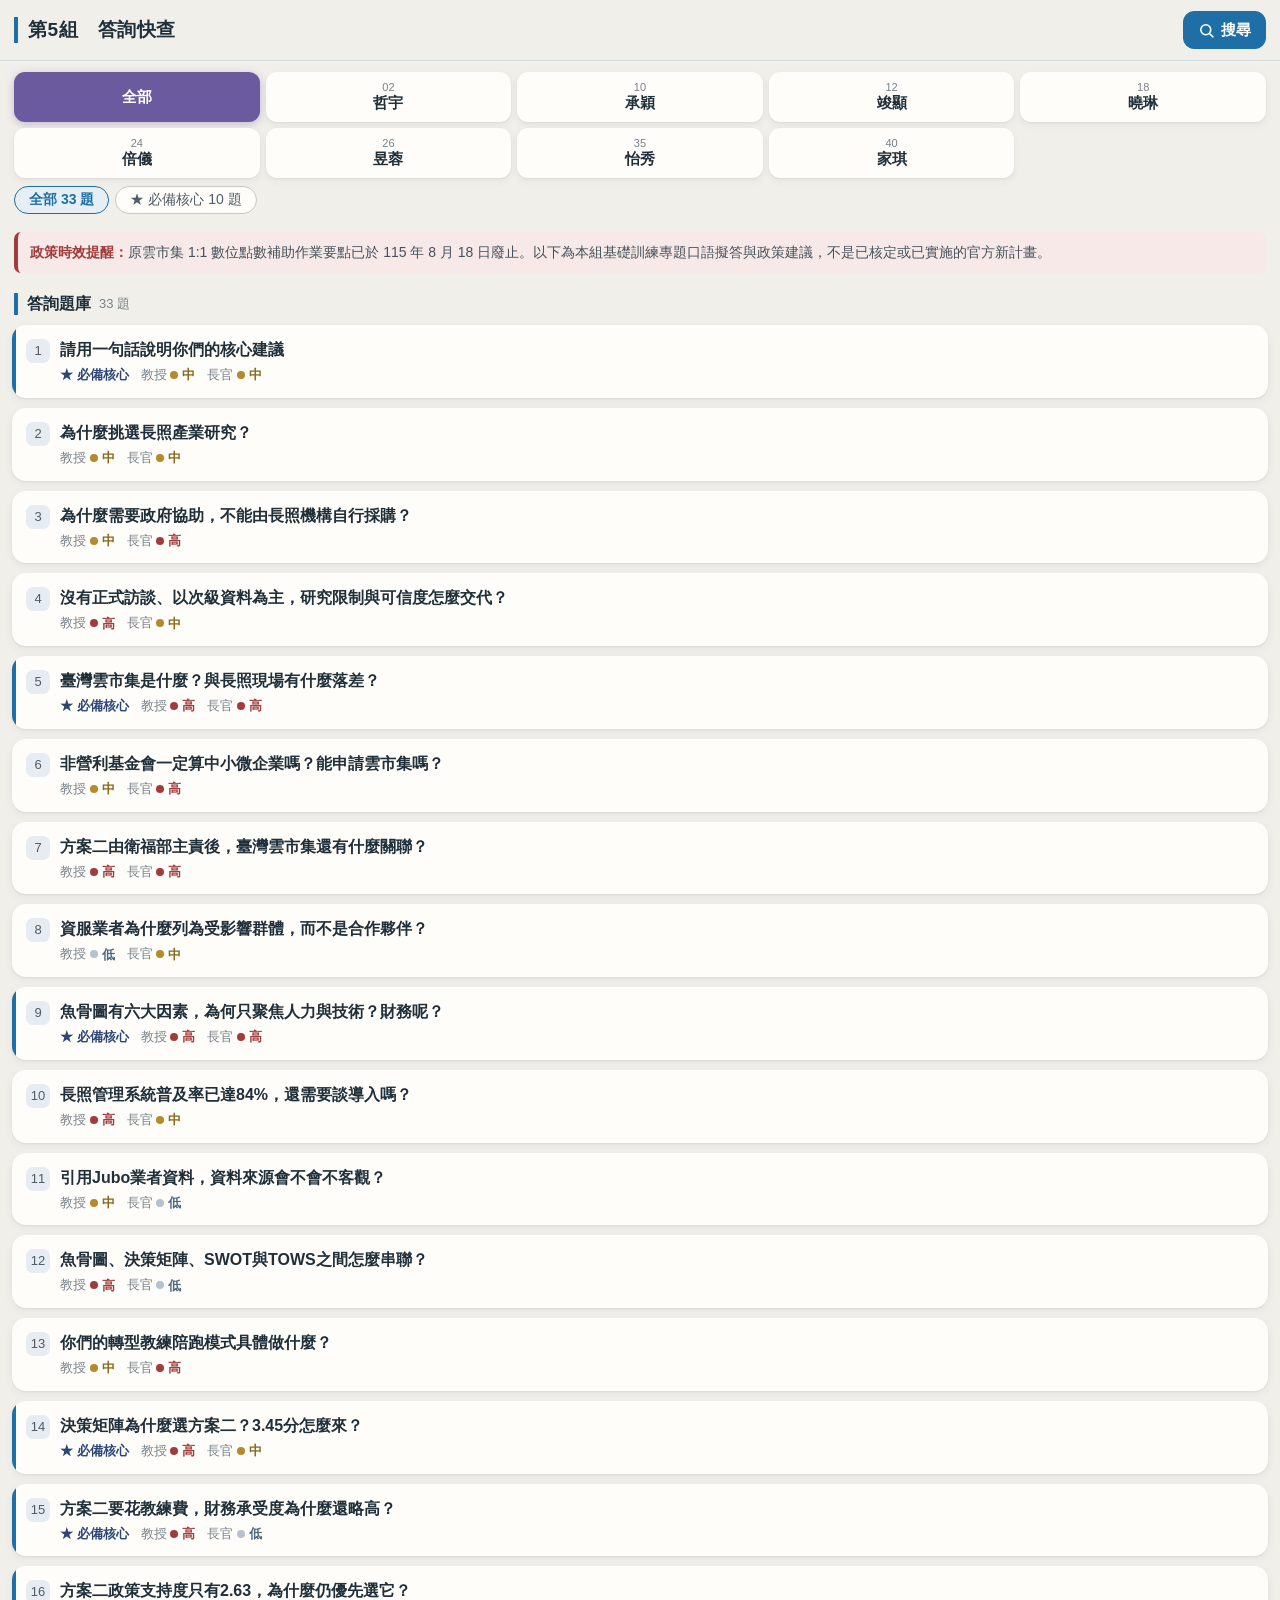
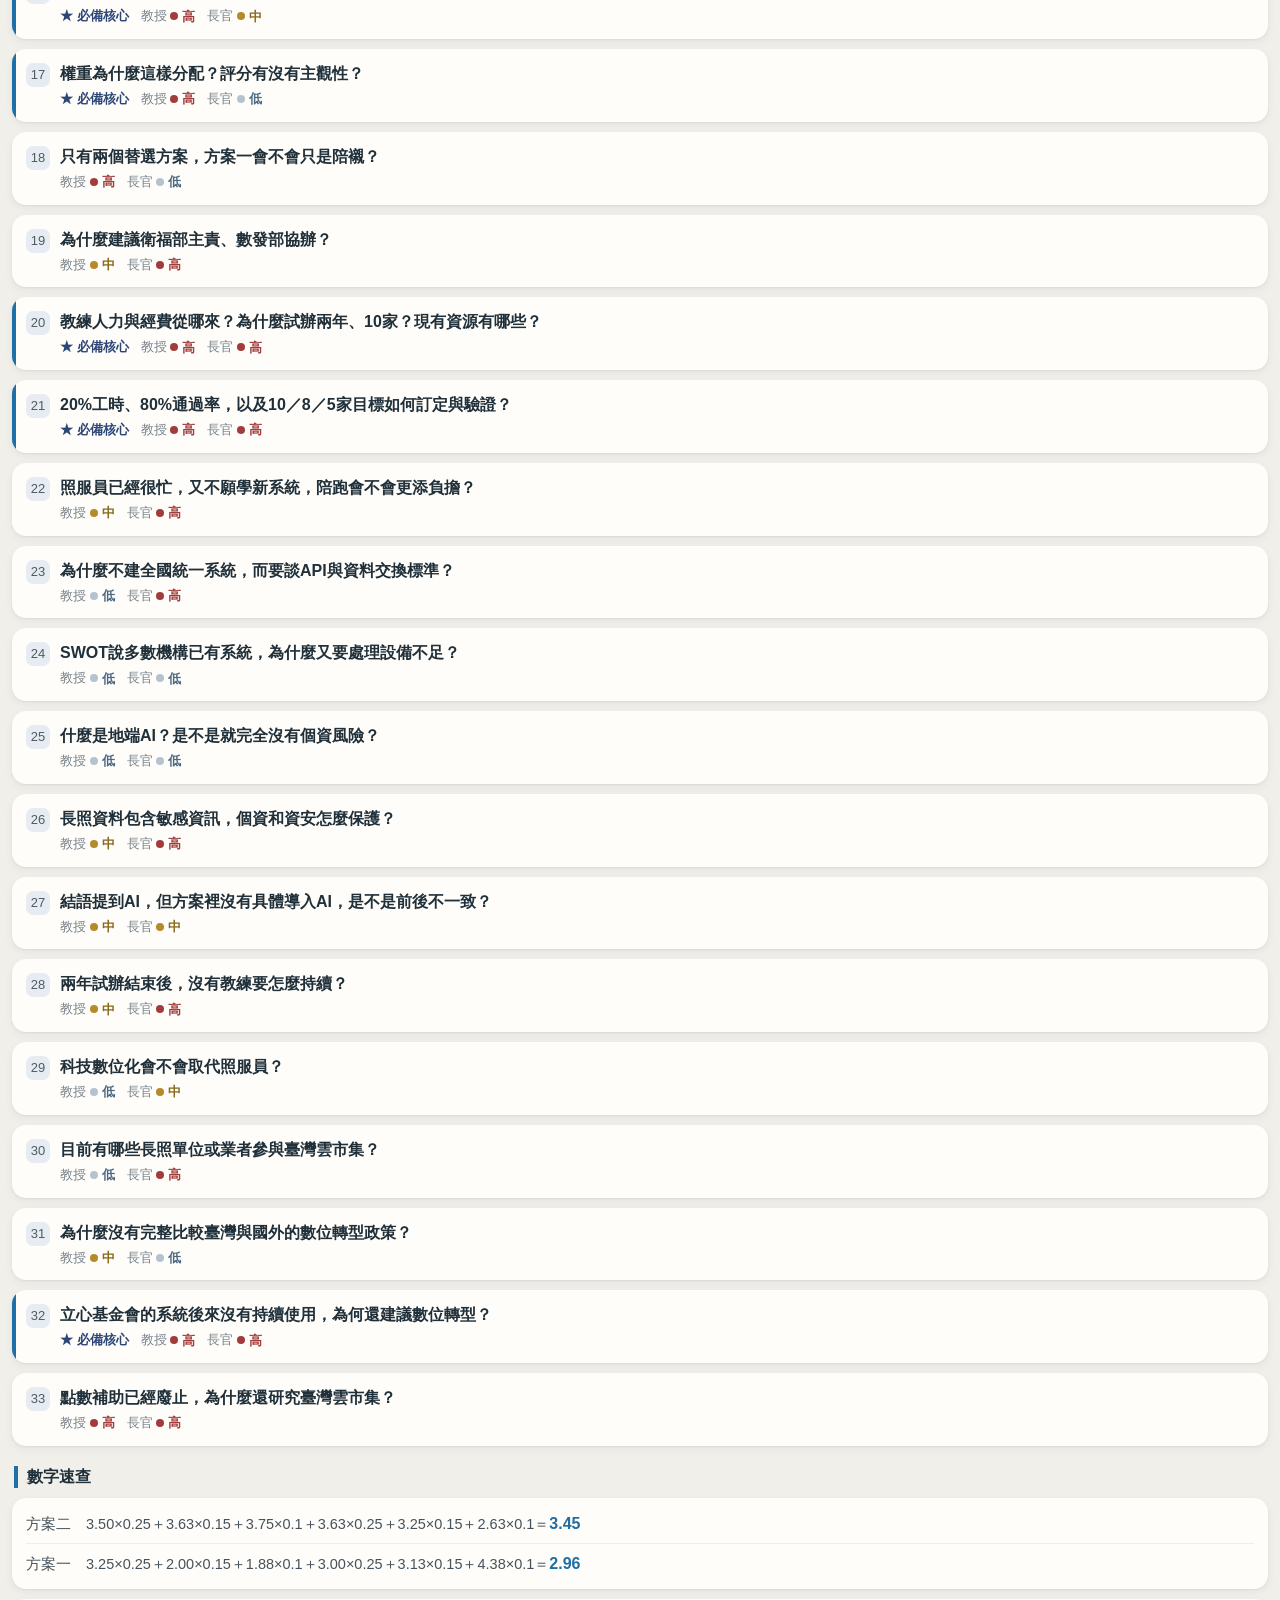
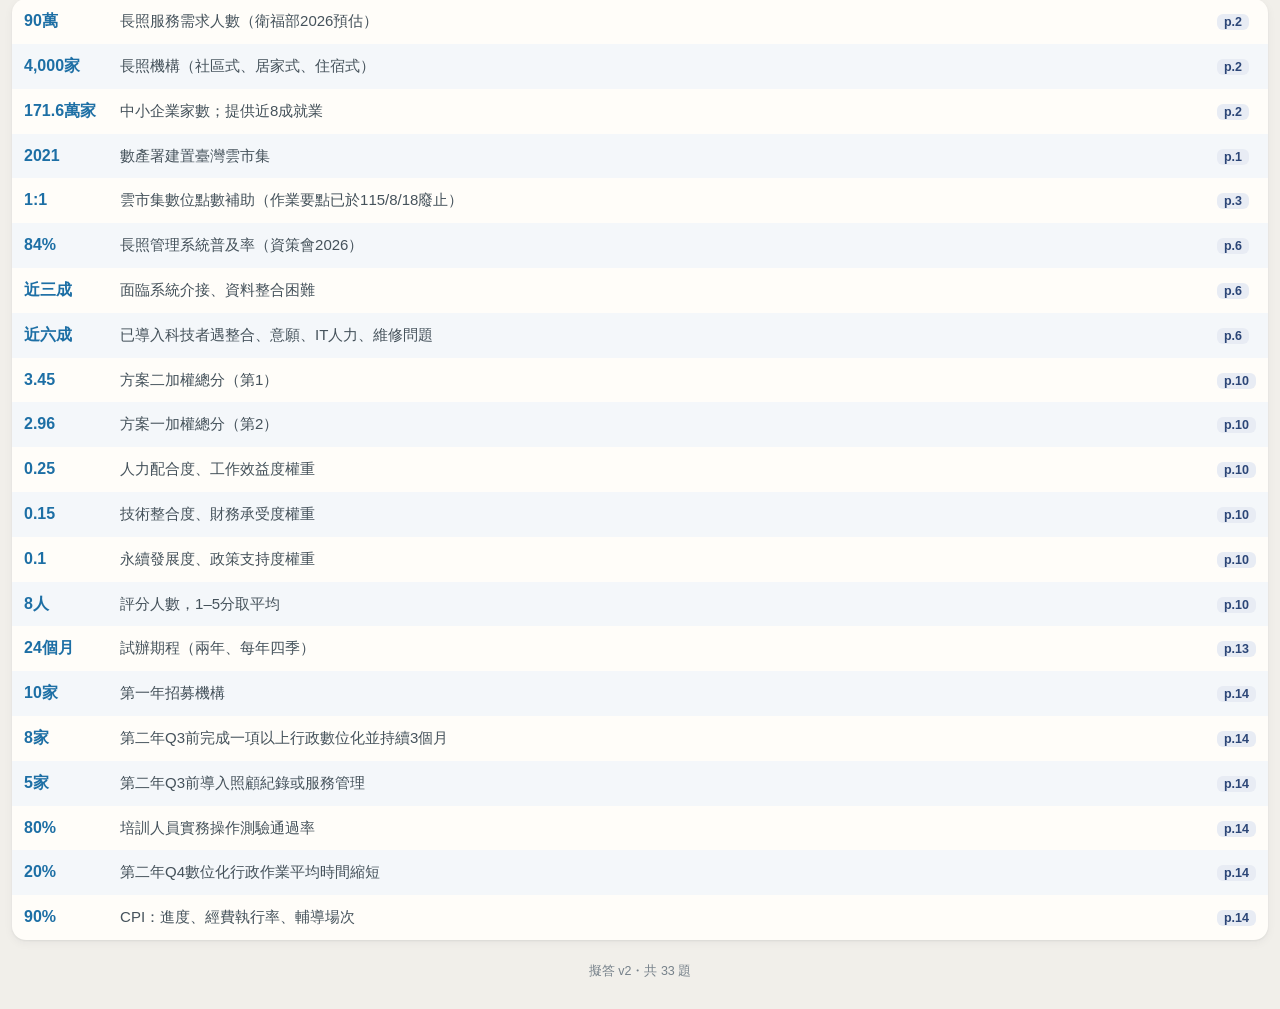
==== commit 0fcab5d5: "g5qa：答詢快查更新為擬答 v2（33題） - 內建資料換成 v2：15秒簡答、記憶關鍵字、40–60秒口語詳答、老師追問補充、教授／長官雙視角（含優先度）、資料提醒、原始問法、核對連結 - 卡片版" ====
--- a/g5qa/index.html
+++ b/g5qa/index.html
@@ -71,7 +71,7 @@
 .role{flex:none;font-size:12px;border-radius:6px;padding:1px 7px;margin-top:2px;border:1px solid}
 .role.main{background:var(--pri-soft);color:var(--pri);border-color:var(--pri-line)}
 .role.help{background:var(--slate-soft);color:var(--slate);border-color:var(--slate-line)}
-.a{display:none;padding:0 14px 14px 48px}
+.a{display:none;padding:0 14px 14px}
 .card.open .a{display:block}
 .key{font-size:16px;font-weight:400;line-height:1.7;color:var(--ink);margin:0 0 8px;padding:9px 11px;background:var(--pri-soft);border-radius:var(--r-sm);border-left:3px solid var(--pri)}
 .a ul{margin:0;padding-left:18px;color:var(--ink2)}
@@ -110,6 +110,30 @@
 .sync a{color:var(--violet);text-decoration:none;font-weight:700;border:1px solid var(--violet);background:var(--violet-soft);border-radius:var(--r-sm);padding:2px 9px}
 .sync .dot{display:inline-block;width:7px;height:7px;border-radius:50%;background:var(--pri);margin-right:5px;vertical-align:1px}
 .sync .dot.off{background:var(--faint)}
+.seg{display:flex;gap:6px;margin-top:8px}
+.sg{flex:none;border:1px solid var(--line);background:var(--card);color:var(--ink-soft);border-radius:999px;padding:4px 14px;font-size:14px;font-family:var(--cn)}
+.sg.on{background:var(--pri-soft);border-color:var(--pri);color:var(--pri);font-weight:700}
+.note{background:var(--seal-soft);border-left:4px solid var(--seal);border-radius:var(--r-sm);padding:9px 12px;margin:10px 2px 0;font-size:14px;line-height:1.65;color:var(--ink2)}
+.note b{color:var(--seal)}
+.sub{display:flex;flex-wrap:wrap;align-items:center;gap:2px 12px;margin-top:3px;font-size:13px;font-weight:400;color:var(--faint);line-height:1.5}
+.sub .star{font-weight:700;color:var(--navy)}
+.pri{display:inline-flex;align-items:center;gap:4px;font-weight:700}
+.pri i{display:inline-block;width:8px;height:8px;border-radius:50%}
+.pri.hi i{background:var(--seal)} .pri.mid i{background:#b58a2b} .pri.lo i{background:var(--slate-line)}
+.pri.hi{color:var(--seal)} .pri.mid{color:#8a6a1f} .pri.lo{color:var(--slate)}
+.lab{display:block;font-size:13px;font-weight:700;color:var(--pri);margin-bottom:3px}
+.mem{display:flex;flex-wrap:wrap;align-items:center;gap:6px 6px;margin:0 0 12px}
+.mem span{background:var(--navy-soft);color:var(--navy);border-radius:6px;padding:2px 9px;font-size:14.5px}
+.mem b{color:var(--faint);font-weight:400;font-size:13px}
+.blk{margin:0 0 12px}
+.blk h4{margin:0 0 3px;font-size:13px;font-weight:700;color:var(--slate)}
+.blk p{margin:0;font-size:15px;line-height:1.8;color:var(--ink2)}
+.view{margin:0 0 8px;padding:9px 11px;background:var(--slate-soft);border-radius:var(--r-sm);font-size:14.5px;line-height:1.65;color:var(--ink2)}
+.view .vh{display:flex;align-items:center;gap:8px;font-size:13px;font-weight:700;color:var(--slate);margin-bottom:2px}
+.view small{display:block;margin-top:4px;font-size:13px;color:var(--faint)}
+.warn{margin:0 0 8px;padding:9px 11px;background:var(--seal-soft);border-radius:var(--r-sm);font-size:14.5px;line-height:1.65;color:var(--ink2)}
+.orig{font-size:13px;color:var(--faint);margin:10px 0 0;line-height:1.6}
+.lnk{font-size:13px;font-weight:700;color:var(--violet);text-decoration:none;border:1px solid var(--violet);background:var(--violet-soft);border-radius:var(--r-sm);padding:1px 8px}
 </style>
 </head>
 <body>
@@ -130,6 +154,7 @@
 </header>
 <div class="top">
   <div class="people" id="people"></div>
+  <div class="seg" id="seg"></div>
 </div>
 
 <main id="main"></main>
@@ -138,11 +163,12 @@
 
 <script>
 // ---- config ----
-const SHEET_ID = "1WL7f148Yto_hLyDM4RUrQTMMTKwEqF81tG5XqvCQgPU";           // Google Sheet id; empty = embedded data only
+// 擬答 v2（33題）已內建。共編表仍是舊版30題欄位，暫不同步；表改成 v2 欄位後，把下行填回 1mVG5XseQLABx_MprO5lab3Ts1Y_ho36Bds1YxPKOs2Y 即恢復同步
+const SHEET_ID = "";           // Google Sheet id; empty = embedded data only
 const EDIT_URL = SHEET_ID ? "https://docs.google.com/spreadsheets/d/"+SHEET_ID+"/edit" : "";
 const SHEET_GID = "19939320";
-const CSV_URLS = SHEET_ID ? ["https://docs.google.com/spreadsheets/d/"+SHEET_ID+"/export?format=csv&gid="+SHEET_GID,"https://docs.google.com/spreadsheets/d/"+SHEET_ID+"/gviz/tq?tqx=out:csv&headers=1&sheet="+encodeURIComponent("擬答")] : [];
-const EMBED = [{"編號": "1", "章節": "全體適用", "類型": "核心", "題目": "一句話說本報告的建議", "關鍵答": "長照機構**不缺數位工具，缺的是讓工具真正用起來的人**，所以我們提出**轉型教練陪跑模式**，用專業陪伴補上導入過程的缺口。", "要點1": "", "要點2": "", "要點3": "", "頁碼": "摘要・p.15", "主答": "全員", "協答": "", "搜尋關鍵字": "結論 總結 一句話 核心 建議 重點 困難"}, {"編號": "2", "章節": "全體適用", "類型": "核心", "題目": "為什麼選長照？", "關鍵答": "長照需求預估**突破90萬人**、機構**逾4,000家**，照服員卻還要兼做**紙本紀錄、核銷、排班**，是最需要用數位減輕行政負擔的產業。", "要點1": "長照3.0把「**導入智慧照顧，善用科技輔具**」列為八大面向之一（p.1）", "要點2": "中小型長照機構跟中小微企業一樣**缺資金、缺人才、缺技術**（p.1–2）", "要點3": "", "頁碼": "p.1–2", "主答": "全員", "協答": "", "搜尋關鍵字": "選題 動機 長照 原因 超高齡 長照3.0 十年計畫"}, {"編號": "3", "章節": "全體適用", "類型": "核心", "題目": "政府為什麼要介入？機構自己買系統不行嗎？", "關鍵答": "機構規模小、**缺資訊人才**，自己買常**買錯、買了不會用**；長照又多由**政府給付、政府評鑑**，行政效率直接影響照護品質，政府有協助的責任。", "要點1": "現行已有雲市集補助，本案是**補強導入環節**，不是另起爐灶", "要點2": "", "要點3": "", "頁碼": "p.1–3", "主答": "全員", "協答": "", "搜尋關鍵字": "政府 介入 正當性 公共問題 為什麼 自己買 市場"}, {"編號": "4", "章節": "全體適用", "類型": "核心", "題目": "本報告有什麼限制？有沒有實際訪談？", "關鍵答": "主要三點：**沒有正式訪談**、**決策矩陣是組內評分**、**經費與教練人數尚未精算**。", "要點1": "資料來自衛福部、資策會、中小企業白皮書；組員曾**聯繫立心基金會**了解系統使用情形（附件2第4次，p.29）", "要點2": "補救：試辦第一年的**需求診斷就是實地蒐集**；正式推動時可**邀機構與業者共同評分**", "要點3": "", "頁碼": "參考資料・p.16", "主答": "全員", "協答": "", "搜尋關鍵字": "限制 不足 訪談 實地 二手資料 調查 立心 缺點"}, {"編號": "5", "章節": "二、現況分析", "類型": "核心", "題目": "雲市集是什麼？跟長照有什麼落差？", "關鍵答": "雲市集是**數產署2021年**建的平台，提供雲端工具加**1:1數位點數補助**；但工具多是**通用型**，長照要的照護紀錄、個資保護、系統整合和現場教學，它補不到。", "要點1": "", "要點2": "", "要點3": "", "頁碼": "p.1、p.3", "主答": "呂承穎", "協答": "劉怡秀、黃竣顯", "搜尋關鍵字": "雲市集 數產署 數發部 點數 補助 SaaS 落差 平台"}, {"編號": "6", "章節": "二、現況分析", "類型": "核心", "題目": "非營利機構算中小微企業嗎？能用雲市集嗎？", "關鍵答": "雲市集是**由資服業者提案申請**，機構是導入場域；非營利機構的資格要**逐案確認**，所以方案二**不綁點數補助**，改由衛福部試辦經費支應。", "要點1": "", "要點2": "", "要點3": "", "頁碼": "附件2第4次・p.29", "主答": "呂承穎", "協答": "黃竣顯、劉怡秀", "搜尋關鍵字": "非營利 基金會 中小微 資格 適用 申請 誰申請 營利"}, {"編號": "7", "章節": "二、現況分析", "類型": "核心", "題目": "方案二由衛福部主責，雲市集還剩什麼角色？", "關鍵答": "雲市集仍是**工具來源與業者媒合**的管道，由數發部協辦；方案二補的是**導入過程中的人**，從「給工具」變成「**給工具，再加人陪跑**」。", "要點1": "", "要點2": "", "要點3": "", "頁碼": "表4-1・p.9", "主答": "郭哲宇", "協答": "黃竣顯、呂承穎", "搜尋關鍵字": "雲市集 角色 題目 關係 現行政策 不同 差異 補助政策"}, {"編號": "8", "章節": "二、現況分析", "類型": "防突襲", "題目": "資服業者為什麼只列「受影響群體」？", "關鍵答": "方案要求業者**簡化介面、設單一客服窗口、配合資料標準**，業者是**被規範配合的一方**。", "要點1": "", "要點2": "", "要點3": "", "頁碼": "p.3", "主答": "呂承穎", "協答": "劉怡秀", "搜尋關鍵字": "利害關係人 資服業者 受影響 廠商 業者"}, {"編號": "9", "章節": "三、問題檢討", "類型": "核心", "題目": "為什麼聚焦人力和技術？財務呢？", "關鍵答": "魚骨圖列了六個面向，其中**財務已有點數補助降低門檻**；**人力與技術是第一線最直接卡住的地方**，所以聚焦這兩項。", "要點1": "六面向：人力、環境、技術、需求認知落差、財務、制度（圖3-1）", "要點2": "財務沒有被忽略，決策矩陣仍有**財務承受度**一項", "要點3": "", "頁碼": "圖3-1・p.5", "主答": "陳昱蓉", "協答": "郭哲宇", "搜尋關鍵字": "聚焦 人力 技術 財務 六面向 魚骨圖 為什麼"}, {"編號": "10", "章節": "三、問題檢討", "類型": "核心", "題目": "系統普及率已達84%，還算「導入」問題嗎？", "關鍵答": "普及率高不代表用得好，同一份資料指出**近三成卡在介接與資料整合**；我們要解決的是**接不起來、用不順**，不是再買系統。", "要點1": "", "要點2": "", "要點3": "", "頁碼": "p.6", "主答": "陳昱蓉", "協答": "郭哲宇", "搜尋關鍵字": "84% 普及率 矛盾 導入 已經有系統 資策會"}, {"編號": "11", "章節": "三、問題檢討", "類型": "防突襲", "題目": "引用來源可信嗎？（Jubo是業者）", "關鍵答": "Jubo只引用它指出的**資安現象**（共用帳號、未做弱點掃描），不引用產品主張；照服員年齡偏高引自**楊梓峻（2024）期刊論文**。", "要點1": "", "要點2": "", "要點3": "", "頁碼": "p.5–6", "主答": "呂曉琳", "協答": "陳昱蓉", "搜尋關鍵字": "Jubo 智齡 業者 客觀 引用 來源 可信 年齡 楊梓峻 文獻"}, {"編號": "12", "章節": "四、解決建議", "類型": "核心", "題目": "分析工具怎麼串起來？", "關鍵答": "**向右魚骨圖找原因**→**向左魚骨圖找對策**→**決策矩陣選方案**→**SWOT/TOWS擬策略**→**甘特圖排期程、KPI訂成效**。", "要點1": "SWOT看內外部條件，TOWS把四者**交叉組合成策略**（表4-3、4-4）", "要點2": "頁碼：圖3-1 p.5／圖4-1 p.8／表4-2 p.10／表4-3、4-4 p.11–12／表4-5 p.13", "要點3": "", "頁碼": "p.5–14", "主答": "郭哲宇", "協答": "陳昱蓉", "搜尋關鍵字": "方法 工具 魚骨圖 SWOT TOWS 甘特圖 架構 課程所學 分析"}, {"編號": "13", "章節": "四、解決建議", "類型": "核心", "題目": "陪跑模式怎麼做？", "關鍵答": "四個步驟：**需求診斷、分級培訓、到點陪跑、持續追蹤**，讓機構從不會用、學著用，到**自己會用**。", "要點1": "試辦**24個月**，第一年招**10家**", "要點2": "先做排班、出勤、電子表單，再導入照顧紀錄與系統介接（表4-5）", "要點3": "", "頁碼": "表4-1 p.9・表4-5 p.13", "主答": "郭哲宇", "協答": "陳昱蓉", "搜尋關鍵字": "陪跑 教練 執行 怎麼做 步驟 方案二 內容"}, {"編號": "14", "章節": "四、解決建議", "類型": "核心", "題目": "為什麼選方案二？3.45怎麼算？", "關鍵答": "加權後**方案二3.45、方案一2.96**，差距主要來自**技術整合度與永續發展度**。", "要點1": "3.50×0.25＋3.63×0.15＋3.75×0.1＋3.63×0.25＋3.25×0.15＋2.63×0.1＝**3.45**", "要點2": "8人各給1–5分，取平均後加權", "要點3": "", "頁碼": "表4-2・p.10", "主答": "郭哲宇", "協答": "陳昱蓉", "搜尋關鍵字": "3.45 2.96 決策矩陣 分數 計算 加權 選擇 為什麼選"}, {"編號": "15", "章節": "四、解決建議", "類型": "核心", "題目": "方案二財務承受度為什麼比較高？", "關鍵答": "註5是**從機構角度看成本**：方案一機構要**自付一半**，沒人輔導還可能買錯、閒置；方案二由**政府試辦經費支應**，又從低成本工具起步。", "要點1": "兩案只差0.12分，加權後**只差0.018**，不影響結果", "要點2": "報告未逐項寫評分理由，這是組內統一的口徑", "要點3": "", "頁碼": "註5・p.10", "主答": "郭哲宇", "協答": "陳昱蓉", "搜尋關鍵字": "財務 承受度 成本 比較省 費用 註5"}, {"編號": "16", "章節": "四、解決建議", "類型": "核心", "題目": "方案二政策支持度只有2.63，為什麼還選？", "關鍵答": "方案一**直接用現成的雲市集資源**，方案二要**另編預算、跨部會協調**，分數低是合理的；這項權重只有**0.1**，就算兩案打平，方案二仍然領先。", "要點1": "", "要點2": "", "要點3": "", "頁碼": "表4-2・p.10", "主答": "郭哲宇", "協答": "陳昱蓉", "搜尋關鍵字": "政策支持度 2.63 4.38 分數低 註6"}, {"編號": "17", "章節": "四、解決建議", "類型": "核心", "題目": "權重怎麼定？分數客觀嗎？", "關鍵答": "權重反映本案核心：**人力配合度、工作效益度各0.25**，因為重點是第一線願不願意用、能不能省事。", "要點1": "技術整合、財務承受各0.15；永續發展、政策支持各0.1", "要點2": "評分有主觀成分，但**指標與權重先訂好才評分**；正式推動可邀機構與業者共評", "要點3": "", "頁碼": "表4-2・p.10", "主答": "郭哲宇", "協答": "陳昱蓉", "搜尋關鍵字": "權重 客觀 主觀 評分 標準 指標"}, {"編號": "18", "章節": "四、解決建議", "類型": "核心", "題目": "方案一是不是稻草人？為什麼只比兩案？", "關鍵答": "方案一就是**現行做法**，以現狀當比較基準是政策分析的常規；方案二是從**四案逐步整併**出來的。", "要點1": "四案→三案→兩案（附件2第5次 p.33、第6次 p.39）", "要點2": "方案二整併了「專業輔導」與「階段導入」兩案", "要點3": "", "頁碼": "表4-1・p.9", "主答": "郭哲宇", "協答": "陳昱蓉", "搜尋關鍵字": "稻草人 對照 兩案 方案一 合併 替選方案 為什麼只有"}, {"編號": "19", "章節": "四、解決建議", "類型": "核心", "題目": "為什麼由衛福部主責？", "關鍵答": "**人力面屬長照政策，由衛福部主責**；**技術面交給數發部數產署**協辦，中企署負責產業輔導，各用專長分工。", "要點1": "衛福部不是資訊專業機關，所以技術交給數發部", "要點2": "", "要點3": "", "頁碼": "p.3・表4-5 p.13", "主答": "郭哲宇", "協答": "陳昱蓉", "搜尋關鍵字": "衛福部 數發部 主責 協辦 分工 機關 跨部會 中企署"}, {"編號": "20", "章節": "四、解決建議", "類型": "核心", "題目": "經費、教練人力從哪來？為什麼兩年、10家？", "關鍵答": "經費由**衛福部編列試辦預算**，可結合既有補助；**目前尚未精算**，這點照實說。", "要點1": "兩年：第一年診斷與基礎數位化，第二年導入照顧紀錄並評估", "要點2": "先以**10家**控制輔導品質，成效確認後再擴大", "要點3": "", "頁碼": "p.13–14", "主答": "郭哲宇", "協答": "吳倍儀", "搜尋關鍵字": "經費 預算 錢 教練人數 人力 兩年 24個月 10家 樣本 規模"}, {"編號": "21", "章節": "四、解決建議", "類型": "核心", "題目": "行政時間縮短20%的依據？沒達標怎麼辦？", "關鍵答": "20%是**試辦目標值，不是已驗證的成果**；導入前先量**基準工時**，第二年第四季再比較。", "要點1": "沒達標就檢討流程與訓練，**滾動修正**", "要點2": "服務品質之後可加紀錄完整率、家屬滿意度", "要點3": "", "頁碼": "p.14", "主答": "郭哲宇", "協答": "吳倍儀", "搜尋關鍵字": "20% KPI 績效 依據 達標 失敗 成效 服務品質 證明"}, {"編號": "22", "章節": "四、解決建議", "類型": "核心", "題目": "機構缺人、怕增加負擔、不願配合怎麼辦？", "關鍵答": "採**到點輔導、短時數、分批上課**並配合排班，初期**紙電雙軌**，不增加第一線負擔。", "要點1": "先做排班、出勤、電子表單，讓人員**先看到省時**", "要點2": "再以**評鑑獎勵**給誘因（TOWS的WT策略，p.12）", "要點3": "", "頁碼": "p.7", "主答": "郭哲宇", "協答": "陳昱蓉", "搜尋關鍵字": "缺人 上課 負擔 不配合 抗拒 意願 年長 照服員 培訓 排班 評鑑"}, {"編號": "23", "章節": "四、解決建議", "類型": "防突襲", "題目": "系統接不起來？為什麼不做全國統一系統？", "關鍵答": "訂**資料交換標準與API**，先接衛福部的照顧服務管理平台與長照人員管理系統；機構差異大，所以**訂標準、不統一系統**。", "要點1": "", "要點2": "", "要點3": "", "頁碼": "p.7", "主答": "郭哲宇", "協答": "陳昱蓉", "搜尋關鍵字": "串接 介接 API 整合 統一系統 全國 標準 格式"}, {"編號": "24", "章節": "四、解決建議", "類型": "防突襲", "題目": "SWOT說多數有設備，又說要處理設備不足？", "關鍵答": "**多數機構已有設備**（系統普及率84%），**少數不足的在需求診斷時盤點**，兩者不衝突。", "要點1": "", "要點2": "", "要點3": "", "頁碼": "表4-3・p.11", "主答": "郭哲宇", "協答": "陳昱蓉", "搜尋關鍵字": "SWOT 矛盾 設備 電腦 不足 優勢"}, {"編號": "25", "章節": "四、解決建議", "類型": "防突襲", "題目": "地端AI是什麼？", "關鍵答": "資料**留在機構自己的主機運算、不上雲端**，降低個資外流風險。", "要點1": "", "要點2": "", "要點3": "", "頁碼": "p.7", "主答": "陳昱蓉", "協答": "郭哲宇", "搜尋關鍵字": "地端AI AI 人工智慧 雲端 本地"}, {"編號": "26", "章節": "四、解決建議", "類型": "防突襲", "題目": "個資怎麼保護？", "關鍵答": "**資安檢核表、帳號不共用、定期資安訓練與檢測**，導入前先做資安測試。", "要點1": "", "要點2": "", "要點3": "", "頁碼": "p.7", "主答": "陳昱蓉", "協答": "郭哲宇", "搜尋關鍵字": "個資 資安 隱私 外洩 帳號 共用"}, {"編號": "27", "章節": "四、解決建議", "類型": "防突襲", "題目": "8家、5家、80%怎麼訂？", "關鍵答": "由10家逐步收斂：**基礎數位化較容易，訂8家**；**照顧紀錄較難，訂5家**；80%是培訓後實作測驗通過率。", "要點1": "", "要點2": "", "要點3": "", "頁碼": "p.14", "主答": "郭哲宇", "協答": "吳倍儀", "搜尋關鍵字": "8家 5家 80% KPI 目標 怎麼訂"}, {"編號": "28", "章節": "五、結語", "類型": "防突襲", "題目": "結語提到AI，方案裡卻沒有？", "關鍵答": "結語講的是**長期願景**，試辦先做**基礎數位化**，照顧紀錄、智慧照護在中後期才導入。", "要點1": "", "要點2": "", "要點3": "", "頁碼": "p.15", "主答": "吳倍儀", "協答": "洪家琪", "搜尋關鍵字": "結語 AI 人工智慧 願景 超出"}, {"編號": "29", "章節": "五、結語", "類型": "防突襲", "題目": "試辦結束後怎麼延續？", "關鍵答": "靠**機構內的種子教師**、**懶人包與短影音**，再要求業者設**單一客服窗口並訂回應時限**。", "要點1": "", "要點2": "", "要點3": "", "頁碼": "p.7", "主答": "吳倍儀", "協答": "洪家琪", "搜尋關鍵字": "永續 延續 結束後 沒預算 種子教師 客服"}, {"編號": "30", "章節": "五、結語", "類型": "防突襲", "題目": "會不會取代照服員？", "關鍵答": "省下的是**文書時間**，不是照護人力；目的是讓照服員**回到照護本業**。", "要點1": "", "要點2": "", "要點3": "", "頁碼": "p.15", "主答": "吳倍儀", "協答": "洪家琪", "搜尋關鍵字": "取代 失業 照服員 人力 科技"}];
+const CSV_URLS = SHEET_ID ? ["https://docs.google.com/spreadsheets/d/"+SHEET_ID+"/export?format=csv","https://docs.google.com/spreadsheets/d/"+SHEET_ID+"/gviz/tq?tqx=out:csv&headers=1&sheet="+encodeURIComponent("擬答")] : [];
+const EMBED = [{"編號": "1", "分類": "核心立場", "必備核心": "是", "題目": "請用一句話說明你們的核心建議", "15秒簡答": "本組主張以教練陪跑，協助長照機構把數位工具真正用起來、持續用下去。", "記憶關鍵字": "數位工具 → 真正會用 → 教練陪跑 → 持續使用", "口語詳答": "本組的核心建議是，長照數位轉型不能只停留在採購系統。真正重要的是第一線人員能否順利操作、行政工作能否減輕，以及遇到問題時有沒有持續支援。因此，本組提出「轉型教練陪跑模式」，從需求盤點、分級培訓到後續追蹤，讓數位科技成為照護工作的助力，而不只是多一套設備。", "追問補充": "回應時先點出「使用效益」而非「採購數量」；若老師要求具體作法，再接需求盤點、分級教學與持續追蹤。", "教授優先": "中", "教授視角": "用一句話指出研究發現和方案的因果連結。", "教授理由": "驗收研究主軸是否聚焦，通常作為開場或收尾。", "長官優先": "中", "長官視角": "以一句話說明方案能帶給機構的具體改變。", "長官理由": "長官可能要求迅速說出政策效益與民眾受益。", "原始問法": "一句話說本報告的建議", "資料提醒": "", "核對連結": "", "頁碼": "摘要、結語 p.15", "主答": "全員", "搜尋關鍵字": "結論 總結 一句話 核心 建議 重點 困難"}, {"編號": "2", "分類": "核心立場", "必備核心": "", "題目": "為什麼挑選長照產業研究？", "15秒簡答": "本組選擇長照，是因應超高齡社會與照護人力壓力，希望先減少重複性行政工作。", "記憶關鍵字": "超高齡 → 人力不足 → 行政負擔 → 科技減負", "口語詳答": "本組選擇長照產業作為研究對象，主要考量臺灣進入超高齡社會後，長照服務需求增加，但機構仍面臨人力不足與行政負擔。照護人員除了照顧長者，往往也要處理排班、服務紀錄與核銷。以這次基礎訓練的專題立場，本組認為，政府若能協助機構先改善這些重複作業，就有機會讓人力更專注於照護服務，也符合長照3.0推動智慧照顧的政策方向。", "追問補充": "書面報告引用2026年長照服務需求突破90萬人及機構逾4,000家等數據；回答時可說「依報告引用資料」，避免推論所有機構都屬中小微企業。", "教授優先": "中", "教授視角": "選長照而非餐飲或其他中小微產業，有何研究依據？", "教授理由": "檢視研究標的選擇是否有理據與明確界線。", "長官優先": "中", "長官視角": "哪些類型、規模與區域的長照機構最需要優先輔導？", "長官理由": "長官重視服務需求與政策資源投放的對象。", "原始問法": "為什麼選長照？", "資料提醒": "", "核對連結": "", "頁碼": "p.1–2", "主答": "全員", "搜尋關鍵字": "選題 動機 長照 原因 超高齡 長照3.0 十年計畫"}, {"編號": "3", "分類": "核心立場", "必備核心": "", "題目": "為什麼需要政府協助，不能由長照機構自行採購？", "15秒簡答": "本組認為政府可協助縮小資訊落差，不是替所有機構買系統，而是提供盤點、媒合與輔導。", "記憶關鍵字": "資訊落差 → 避免錯買 → 需求媒合 → 政府輔導", "口語詳答": "本組認為，長照機構當然可以自行選購系統，但部分中小型機構欠缺資訊專業人員，未必能判斷工具是否符合照護流程，也不容易掌握後續維護成本。從公共政策角度，政府可以協助建立需求診斷、工具資訊及專業媒合機制，降低選錯系統或使用不順的風險。這不是主張政府包辦採購，而是讓有限公共資源更有效地支持長照服務。", "追問補充": "避免說「政府一定有責任替機構買單」；宜聚焦政策介入的公共利益、資訊落差及協助機制。", "教授優先": "中", "教授視角": "政府介入這個市場問題的理論與政策必要性是什麼？", "教授理由": "關乎公共介入正當性，但不是本報告評選工具核心。", "長官優先": "高", "長官視角": "政府為何要做，與民間資訊服務業者如何分工？", "長官理由": "會牽涉公帑投入、政府角色界線與民間市場分工。", "原始問法": "政府為什麼要介入？機構自己買系統不行嗎？", "資料提醒": "", "核對連結": "", "頁碼": "p.1–3", "主答": "全員", "搜尋關鍵字": "政府 介入 正當性 公共問題 為什麼 自己買 市場"}, {"編號": "4", "分類": "研究與證據", "必備核心": "", "題目": "沒有正式訪談、以次級資料為主，研究限制與可信度怎麼交代？", "15秒簡答": "本組主要依文獻與次級資料分析，並參考非正式案例分享；未做正式訪談，是研究限制。", "記憶關鍵字": "文獻資料 → 非正式案例 → 無正式訪談 → 試辦再驗證", "口語詳答": "本組這次主要使用衛福部、資策會等資料，以及研究文獻和產業報導進行分析，也參考了立心基金會相關員工的非正式經驗分享。不過，本組沒有完成正式且具代表性的機構訪談，因此只能提出可能的共通問題，不能說已驗證所有長照機構都是如此。另外，決策矩陣由組員評分，經費也尚未精算。若未來真正試辦，應先蒐集不同機構與資服業者的意見，再修正方案。", "追問補充": "三項主要限制：正式訪談不足、決策矩陣由組員評分、經費及教練人力尚未細算。來源資料可輔助判斷，但不宜宣稱「已經證實因果」。", "教授優先": "高", "教授視角": "沒有正式訪談，如何確認魚骨圖問題是產業共通痛點？", "教授理由": "方法論、樣本限制與論證強度是教授典型追問。", "長官優先": "中", "長官視角": "試辦前會如何補齊需求調查、風險和實地訪查？", "長官理由": "實務會在計畫設計階段要求需求證據，但不一定深究研究方法。", "原始問法": "本報告有什麼限制？有沒有實際訪談？ ／ 你們的資料很多來自次級資料，如何確保是長照產業的痛點？", "資料提醒": "立心內容是非正式經驗分享，不能寫成有正式訪談樣本。", "核對連結": "https://docs.google.com/spreadsheets/d/1mVG5XseQLABx_MprO5lab3Ts1Y_ho36Bds1YxPKOs2Y/edit?gid=1721214542#gid=1721214542", "頁碼": "參考資料 p.16、附件2", "主答": "全員", "搜尋關鍵字": "限制 不足 訪談 實地 二手資料 調查 立心 缺點"}, {"編號": "5", "分類": "政策與對象", "必備核心": "是", "題目": "臺灣雲市集是什麼？與長照現場有什麼落差？", "15秒簡答": "本組借鏡雲市集過去的工具媒合經驗；長照仍需照護流程、資安與持續教學配套。", "記憶關鍵字": "雲市集媒合 → 通用工具 → 長照特殊需求 → 持續教學", "口語詳答": "本組研究的臺灣雲市集，是政府過去整合雲端工具與資服業者的政策案例，也曾提供數位點數補助。但長照的工作不只有一般辦公行政，還涉及照護紀錄、個資保護及系統間資料整合。即使平台有適合的軟體，機構仍可能面臨不會操作或欠缺技術支援的問題。因此，本組希望從這項政策經驗出發，補強需求診斷、實務教學與後續維運，而不是單純增加採購。", "追問補充": "舊有1:1數位點數補助的作業要點已於115年8月18日廢止，回答時必須用「過去曾提供」而非「現在有」。", "教授優先": "高", "教授視角": "臺灣雲市集與長照需求的落差有哪些可驗證資料？", "教授理由": "直接檢驗研究題目、研究標的與問題分析一致性。", "長官優先": "高", "長官視角": "雲市集工具是否仍適用？與長照專用平台如何避免重複？", "長官理由": "關係政策工具適切性及避免重複建置。", "原始問法": "雲市集是什麼？跟長照有什麼落差？", "資料提醒": "1:1點數補助是歷史措施，不是現行可申請經費。", "核對連結": "https://law.moda.gov.tw/LawContentSource.aspx?id=FL095994", "頁碼": "p.1、p.3", "主答": "呂承穎", "搜尋關鍵字": "雲市集 數產署 數發部 點數 補助 SaaS 落差 平台"}, {"編號": "6", "分類": "政策與對象", "必備核心": "", "題目": "非營利基金會一定算中小微企業嗎？能申請雲市集嗎？", "15秒簡答": "本組認為非營利機構不能一概視為中小微企業，補助資格應依各計畫規定確認。", "記憶關鍵字": "非營利不等同企業 → 逐案看資格 → 不綁舊補助 → 另規劃試辦", "口語詳答": "本組在整理長照產業時發現，服務提供者包含公司、社團法人、基金會及其他不同型態。組織規模小，不代表一定符合中小企業的法定定義；各年度雲市集方案的申請主體也可能不同。因此，本組不會直接認定所有非營利長照機構都能申請原有補助。若實際規劃試辦，必須先分別確認機構資格、資服業者資格與現行政策規定，再評估其他可行的輔導途徑。", "追問補充": "原始表內提到「資服業者提案」是部分方案機制，不代表所有時期的雲市集規則一樣。", "教授優先": "中", "教授視角": "非營利長照機構是否符合中小微企業或補助資格？", "教授理由": "涉及研究對象定義與政策適用範圍，屬重要補充。", "長官優先": "高", "長官視角": "不符合資格的基金會或法人要如何納入試辦？", "長官理由": "長官會直接追問補助資格、平等性與行政可執行性。", "原始問法": "非營利機構算中小微企業嗎？能用雲市集嗎？", "資料提醒": "不可保證非營利機構可取得點數補助。", "核對連結": "", "頁碼": "附件2 p.29", "主答": "呂承穎", "搜尋關鍵字": "非營利 基金會 中小微 資格 適用 申請 誰申請 營利"}, {"編號": "7", "分類": "政策與對象", "必備核心": "", "題目": "方案二由衛福部主責後，臺灣雲市集還有什麼關聯？", "15秒簡答": "本組把雲市集視為政策經驗，方案二則補上長照機構導入、學習與持續使用的缺口。", "記憶關鍵字": "雲市集政策經驗 → 工具與業者 → 補導入缺口 → 陪跑持續用", "口語詳答": "本組沒有主張所有長照機構都要重新透過雲市集購買系統。題目中的雲市集，是政府整合工具與資服業者的代表性政策經驗；本組提出的「轉型教練陪跑模式」，則是從長照機構實際需求出發。教練會先盤點原有設備與作業流程，能沿用的就優先沿用，不足的部分再評估媒合工具或技術支援。也就是借鏡平台經驗，但把政策成效放在實際使用，而不是購買數量。", "追問補充": "題名與方案間的關係可概括為「借鏡平台、改善導入、重視效益」。", "教授優先": "高", "教授視角": "方案二由衛福部主責後，題名為何仍寫臺灣雲市集？", "教授理由": "題目與結論是否脫節，是最容易被挑出的邏輯點之一。", "長官優先": "高", "長官視角": "雲市集、衛福部與數發部的實際角色如何串接？", "長官理由": "權責分工及跨部會合作必須說得具體。", "原始問法": "方案二由衛福部主責，雲市集還剩什麼角色？", "資料提醒": "", "核對連結": "", "頁碼": "表4-1 p.9", "主答": "郭哲宇", "搜尋關鍵字": "雲市集 角色 題目 關係 現行政策 不同 差異 補助政策"}, {"編號": "8", "分類": "研究與證據", "必備核心": "", "題目": "資服業者為什麼列為受影響群體，而不是合作夥伴？", "15秒簡答": "本組認為資服業者同時是受影響者與執行夥伴，利害關係人分類可以再補強。", "記憶關鍵字": "受影響者 → 合作夥伴 → 共同測試 → 分類可補強", "口語詳答": "本組在利害關係人分析中，把資服業者列為受影響群體，是因為方案可能要求廠商配合簡化介面、提供客服與系統介接。不過從實際執行來看，資服業者也必須參與需求討論與技術改善，確實是重要的合作夥伴。因此，本組認為這項分類還可以更完整，將資服業者定位為「受政策影響、同時參與執行」的利害關係人，並在推動時納入意見。", "追問補充": "宜坦承圖表可補強，不宜堅持資服業者只能是受影響群體。", "教授優先": "低", "教授視角": "資服業者在利害關係人圖中的分類是否恰當？", "教授理由": "利害關係人分類是細節，通常次於核心評選與效益。", "長官優先": "中", "長官視角": "資服廠商需要負責哪些服務水準和後續支援？", "長官理由": "長官會在採購、契約和客服責任上接著追問。", "原始問法": "資服業者為什麼只列「受影響群體」？", "資料提醒": "", "核對連結": "", "頁碼": "p.3–4", "主答": "呂承穎", "搜尋關鍵字": "利害關係人 資服業者 受影響 廠商 業者"}, {"編號": "9", "分類": "問題與策略", "必備核心": "是", "題目": "魚骨圖有六大因素，為何只聚焦人力與技術？財務呢？", "15秒簡答": "本組先盤點六大因素，再考量專題範圍，優先處理直接影響使用的人力與技術問題。", "記憶關鍵字": "六面向盤點 → 資源有限 → 聚焦人力技術 → 財務另配套", "口語詳答": "本組透過向右魚骨圖，先盤點人力、環境、技術、財務等六個面向；但基礎訓練專題的研究時間與方案資源有限，因此在解決建議中優先聚焦人力及技術。原因是即使有經費購買工具，若第一線不會操作，或缺少維護和系統整合，仍無法發揮效益。財務問題並未被忽略，本組仍在決策矩陣納入財務承受度，並建議透過分階段導入與成本評估降低負擔。", "追問補充": "不要用「現在雲市集還有點數補助，所以財務已解決」作理由；此說法不符合補助作業要點已廢止的現況。", "教授優先": "高", "教授視角": "六大因素如何篩選出人力與技術，是否有優先性證據？", "教授理由": "由問題診斷跳到優先方案，屬分析邏輯核心。", "長官優先": "高", "長官視角": "其他因素如資金、城鄉差距要如何配套處理？", "長官理由": "方案選定後仍須交代財務與制度面的配套。", "原始問法": "為什麼聚焦人力和技術？財務呢？ ／ 你們向右魚骨圖分析了六大因素，為什麼最後只選擇人力與技術？財務問題不是也很重要嗎？", "資料提醒": "舊數位點數補助已廢止，不能視為目前財務障礙已排除。", "核對連結": "https://law.moda.gov.tw/LawContentSource.aspx?id=FL095994", "頁碼": "圖3-1 p.5、圖4-1 p.8", "主答": "陳昱蓉", "搜尋關鍵字": "聚焦 人力 技術 財務 六面向 魚骨圖 為什麼"}, {"編號": "10", "分類": "研究與證據", "必備核心": "", "題目": "長照管理系統普及率已達84%，還需要談導入嗎？", "15秒簡答": "本組認為「有系統」不等於「用得好」，仍須處理操作、維運與系統資料整合。", "記憶關鍵字": "84%是部分調查 → 有系統≠用得好 → 操作與介接 → 維運持續", "口語詳答": "本組引用的84%是特定調查中的管理系統普及情形，不能直接代表所有類型長照機構都已完成數位轉型。即使已建置系統，仍可能遇到員工不熟悉操作、人員異動後缺乏交接、資料要重複登錄等問題。因此，本組所說的「導入」，不只是購買或安裝，而是包含實際使用、持續維護與流程改善。這也是本組提出教練陪跑的主要原因。", "追問補充": "原始表把「近三成」直接當作系統介接困難的比例，容易混淆調查題項；答辯時避免未核對分母就引用。", "教授優先": "高", "教授視角": "84%普及率的分母是什麼？與導入問題是否矛盾？", "教授理由": "易質疑統計外推、樣本及推論是否正確。", "長官優先": "中", "長官視角": "既有系統已很多，是否只需整合而不必再買系統？", "長官理由": "關心避免重複採購和系統整合的成本。", "原始問法": "系統普及率已達84%，還算「導入」問題嗎？", "資料提醒": "84%有樣本與調查範圍限制，勿說成全臺所有長照機構。", "核對連結": "https://ideas-dtri.iii.org.tw/%E7%94%A2%E6%A5%AD%E8%B3%87%E8%A8%8A/health-2/amp/", "頁碼": "p.6", "主答": "陳昱蓉", "搜尋關鍵字": "84% 普及率 矛盾 導入 已經有系統 資策會"}, {"編號": "11", "分類": "研究與證據", "必備核心": "", "題目": "引用Jubo業者資料，資料來源會不會不客觀？", "15秒簡答": "本組以官方與研究資料為主，業者文章作為實務觀察，不直接推論整個產業。", "記憶關鍵字": "官方研究為主 → 業者觀察為輔 → 區分立場 → 避免過度推論", "口語詳答": "本組理解資服業者的文章可能帶有商業立場，因此在蒐集資料時，以衛福部、資策會及研究文獻作為主要依據，業者資料則用來補充現場可能遇到的資安或操作情境。例如共用帳號或維護困難，可視為需要注意的風險，但不能因為一篇企業文章，就認定所有長照機構都有相同問題。本組也把資料來源的代表性列為研究限制之一。", "追問補充": "尤其共用帳號或弱點掃描不足應表述為「可能風險」而非斷言所有機構皆如此。", "教授優先": "中", "教授視角": "採用資服業者資料，如何避免利益衝突與證據偏誤？", "教授理由": "文獻可信度可能被追問，但不一定是主要題目。", "長官優先": "低", "長官視角": "若採購業者同時提供研究資料，如何保持公正？", "長官理由": "長官主要關心採購規範，業者文獻可信度非第一線核心。", "原始問法": "引用來源可信嗎？（Jubo是業者）", "資料提醒": "", "核對連結": "", "頁碼": "p.5–6", "主答": "呂曉琳", "搜尋關鍵字": "Jubo 智齡 業者 客觀 引用 來源 可信 年齡 楊梓峻 文獻"}, {"編號": "12", "分類": "評選與工具", "必備核心": "", "題目": "魚骨圖、決策矩陣、SWOT與TOWS之間怎麼串聯？", "15秒簡答": "本組用魚骨圖找原因與對策、決策矩陣選方案，再用SWOT／TOWS、甘特圖與KPI落實。", "記憶關鍵字": "右魚骨找問題 → 左魚骨找對策 → 矩陣選方案 → SWOT／TOWS → 甘特圖與KPI", "口語詳答": "本組先用向右魚骨圖整理造成長照數位轉型困難的原因，再以向左魚骨圖提出改善策略。接著把策略整併成替選方案，利用加權決策矩陣進行初步評選。選出方案二後，再用SWOT分析推動時的內外部條件，透過TOWS提出可行策略，最後用甘特圖安排兩年期工作，並設定KPI追蹤成效。這樣可以呈現方案管理從問題分析、方案選擇到執行評估的完整脈絡。", "追問補充": "若老師追問，SWOT屬診斷，TOWS屬策略組合，不能互相替代。", "教授優先": "高", "教授視角": "魚骨圖、決策矩陣、SWOT/TOWS、甘特圖各自解決何種問題？", "教授理由": "方案管理課程的工具正確使用，是典型教授考題。", "長官優先": "低", "長官視角": "分析工具如何轉成明確工作項目與主管機關責任？", "長官理由": "長官通常先看可行計畫，而不會細考工具定義。", "原始問法": "分析工具怎麼串起來？", "資料提醒": "", "核對連結": "", "頁碼": "p.5–14", "主答": "郭哲宇", "搜尋關鍵字": "方法 工具 魚骨圖 SWOT TOWS 甘特圖 架構 課程所學 分析"}, {"編號": "13", "分類": "問題與策略", "必備核心": "", "題目": "你們的轉型教練陪跑模式具體做什麼？", "15秒簡答": "本組規劃先做需求診斷，再分級培訓、到點陪跑，最後追蹤機構能否持續使用。", "記憶關鍵字": "需求診斷 → 分級培訓 → 到點陪跑 → 追蹤使用", "口語詳答": "本組提出的教練陪跑，不是由教練直接替機構決定買哪套系統，而是先了解排班、行政表單及照護紀錄等實際流程，確認哪些地方有重複作業。接著依人員數位程度安排短時數、分批次的教學，並到點協助操作。若涉及系統介接、資安等專業技術，再轉由相關資服業者或工程人員處理。最後持續追蹤使用情形，避免只辦完課程就結案。", "追問補充": "教練負責需求轉譯與操作協助，API及資安工程仍需專業技術團隊。", "教授優先": "中", "教授視角": "轉型教練陪跑與單次教育訓練有何不同？", "教授理由": "會用來檢驗方案內容，但教授可能先追問方案比較。", "長官優先": "高", "長官視角": "誰擔任教練、何時到點、每機構有哪些交付成果？", "長官理由": "方案執行責任、服務方式及工作產出是長官重點。", "原始問法": "陪跑模式怎麼做？", "資料提醒": "", "核對連結": "", "頁碼": "表4-1 p.9、表4-5 p.13", "主答": "郭哲宇", "搜尋關鍵字": "陪跑 教練 執行 怎麼做 步驟 方案二 內容"}, {"編號": "14", "分類": "評選與工具", "必備核心": "是", "題目": "決策矩陣為什麼選方案二？3.45分怎麼來？", "15秒簡答": "本組8位成員依六項指標評分後加權，方案二3.45分高於方案一2.96分，但仍是初步評估。", "記憶關鍵字": "六項指標 → 八人評分 → 加權計算 → 3.45 ＞ 2.96 → 仍需外部驗證", "口語詳答": "本組先依問題分析訂定六項衡量指標，再由8位組員分別以1至5分評估，取平均分數後乘以各項權重。最後方案二得到3.45分，高於方案一的2.96分，主要在技術整合、永續發展及工作效益等面向較有優勢。不過，這代表的是本組依相同標準所做的初步比較，並不是已經透過實證確認方案二一定最好。若正式推動，仍須加入機構、業者及專家評估。", "追問補充": "計算式：3.50×0.25＋3.63×0.15＋3.75×0.10＋3.63×0.25＋3.25×0.15＋2.63×0.10 ≈ 3.45（四捨五入）。", "教授優先": "高", "教授視角": "為何評分3.45與2.96？能否示範加權計算？", "教授理由": "決策矩陣計算和選案理據是核心課程內容。", "長官優先": "中", "長官視角": "評選結果如何支持實際選案與申請預算？", "長官理由": "長官也會關注選案基礎，但不一定細問小數計算。", "原始問法": "為什麼選方案二？3.45怎麼算？", "資料提醒": "", "核對連結": "", "頁碼": "表4-2 p.10", "主答": "郭哲宇", "搜尋關鍵字": "3.45 2.96 決策矩陣 分數 計算 加權 選擇 為什麼選"}, {"編號": "15", "分類": "評選與工具", "必備核心": "是", "題目": "方案二要花教練費，財務承受度為什麼還略高？", "15秒簡答": "本組評估方案二可能減少錯誤採購與閒置成本，但尚無完整試算，不能保證總成本較低。", "記憶關鍵字": "避免錯誤採購 → 減少閒置 → 分階段導入 → 尚未成本試算", "口語詳答": "本組在財務承受度上給方案二略高分數，主要是考量先盤點需求、分階段導入，可以降低機構買到不適用工具、重複採購或閒置的風險。不過，方案二確實也增加教練、培訓及技術支援成本，這次專題尚未完成政府與機構兩端的完整成本效益試算。因此，本組把這項評分定位為初步判斷，不能直接說方案二一定比較省錢，未來試辦前應進一步估算。", "追問補充": "方案一3.13、方案二3.25，差距0.12分、加權影響0.018；勿再以現行1:1點數補助做比較。", "教授優先": "高", "教授視角": "方案二增加人力成本，財務承受度卻高於方案一，合理嗎？", "教授理由": "評分尺度與財務概念不一致，是教授高可能追問。", "長官優先": "低", "長官視角": "若考慮政府總成本，方案二是否仍划算？", "長官理由": "長官會關心總預算，但未必從0.12分差切入。", "原始問法": "方案二財務承受度為什麼比較高？", "資料提醒": "不要把「方案二一定由政府全部支付」當作已核定事實。", "核對連結": "", "頁碼": "表4-2 p.10", "主答": "郭哲宇", "搜尋關鍵字": "財務 承受度 成本 比較省 費用 註5"}, {"編號": "16", "分類": "評選與工具", "必備核心": "是", "題目": "方案二政策支持度只有2.63，為什麼仍優先選它？", "15秒簡答": "本組承認方案二政策支持度較低，但六項加權總分仍較高，未來須先解決跨部會與經費問題。", "記憶關鍵字": "政策支持2.63 → 總分仍領先 → 跨部會協調 → 試辦降低風險", "口語詳答": "本組在決策矩陣中給方案二政策支持度2.63分，是因為它不像既有政策模式已有較成熟的執行架構，未來可能需要跨部會協調與試辦經費。但本組較重視第一線人員能否配合、行政負擔能否降低，因此綜合六項指標後，方案二仍有較高的加權總分。這並非忽視政策支持度，而是提醒本組的建議若要落實，必須先確認權責、預算及合作機制。", "追問補充": "政策支持度權重0.10，方案一為4.38；說明此指標的劣勢未被忽略。", "教授優先": "高", "教授視角": "政策支持度僅2.63，為何決策矩陣仍選方案二？", "教授理由": "會測試是否能解釋權重與總分的取捨。", "長官優先": "中", "長官視角": "政策支持弱勢如何克服，跨部會同意從何而來？", "長官理由": "長官重視跨部會可行性，但更可能直接問責任和預算。", "原始問法": "方案二政策支持度只有2.63，為什麼還選？", "資料提醒": "", "核對連結": "", "頁碼": "表4-2 p.10", "主答": "郭哲宇", "搜尋關鍵字": "政策支持度 2.63 4.38 分數低 註6"}, {"編號": "17", "分類": "評選與工具", "必備核心": "是", "題目": "權重為什麼這樣分配？評分有沒有主觀性？", "15秒簡答": "本組把人力配合與工作效益各設25%，反映減輕第一線負擔的目標；組內評分仍有主觀性。", "記憶關鍵字": "人力25% → 效益25% → 依痛點設定 → 組內評分有主觀 → 日後外部共評", "口語詳答": "本組訂定權重時，是依這次專題希望減少照護人員行政負擔的目的，將「人力配合度」及「工作效益度」各設為25%；技術整合與財務承受各15%，永續發展與政策支持各10%。至於評分，是8位組員依共同指標判斷，因此具有一定主觀性。本組不會把它說成客觀民調。若未來進入正式政策規劃，應邀請不同類型的長照機構與專家共同評分，並檢視權重改變時結果是否穩定。", "追問補充": "權重總和為1.00；可接受老師質疑，說明這是評選方法的限制，不應辯稱絕對客觀。", "教授優先": "高", "教授視角": "權重25%為何合理？八人評分有何客觀性及敏感度檢驗？", "教授理由": "權重、評分主觀性與方案結果穩健性非常貼近課程。", "長官優先": "低", "長官視角": "哪些指標會成為招標與驗收的實際審查標準？", "長官理由": "行政官較關注可衡量的執行指標，不會優先細究組內權重。", "原始問法": "權重怎麼定？分數客觀嗎？ ／ 你們的決策矩陣為什麼將人力配合度及工作效益度各設定25%？又如何確保方案二獲選不是主觀判斷？", "資料提醒": "", "核對連結": "", "頁碼": "表4-2 p.10", "主答": "郭哲宇", "搜尋關鍵字": "權重 客觀 主觀 評分 標準 指標"}, {"編號": "18", "分類": "評選與工具", "必備核心": "", "題目": "只有兩個替選方案，方案一會不會只是陪襯？", "15秒簡答": "本組以既有政策模式當對照，將重疊改善策略整併為方案二；但兩案比較確實有限。", "記憶關鍵字": "現有模式作對照 → 方案整併 → 方案二陪跑 → 兩案有限制", "口語詳答": "本組在研討過程中，曾討論專業輔導、分階段導入、技術整合等不同方向，後來因為部分策略彼此重疊，逐步整併成「轉型教練陪跑模式」，並以既有雲市集政策模式作為比較基準。方案一不是刻意設計成低分的陪襯。不過，本組也承認只比較兩案，範圍仍有限；若未來要作正式政策決策，可以再增加純技術整合或人才培訓等方案，進行更完整的比較。", "追問補充": "附件討論紀錄保留四案→三案→兩案的過程；維持模式應說「既有政策模式」，勿假設點數補助仍實施。", "教授優先": "高", "教授視角": "兩個方案是否公平比較？方案一是否被設計成陪襯？", "教授理由": "檢驗替選方案互斥性、公平性與方案選擇完整度。", "長官優先": "低", "長官視角": "若經費不足，可否採取階段性或混合式方案？", "長官理由": "長官偏重立即可行的替代作法，而非概念上的稻草人批判。", "原始問法": "方案一是不是稻草人？為什麼只比兩案？", "資料提醒": "", "核對連結": "", "頁碼": "附件2 p.33–40", "主答": "郭哲宇", "搜尋關鍵字": "稻草人 對照 兩案 方案一 合併 替選方案 為什麼只有"}, {"編號": "19", "分類": "執行與績效", "必備核心": "", "題目": "為什麼建議衛福部主責、數發部協辦？", "15秒簡答": "本組建議衛福部掌握長照需求，數發部協助技術與業者媒合；正式權責仍須協商。", "記憶關鍵字": "衛福部掌握需求 → 數發部技術協助 → 政府分工 → 須協商權責", "口語詳答": "本組建議由衛福部主責，是因為長照機構的服務流程、照護品質及第一線人員需求，與衛福部業務較直接相關；而資訊技術、工具選擇及資服業者媒合，可借重數發部的專業。因此，本組認為跨部會分工比單一機關包辦更適合。不過，這是我們在基礎訓練專題中提出的政策建議，並不是兩部會已決定採行的方案，實際權責仍須由主管機關協商。", "追問補充": "如涉及經濟部中企署資源，應確認該年度計畫是否能適用長照機構。", "教授優先": "中", "教授視角": "衛福部與數發部的分工有什麼政策依據？", "教授理由": "角色安排是方案架構一部分，非單純評分重點。", "長官優先": "高", "長官視角": "由誰當主責、誰出經費、誰辦採購、誰管理成果？", "長官理由": "跨機關權責、主計經費及執行單位最常被長官追問。", "原始問法": "為什麼由衛福部主責？", "資料提醒": "", "核對連結": "", "頁碼": "p.3、表4-5 p.13", "主答": "郭哲宇", "搜尋關鍵字": "衛福部 數發部 主責 協辦 分工 機關 跨部會 中企署"}, {"編號": "20", "分類": "執行與績效", "必備核心": "是", "題目": "教練人力與經費從哪來？為什麼試辦兩年、10家？現有資源有哪些？", "15秒簡答": "本組建議先盤點既有輔導資源，再估算兩年、10家試辦所需經費；目前尚未核定。", "記憶關鍵字": "盤點既有資源 → 試辦10家兩年 → 估算教練與經費 → 尚未核定", "口語詳答": "本組規劃兩年期、先由10家機構試辦，是希望以可控制的規模完成需求診斷、初步導入、陪跑及成效追蹤。至於經費，本組目前沒有完整預算，也沒有已核定的教練編制。可以先參考衛福部住宿機構照顧品質獎勵計畫，以及經濟部數位診斷、培訓等既有輔導經驗，確認哪些資源能合作，再估算教練人力、差旅及技術服務費。各計畫的適用資格與經費不能直接混用，仍要依法評估。", "追問補充": "既有例子：衛福部113–116年住宿機構照顧品質獎勵計畫；經濟部中企署數位轉型輔導資源「作法可參考、資格及經費須核對」。10家不是統計推論所需樣本數。", "教授優先": "高", "教授視角": "兩年十家試辦的選樣與規模依據為何？", "教授理由": "資源估算不足會影響整體方案可行性評價。", "長官優先": "高", "長官視角": "預算怎麼編、數位教練從哪裡來、能否運用既有計畫？", "長官理由": "直接牽涉經費來源、員額、採購與執行可行性。", "原始問法": "經費、教練人力從哪來？為什麼兩年、10家？ ／ 你們提出兩年期轉型教練陪跑方案，經費從哪裡來？數位教練由誰負責？政府有沒有現成資源可以運用？ ／ 有哪些現成政策？", "資料提醒": "既有獎勵計畫適用住宿機構，不代表居家式與社區式當然符合資格；不能直接挪用預算。", "核對連結": "https://1966.gov.tw/LTC/cp-6457-69926-207.html", "頁碼": "表4-5 p.13、KPI p.14", "主答": "郭哲宇", "搜尋關鍵字": "經費 預算 錢 教練人數 人力 兩年 24個月 10家 樣本 規模"}, {"編號": "21", "分類": "執行與績效", "必備核心": "是", "題目": "20%工時、80%通過率，以及10／8／5家目標如何訂定與驗證？", "15秒簡答": "本組設定的20%、80%及10／8／5家，是試辦目標，不是已有成效；須導入前後比較驗證。", "記憶關鍵字": "20%工時 → 80%實作 → 10／8／5家 → 屬預期目標 → 前後比較驗證", "口語詳答": "本組設定第一年診斷10家機構，並以8家完成基礎數位化、5家進一步導入照護紀錄，以及人員操作測驗通過率80%為預期目標。行政作業時間縮短20%，則要先記錄導入前排班、填表或服務紀錄的基準工時，再用相同作業口徑比較導入後的時間。這些是方案管理上的初步目標，還不是實際成果。如果沒有達標，本組建議檢討教學方式、工作流程及系統適用性，再滾動修正。", "追問補充": "20%、80%、10/8/5家都是小組設定，尚無試辦實證或樣本數推估；除工時外，可增加持續使用率、紀錄完整率等。", "教授優先": "高", "教授視角": "工時20%、測驗80%、10/8/5家如何設定與驗證？", "教授理由": "SMART與績效指標是否可衡量是課程核心。", "長官優先": "高", "長官視角": "誰蒐集基準值，如何驗收，未達標會怎麼辦？", "長官理由": "KPI驗收、預算績效及結果追蹤是長官常問的重點。", "原始問法": "行政時間縮短20%的依據？沒達標怎麼辦？ ／ 8家、5家、80%怎麼訂？ ／ 你們預期行政作業時間縮短20%、人員測驗通過率達80%，這些數字怎麼訂定？要如何證明方案真的有效？", "資料提醒": "", "核對連結": "", "頁碼": "p.14", "主答": "郭哲宇", "搜尋關鍵字": "20% KPI 績效 依據 達標 失敗 成效 服務品質 證明 8家 5家 80% 怎麼訂"}, {"編號": "22", "分類": "問題與策略", "必備核心": "", "題目": "照服員已經很忙，又不願學新系統，陪跑會不會更添負擔？", "15秒簡答": "本組建議配合排班、短時分批教學，先從省時流程著手；紙電雙軌須設定退場條件。", "記憶關鍵字": "配合排班 → 短時分批 → 先做省時流程 → 紙電雙軌退場", "口語詳答": "本組考量長照機構人力吃緊，如果要求照護人員長時間離開工作崗位上課，確實可能增加負擔。因此，本組建議由教練到點提供短時數、分批次教學，並配合機構排班。初期優先挑選排班、出勤與重複表單等較容易看見效益的工作，讓人員建立使用信心。紙本與電子紀錄可以短期並行，但要設定何時轉換與停止雙軌，避免把數位化變成額外工作。", "追問補充": "切勿說紙電雙軌「一定不增加負擔」；短期可能增加，應有退場條件。", "教授優先": "中", "教授視角": "陪跑真的能處理人力短缺嗎？會否增加負擔？", "教授理由": "涉及策略因果與現場可行性，有合理追問可能。", "長官優先": "高", "長官視角": "機構沒有時間受訓，怎麼安排服務不中斷？", "長官理由": "人力排班、參與誘因和不影響照護是執行關鍵。", "原始問法": "機構缺人、怕增加負擔、不願配合怎麼辦？", "資料提醒": "", "核對連結": "", "頁碼": "p.7–8", "主答": "郭哲宇", "搜尋關鍵字": "缺人 上課 負擔 不配合 抗拒 意願 年長 照服員 培訓 排班 評鑑"}, {"編號": "23", "分類": "問題與策略", "必備核心": "", "題目": "為什麼不建全國統一系統，而要談API與資料交換標準？", "15秒簡答": "本組主張先檢視共通欄位與資料交換需求，不要求所有機構立即全面改用同一套系統。", "記憶關鍵字": "機構需求不同 → 先共通欄位 → 資料交換標準 → 不強制統一", "口語詳答": "本組考量住宿式、居家式及社區式長照的業務流程不同，而且機構既有系統也不一致。如果直接要求全部更換同一套系統，可能增加資料轉移、教育訓練及設備成本。因此，本組建議先盤點共同需要交換的資料，逐步評估格式標準與必要介接。至於API技術、資料權限和資安法遵，應由主管機關與資訊專業團隊研議；本組提出的是方向，並非已確認可直接串接。", "追問補充": "報告中的「優先整合衛福部系統」是建議方向，非已取得介接授權或保證技術可行。", "教授優先": "低", "教授視角": "資料格式統一與API是否超出本組方案範圍？", "教授理由": "技術細節通常低於決策工具的考核優先度。", "長官優先": "高", "長官視角": "跨系統介接涉及個資與權限，誰有權核准？", "長官理由": "長官重視法令授權、介接審查及系統維運責任。", "原始問法": "系統接不起來？為什麼不做全國統一系統？", "資料提醒": "應先確認資料治理、主管機關授權與資安法遵。", "核對連結": "", "頁碼": "p.7–8", "主答": "郭哲宇", "搜尋關鍵字": "串接 介接 API 整合 統一系統 全國 標準 格式"}, {"編號": "24", "分類": "評選與工具", "必備核心": "", "題目": "SWOT說多數機構已有系統，為什麼又要處理設備不足？", "15秒簡答": "本組認為部分機構已有數位基礎，但各機構條件仍有差異，所以需要個別盤點。", "記憶關鍵字": "已有部分基礎 → 機構差異大 → 設備與流程盤點 → 按需求導入", "口語詳答": "本組在SWOT優勢面提到部分機構已有基本數位設備，代表可以從現有基礎逐步改善；但劣勢面也指出不同機構的規模、人力及資訊能力差異很大，不能假設每一間都準備好了。因此，本組認為兩者並不矛盾，正因為起點不同，才需要先進行需求與設備診斷，再安排不同程度的輔導。另外，84%的調查數字有特定對象，不能代表所有長照機構。", "追問補充": "調查的84%不能代表所有長照機構，建議避免以此單一數字證明全部機構設備充足。", "教授優先": "低", "教授視角": "SWOT優勢與劣勢是否有互相矛盾或分類不精準？", "教授理由": "可能是圖表細節檢查，但未必優先。", "長官優先": "低", "長官視角": "是否要先做設備與系統清查才可進入試辦？", "長官理由": "設備盤點屬基本程序，較少單就SWOT文字發問。", "原始問法": "SWOT說多數有設備，又說要處理設備不足？", "資料提醒": "", "核對連結": "", "頁碼": "表4-3 p.11", "主答": "郭哲宇", "搜尋關鍵字": "SWOT 矛盾 設備 電腦 不足 優勢"}, {"編號": "25", "分類": "風險與永續", "必備核心": "", "題目": "什麼是地端AI？是不是就完全沒有個資風險？", "15秒簡答": "本組把地端AI視為未來可評估的工具，可能減少部分外部資料傳輸，但不能保證零風險。", "記憶關鍵字": "本地運算 → 少傳輸資料 → 不是零風險 → 仍要資安管理", "口語詳答": "本組在報告中提到地端AI，主要是指將部分AI運算放在機構可控制的設備或環境中，減少將原始資料傳送到外部服務的需求。不過，即使採地端方式，仍須處理設備維護、帳號權限、備份及資安漏洞等問題，所以不能說地端AI就絕對安全。這次專題只是把它列為未來可以評估的方向，並未規劃兩年試辦內一定導入AI，也沒有完成資安測試。", "追問補充": "不可等同「地端=完全不上網」或「地端=絕對安全」。", "教授優先": "低", "教授視角": "地端AI和雲端AI有何差異，能解決所有資安疑慮嗎？", "教授理由": "屬延伸技術名詞，非本次主要方案管理工具。", "長官優先": "低", "長官視角": "採用地端AI是否有額外成本、維護與資安風險？", "長官理由": "長官如關注AI會問，但本方案先處理基礎數位化。", "原始問法": "地端AI是什麼？", "資料提醒": "", "核對連結": "", "頁碼": "p.7–8", "主答": "陳昱蓉", "搜尋關鍵字": "地端AI AI 人工智慧 雲端 本地"}, {"編號": "26", "分類": "風險與永續", "必備核心": "", "題目": "長照資料包含敏感資訊，個資和資安怎麼保護？", "15秒簡答": "本組建議導入前先做資安檢核，落實權限分級、不共用帳號、操作紀錄及教育訓練。", "記憶關鍵字": "導入前檢核 → 權限分級 → 帳號不共用 → 留下操作紀錄 → 持續訓練", "口語詳答": "本組認為長照系統處理服務對象的健康與照護資訊，資安和個資保護應該從規劃階段就納入，而不是系統上線後再補。具體作法包括依工作職責分級授權、避免共用帳號、保留操作紀錄，並要求資服業者說明維護與事件處理方式。如果要做跨系統資料交換，也應先確認資料使用目的、必要範圍及相關法令要求。這些是本組建議的管理方向，不代表所有機構目前都已採行。", "追問補充": "來源提到115年12月起擬推實體卡證驗證；截至115年11月18日屬未來措施，不能說已全面施行。", "教授優先": "中", "教授視角": "資安策略如何和紙電雙軌、個資保護連結？", "教授理由": "關乎風險管理，可能列為中等重要問題。", "長官優先": "高", "長官視角": "個資外洩由誰負責，怎麼管帳號權限、契約和通報？", "長官理由": "長照個資敏感，行政責任與資安控管屬高關注點。", "原始問法": "個資怎麼保護？", "資料提醒": "不要承諾固定每日備份或每年滲透測試是所有機構已實施的標準。", "核對連結": "", "頁碼": "p.7–8", "主答": "陳昱蓉", "搜尋關鍵字": "個資 資安 隱私 外洩 帳號 共用"}, {"編號": "27", "分類": "風險與永續", "必備核心": "", "題目": "結語提到AI，但方案裡沒有具體導入AI，是不是前後不一致？", "15秒簡答": "本組把AI定位為長期願景；兩年試辦優先建立行政數位化、資料品質與操作能力。", "記憶關鍵字": "AI是長期願景 → 先做行政數位化 → 資料品質 → 能力成熟再導入", "口語詳答": "本組的兩年期方案，優先處理排班、行政表單與照護紀錄等基礎數位化工作，因為若資料仍不完整、操作習慣尚未建立，直接導入AI未必有預期效益。因此，結語提到AI與智慧照護，是本組對未來發展的展望，不是這次試辦已經編列的工作項目或KPI。待機構有穩定的資訊流程與人員能力後，再評估是否適合導入更進階的科技，較符合循序漸進原則。", "追問補充": "將「AI」定位為願景與可能的下一階段，不可說本次KPI包含AI成果。", "教授優先": "中", "教授視角": "結語AI願景是否和方案內容前後一致？", "教授理由": "文字前後一致性會被檢查，但非核心決策問題。", "長官優先": "中", "長官視角": "試辦是否會納入AI？若會，何時且經費從哪裡來？", "長官理由": "長官可能問AI是否為新增工作或既定承諾。", "原始問法": "結語提到AI，方案裡卻沒有？", "資料提醒": "", "核對連結": "", "頁碼": "p.15", "主答": "吳倍儀", "搜尋關鍵字": "結語 AI 人工智慧 願景 超出"}, {"編號": "28", "分類": "風險與永續", "必備核心": "", "題目": "兩年試辦結束後，沒有教練要怎麼持續？", "15秒簡答": "本組建議培育機構種子人員、留下操作教材與維護窗口，降低對單一教練的依賴。", "記憶關鍵字": "培育種子人員 → 留下教材 → 建立客服窗口 → 交接與維運", "口語詳答": "本組特別重視試辦結束後能否持續運作。如果只有教練在場時有人會用，教練離開後又停用，就沒有真正達成轉型。因此，本組在方案中安排培育機構內部的種子人員，建立操作教材、問題處理紀錄與人員交接機制，並與資服業者確認客服及維護責任。未來也應追蹤機構持續使用情形，並在試辦前估算結束後的維護費用，避免把負擔留給機構。", "追問補充": "正式試辦前須評估後續維護費、交接責任及系統更新支援，不是靠一份懶人包就能保證永續。", "教授優先": "中", "教授視角": "陪跑計畫結束後如何證明永續發展度？", "教授理由": "永續是決策矩陣要素，會評估推論是否充分。", "長官優先": "高", "長官視角": "兩年後誰維護、人員異動如何交接、是否持續花錢？", "長官理由": "計畫退出機制、後續維運費用與知識傳承屬高風險。", "原始問法": "試辦結束後怎麼延續？", "資料提醒": "", "核對連結": "", "頁碼": "p.7–8、結語", "主答": "吳倍儀", "搜尋關鍵字": "永續 延續 結束後 沒預算 種子教師 客服"}, {"編號": "29", "分類": "核心立場", "必備核心": "", "題目": "科技數位化會不會取代照服員？", "15秒簡答": "本組希望減少重複文書，讓照護人員更專注長者需求，而不是以科技取代照服員。", "記憶關鍵字": "減少重複文書 → 不是取代人力 → 時間回到照護 → 提升品質", "口語詳答": "本組提出長照數位轉型，目的並不是減少長者獲得的照顧，也不是認為系統能取代照服員的觀察、陪伴與溝通。比較希望改善的是排班、紀錄整理與重複登錄等行政工作，讓照護人員有機會把時間留給長者。當然，行政工時減少是否真的轉化成服務品質提升，還需要實際追蹤與評估。這也是本組結語強調科技應以人本照護為核心的原因。", "追問補充": "可用作結語，避免宣稱數位化必然增加照護品質，仍需實際評估。", "教授優先": "低", "教授視角": "數位工具是否和「以人為本」的結語相符？", "教授理由": "屬價值型延伸題，通常低於方法與績效。", "長官優先": "中", "長官視角": "照服員與家屬擔心工作被取代，要如何溝通？", "長官理由": "政策溝通及服務接受度可能被提及但非最主要。", "原始問法": "會不會取代照服員？", "資料提醒": "", "核對連結": "", "頁碼": "p.15", "主答": "吳倍儀", "搜尋關鍵字": "取代 失業 照服員 人力 科技"}, {"編號": "30", "分類": "政策與對象", "必備核心": "", "題目": "目前有哪些長照單位或業者參與臺灣雲市集？", "15秒簡答": "本組尚無完整且經核對的雲市集長照參與名冊，不能把科技業者案例直接當成受補助名單。", "記憶關鍵字": "無完整參與名冊 → 業者不等於受補助者 → 需官方查證 → 不冒稱參與", "口語詳答": "本組蒐集過Jubo、銀色大門等長照科技業者，以及貴族長照中心、大瑩交通派案、展橙送餐等數位化案例。不過，「提供長照科技服務」和「實際參與特定年度臺灣雲市集計畫」是兩回事。本組目前沒有取得完整、可核對的申請或獲補助名單，因此不會直接宣稱這些企業都曾參與雲市集。若老師問實際參與家數，本組會說明這是資料限制，須再向主管機關確認。", "追問補充": "原始回答列的市場占有率、服務機構數及IPO等資料未逐項核對；網頁不將其當成已驗證的雲市集參與名單。", "教授優先": "低", "教授視角": "是否確有臺灣雲市集長照導入標竿案例？", "教授理由": "案例核實有價值，但如資料不足也可作補充。", "長官優先": "高", "長官視角": "可以提出一家實際機構與具體效益數據嗎？", "長官理由": "長官重視具體成果與能否複製，不只理論。", "原始問法": "目前有哪些長照單位參與台灣雲市集計畫", "資料提醒": "目前未取得實際受補助單位名冊，請勿臨場聲稱某公司已參與。", "核對連結": "", "頁碼": "附件2 p.27–30", "主答": "全員", "搜尋關鍵字": "參與 名冊 名單 Jubo 銀色大門 貴族 大瑩 展橙 受補助 標竿 案例 業者"}, {"編號": "31", "分類": "研究與證據", "必備核心": "", "題目": "為什麼沒有完整比較臺灣與國外的數位轉型政策？", "15秒簡答": "本組受限於專題篇幅與研究範圍，先聚焦國內長照困境；國際政策尚未完成完整比較。", "記憶關鍵字": "篇幅與時間有限 → 以國內長照為主 → 未系統比較 → 後續可補國際", "口語詳答": "本組在蒐集資料時，確實注意到不同國家有數位診斷、培訓或補助等推動方式。但這次基礎訓練專題的篇幅與時間有限，本組沒有用相同的評估指標，完整比較各國制度與成效，因此不適合直接判斷哪一國做得最好。本組選擇先說清楚臺灣長照機構的問題及可行方案；老師的建議可列為後續研究方向，再進一步比較國際上的輔導與維運措施。", "追問補充": "原始表列新加坡、日本、韓國、美國作法，但未附完整可查證的同口徑依據；避免把零散印象當正式比較結果。", "教授優先": "中", "教授視角": "為何缺少國際案例比較，影響研究完整性嗎？", "教授理由": "屬研究範圍檢討，中等程度備答。", "長官優先": "低", "長官視角": "其他國家哪個經驗最值得轉化成地方試辦？", "長官理由": "本組核心是國內試辦執行，跨國比較通常較低優先。", "原始問法": "你們沒有分析國內外政府推行數位轉型之比較", "資料提醒": "", "核對連結": "", "頁碼": "研究限制、附件2", "主答": "全員", "搜尋關鍵字": "國際 國外 外國 比較 新加坡 日本 韓國 美國"}, {"編號": "32", "分類": "研究與證據", "必備核心": "是", "題目": "立心基金會的系統後來沒有持續使用，為何還建議數位轉型？", "15秒簡答": "本組認為立心案例反映的是後續維運與人員交接問題，更支持陪跑與知識傳承的必要性。", "記憶關鍵字": "立心非正式分享 → 主管與人員異動 → 缺交接維運 → 陪跑與傳承", "口語詳答": "本組參考立心基金會相關員工的非正式經驗分享，得知居家排班系統初期因主管參與流程盤點而較能符合需求，但後來隨著主管及人員異動，操作知識不容易延續，系統逐漸停用。對本組來說，這不是說數位轉型不可行，而是提醒我們不能只看導入當下，還需要建立人員交接、持續教學與系統調整機制。由於不是正式訪談，本組也不會把這個案例推論成所有長照機構的情況。", "追問補充": "此為非正式經驗分享，不是正式訪談或經機構授權的量化績效資料；不要說「已證實立心使用雲市集某方案」。", "教授優先": "高", "教授視角": "立心系統荒廢是否反駁你們方案，證據如何使用？", "教授理由": "成效不佳案例可檢驗方案的問題診斷與研究限制。", "長官優先": "高", "長官視角": "如何避免主管異動後系統荒廢、浪費公帑？", "長官理由": "第一線實務失敗案例會直接連到維運與交接設計。", "原始問法": "既然立心的系統最後荒廢，為什麼還建議推動數位轉型？", "資料提醒": "僅作非正式個案說明，注意尊重機構及受訪者。", "核對連結": "", "頁碼": "附件2、組員分享", "主答": "全員", "搜尋關鍵字": "立心 基金會 荒廢 停用 交接 異動 失敗案例 維運"}, {"編號": "33", "分類": "政策與對象", "必備核心": "", "題目": "點數補助已經廢止，為什麼還研究臺灣雲市集？", "15秒簡答": "本組研究的是雲市集的政策經驗與導入障礙，不會把已廢止的點數補助當作現行經費。", "記憶關鍵字": "舊點數已廢止 → 政策經驗可借鏡 → 不列現行補助 → 提出陪跑改進", "口語詳答": "本組注意到，原有臺灣雲市集數位點數補助作業要點已於115年8月18日廢止，因此在答詢時會清楚說明，這是過去的政策措施，不能當成目前仍可申請的補助。本組仍以雲市集為研究案例，是因為它整合數位工具與資服業者的經驗，能幫助我們思考政策如何降低導入門檻。這次提出的教練陪跑模式，是在此經驗上補強實際使用與維運，不是主張恢復舊補助。", "追問補充": "數位點數補助作業要點廢止與雲市集網站是否存在是兩件事；本組只確認前者。", "教授優先": "高", "教授視角": "點數補助已廢止，方案一是否還能當現行政策對照？", "教授理由": "政策時間效力攸關整份研究的政策基礎。", "長官優先": "高", "長官視角": "原補助已結束，新的試辦如何找到合法資源？", "長官理由": "長官會從法令效力與實際經費可用性質疑。", "原始問法": "臺灣雲市集原有的數位點數補助已經廢止，為什麼你們還選擇臺灣雲市集作為研究案例？", "資料提醒": "官方法規沿革：115年8月18日廢止原數位點數補助作業要點。", "核對連結": "https://law.moda.gov.tw/LawContentSource.aspx?id=FL095994", "頁碼": "前言 p.1、現況 p.3", "主答": "全員", "搜尋關鍵字": "廢止 點數 補助 已廢止 8月18日 要點 法規 時效 現行"}];
 
 const PEOPLE = [
   {id:"all", name:"全部", short:"全部", note:"看全部卡片"},
@@ -163,7 +189,7 @@
  ["4,000家","長照機構（社區式、居家式、住宿式）","p.2"],
  ["171.6萬家","中小企業家數；提供近8成就業","p.2"],
  ["2021","數產署建置臺灣雲市集","p.1"],
- ["1:1","雲市集數位點數補助","p.3"],
+ ["1:1","雲市集數位點數補助（作業要點已於115/8/18廢止）","p.3"],
  ["84%","長照管理系統普及率（資策會2026）","p.6"],
  ["近三成","面臨系統介接、資料整合困難","p.6"],
  ["近六成","已導入科技者遇整合、意願、IT人力、維修問題","p.6"],
@@ -181,24 +207,27 @@
  ["20%","第二年Q4數位化行政作業平均時間縮短","p.14"],
  ["90%","CPI：進度、經費執行率、輔導場次","p.14"]
 ];
-const CHIPS = ["經費","個資","3.45","84%","訪談","衛福部","雲市集","20%","權重","稻草人","缺人","串接","非營利","永續"];
+const CHIPS = ["經費","個資","3.45","84%","訪談","衛福部","雲市集","廢止","20%","權重","稻草人","缺人","串接","非營利","永續","立心","國際"];
 
 // ---- data ----
 let CARDS = [], SRC = {mode:"embed", at:""};
 function splitNames(s){ return (s||"").split(/[、,，\/／\s]+/).map(x=>x.trim()).filter(Boolean).map(n=>NAME2ID[n]||n); }
-const CH_ORDER=["全體適用","一、前言","二、現況分析","三、問題檢討","四、解決建議","五、結語"];
+const SCHEMA_KEY="15秒簡答";   // 擬答 v2 欄位；舊版欄位（關鍵答、要點）的表不採用
 function toCards(rows){
   const list=toCards0(rows);
-  const ci=g=>{ const i=CH_ORDER.indexOf(g); return i<0?99:i; };
   list.forEach((c,i)=>c._i=i);
-  return list.sort((a,b)=>ci(a.g)-ci(b.g) || ((+a.id||1e9)-(+b.id||1e9)) || a._i-b._i);
+  return list.sort((a,b)=>((+a.id||1e9)-(+b.id||1e9)) || a._i-b._i);
 }
 function toCards0(rows){
-  return rows.filter(r=>(r["題目"]||"").trim()).map(r=>{
-    const m=(r["主答"]||"").trim();
-    return { id:(r["編號"]||"").trim(), g:(r["章節"]||r["分類"]||"").trim()||"其他", amb:(r["類型"]||"").trim()==="防突襲", q:r["題目"].trim(),
-      k:(r["關鍵答"]||"").trim(), b:[r["要點1"],r["要點2"],r["要點3"]].map(x=>(x||"").trim()).filter(Boolean),
-      p:(r["頁碼"]||"").trim(), m: (m==="全員"||m==="全體"||m==="")?"all":splitNames(m), h:splitNames(r["協答"]), kw:r["搜尋關鍵字"]||"" };
+  const t=x=>(x||"").trim();
+  return rows.filter(r=>t(r["題目"])).map(r=>{
+    const m=t(r["主答"]);
+    return { id:t(r["編號"]), cat:t(r["分類"]), core:t(r["必備核心"])!=="" , q:t(r["題目"]),
+      k:t(r["15秒簡答"]), mem:t(r["記憶關鍵字"]), l:t(r["口語詳答"]), f:t(r["追問補充"]),
+      pl:t(r["教授優先"]), pt:t(r["教授視角"]), pr:t(r["教授理由"]),
+      ol:t(r["長官優先"]), ot:t(r["長官視角"]), or:t(r["長官理由"]),
+      o:t(r["原始問法"]), w:t(r["資料提醒"]), link:t(r["核對連結"]),
+      p:t(r["頁碼"]), m:(m==="全員"||m==="全體"||m==="")?"all":splitNames(m), kw:r["搜尋關鍵字"]||"" };
   });
 }
 function parseCSV(t){
@@ -212,7 +241,7 @@
 }
 function stamp(){ const d=new Date(); return (d.getMonth()+1)+"/"+d.getDate()+" "+String(d.getHours()).padStart(2,"0")+":"+String(d.getMinutes()).padStart(2,"0"); }
 function loadLocal(){
-  try{ const c=JSON.parse(localStorage.getItem("g5qa_cache")||"null"); if(c&&c.rows&&c.rows.length){ CARDS=toCards(c.rows); SRC={mode:"cache",at:c.at}; return true; } }catch(e){}
+  try{ const c=JSON.parse(localStorage.getItem("g5qa_cache")||"null"); if(c&&c.rows&&c.rows.length&&(SCHEMA_KEY in c.rows[0])){ CARDS=toCards(c.rows); SRC={mode:"cache",at:c.at}; return true; } }catch(e){}
   return false;
 }
 async function loadSheet(){
@@ -221,7 +250,7 @@
       const r=await fetch(u+"&_="+Date.now(),{cache:"no-store"});
       if(!r.ok) continue;
       const rows=parseCSV(await r.text());
-      if(!rows.length || !("題目" in rows[0])) continue;
+      if(!rows.length || !("題目" in rows[0]) || !(SCHEMA_KEY in rows[0])) continue;
       CARDS=toCards(rows); SRC={mode:"live",at:stamp()};
       try{ localStorage.setItem("g5qa_cache",JSON.stringify({rows,at:SRC.at})); }catch(e){}
       render(); return;
@@ -230,7 +259,7 @@
   if(CSV_URLS.length){ SRC.fail=true; render(); }
 }
 // ---- view ----
-let state={view:"all",who:"all",q:""};
+let state={view:"all",who:"all",q:"",core:false};
 try{ const s=JSON.parse(localStorage.getItem("g5qa")||"{}"); if(s.who) state.who=s.who; }catch(e){}
 const $=s=>document.querySelector(s);
 const esc=s=>String(s).replace(/[&<>"]/g,c=>({"&":"&amp;","<":"&lt;",">":"&gt;",'"':"&quot;"}[c]));
@@ -244,24 +273,34 @@
 function roleOf(c){
   if(c.m==="all") return "all";
   if(state.who==="all"||PRESENTERS.includes(state.who)) return null;
-  if(c.m.includes(state.who)||c.h.includes(state.who)) return "mine";
+  if(c.m.includes(state.who)) return "mine";
   return "none";
 }
 function match(c){
   if(!state.q) return true;
-  const hay=(c.q+c.k+c.b.join("")+c.kw+c.p).replace(/\*/g,"").toLowerCase();
+  const hay=[c.q,c.k,c.mem,c.l,c.f,c.pt,c.pr,c.ot,c.or,c.o,c.w,c.cat,c.kw,c.p,"q"+c.id,"q"+c.id.padStart(2,"0")].join(" ").replace(/\*/g,"").toLowerCase();
   return state.q.toLowerCase().split(/\s+/).every(w=>hay.includes(w));
 }
+const LV={"高":"hi","中":"mid","低":"lo"};
+const pri=lv=>lv?`<span class="pri ${LV[lv]||"lo"}"><i></i>${esc(lv)}</span>`:"";
+function memHTML(s){ return s?'<div class="mem">'+s.split(/\s*→\s*/).map(x=>"<span>"+fmt(x)+"</span>").join("<b>→</b>")+"</div>":""; }
+function viewHTML(name,lv,text,why){
+  return text?`<div class="view"><div class="vh">${name}視角 ${pri(lv)}</div>${fmt(text)}${why?`<small>判斷理由：${fmt(why)}</small>`:""}</div>`:"";
+}
 function cardHTML(c){
-  const r=roleOf(c);
-  const owners=c.m==="all"?"全員":"負責："+[...c.m,...c.h].map(nameOf).join("、");
-  const tag="";
-  return `<div class="card${state.q?" open":""}">
-    <button class="q"><span class="n">${esc(c.id)}</span><span class="t">${c.amb?'<em class="amb">突襲</em>':''}${fmt(c.q)}</span>${tag}</button>
+  const owners=c.m==="all"?"全員":"主答　"+c.m.map(nameOf).join("、");
+  const sub=(c.core?'<span class="star">★ 必備核心</span>':"")+(c.pl?`<span>教授 ${pri(c.pl)}</span>`:"")+(c.ol?`<span>長官 ${pri(c.ol)}</span>`:"");
+  return `<div class="card${c.core?" main":""}${state.q?" open":""}">
+    <button class="q"><span class="n">${esc(c.id)}</span><span class="t">${fmt(c.q)}${sub?`<span class="sub">${sub}</span>`:""}</span></button>
     <div class="a">
-      ${c.k?`<p class="key">${fmt(c.k)}</p>`:""}
-      ${c.b.length?"<ul>"+c.b.map(x=>"<li>"+fmt(x)+"</li>").join("")+"</ul>":""}
-      <div class="meta">${c.p?`<span class="pg">${esc(c.p)}</span>`:""}<span class="ow">${esc(owners)}</span></div>
+      ${c.k?`<p class="key"><span class="lab">15 秒簡答</span>${fmt(c.k)}</p>`:""}
+      ${memHTML(c.mem)}
+      ${c.l?`<div class="blk"><h4>40–60 秒口語詳答</h4><p>${fmt(c.l)}</p></div>`:""}
+      ${c.f?`<div class="blk"><h4>老師追問時補充</h4><p>${fmt(c.f)}</p></div>`:""}
+      ${viewHTML("教授",c.pl,c.pt,c.pr)}${viewHTML("長官",c.ol,c.ot,c.or)}
+      ${c.w?`<div class="warn"><em class="amb">資料提醒</em>${fmt(c.w)}</div>`:""}
+      ${c.o?`<p class="orig">對應原始問法：${fmt(c.o)}</p>`:""}
+      <div class="meta">${c.p?`<span class="pg">${esc(c.p)}</span>`:""}<span class="ow">${esc(owners)}</span>${c.cat?`<span class="ow">${esc(c.cat)}</span>`:""}${/^https:\/\//.test(c.link)?`<a class="lnk" href="${esc(c.link)}" target="_blank" rel="noopener">核對參考資料</a>`:""}</div>
     </div></div>`;
 }
 function syncHTML(){
@@ -275,21 +314,26 @@
 function numsHTML(){ return `<div class="sec">數字速查</div>
   <div class="formula"><div>方案二　3.50×0.25＋3.63×0.15＋3.75×0.1＋3.63×0.25＋3.25×0.15＋2.63×0.1＝<b>3.45</b></div><div>方案一　3.25×0.25＋2.00×0.15＋1.88×0.1＋3.00×0.25＋3.13×0.15＋4.38×0.1＝<b>2.96</b></div></div>
   <div style="height:10px"></div>${numTable(NUMS)}`; }
+const NOTE='<div class="note"><b>政策時效提醒：</b>原雲市集 1:1 數位點數補助作業要點已於 115 年 8 月 18 日廢止。以下為本組基礎訓練專題口語擬答與政策建議，不是已核定或已實施的官方新計畫。</div>';
+function drawSeg(){
+  const n=CARDS.filter(c=>c.core).length;
+  $("#seg").innerHTML=`<button class="sg${state.core?"":" on"}" data-core="0">全部 ${CARDS.length} 題</button><button class="sg${state.core?" on":""}" data-core="1">★ 必備核心 ${n} 題</button>`;
+}
 function render(){
-  const m=$("#main"); drawPeople();
-  const list=CARDS.filter(c=>roleOf(c)!=="none" && match(c));
+  const m=$("#main"); drawPeople(); drawSeg();
+  const list=CARDS.filter(c=>roleOf(c)!=="none" && (!state.core||c.core) && match(c));
   const numHits=state.q?NUMS.filter(n=>n.join("").toLowerCase().includes(state.q.toLowerCase())):[];
-  let html=syncHTML();
-  if(state.q && !list.length && !numHits.length){ m.innerHTML=html+'<p class="empty">沒有對應的題目，換個關鍵字試試</p>'; return; }
-  let g="";
-  list.forEach(c=>{ if(c.g!==g){ g=c.g; const n=list.filter(x=>x.g===g).length; html+=`<div class="sec">${esc(g)}<small>${n} 題</small></div>`; } html+=cardHTML(c); });
+  let html=syncHTML()+NOTE;
+  if(!list.length && !numHits.length){ m.innerHTML=html+'<p class="empty">'+(state.q?"沒有對應的題目，換個關鍵字試試":"這個條件下沒有題目")+'</p>'; return; }
+  if(list.length) html+=`<div class="sec">${state.core?"必備核心":"答詢題庫"}<small>${list.length} 題</small></div>`+list.map(cardHTML).join("");
   if(state.q){ if(numHits.length) html+='<div class="sec">數字</div>'+numTable(numHits); }
-  else html+=numsHTML();
-  html+='<p class="foot">頁碼已對照報告 v6</p>';
+  else if(!state.core) html+=numsHTML();
+  html+=`<p class="foot">擬答 v2・共 ${CARDS.length} 題</p>`;
   m.innerHTML=html;
 }
 // ---- events ----
 $("#main").addEventListener("click",e=>{ const b=e.target.closest(".q"); if(b) b.parentElement.classList.toggle("open"); });
+$("#seg").addEventListener("click",e=>{ const b=e.target.closest("button[data-core]"); if(!b) return; state.core=b.dataset.core==="1"; render(); });
 $("#q").addEventListener("input",e=>{ state.q=e.target.value.trim(); $("#clr").style.display=state.q?"block":"none";
   document.querySelectorAll(".chip").forEach(c=>c.classList.toggle("on",c.textContent===state.q)); render(); });
 function openSearch(){ $("#spanel").hidden=false; $("#sbtn").hidden=true; setTimeout(()=>$("#q").focus(),30); }
@@ -301,7 +345,7 @@
 $("#chips").addEventListener("click",e=>{ const c=e.target.closest(".chip"); if(!c) return;
   $("#q").value=state.q===c.textContent?"":c.textContent; $("#q").dispatchEvent(new Event("input")); $("#q").blur(); window.scrollTo(0,0); });
 
-function counts(id){ let mm=0,hh=0; CARDS.forEach(c=>{ if(c.m!=="all"){ if(c.m.includes(id)) mm++; else if(c.h.includes(id)) hh++; } }); return [mm,hh]; }
+function counts(id){ let mm=0; CARDS.forEach(c=>{ if(c.m!=="all" && c.m.includes(id)) mm++; }); return [mm,0]; }
 function drawPeople(){
   $("#people").innerHTML=PEOPLE.map(p=>`<button data-id="${p.id}" class="${p.id===state.who?"on":""}">${p.id==="all"?"":`<i>${p.id}</i>`}${p.short}</button>`).join("");
 }
